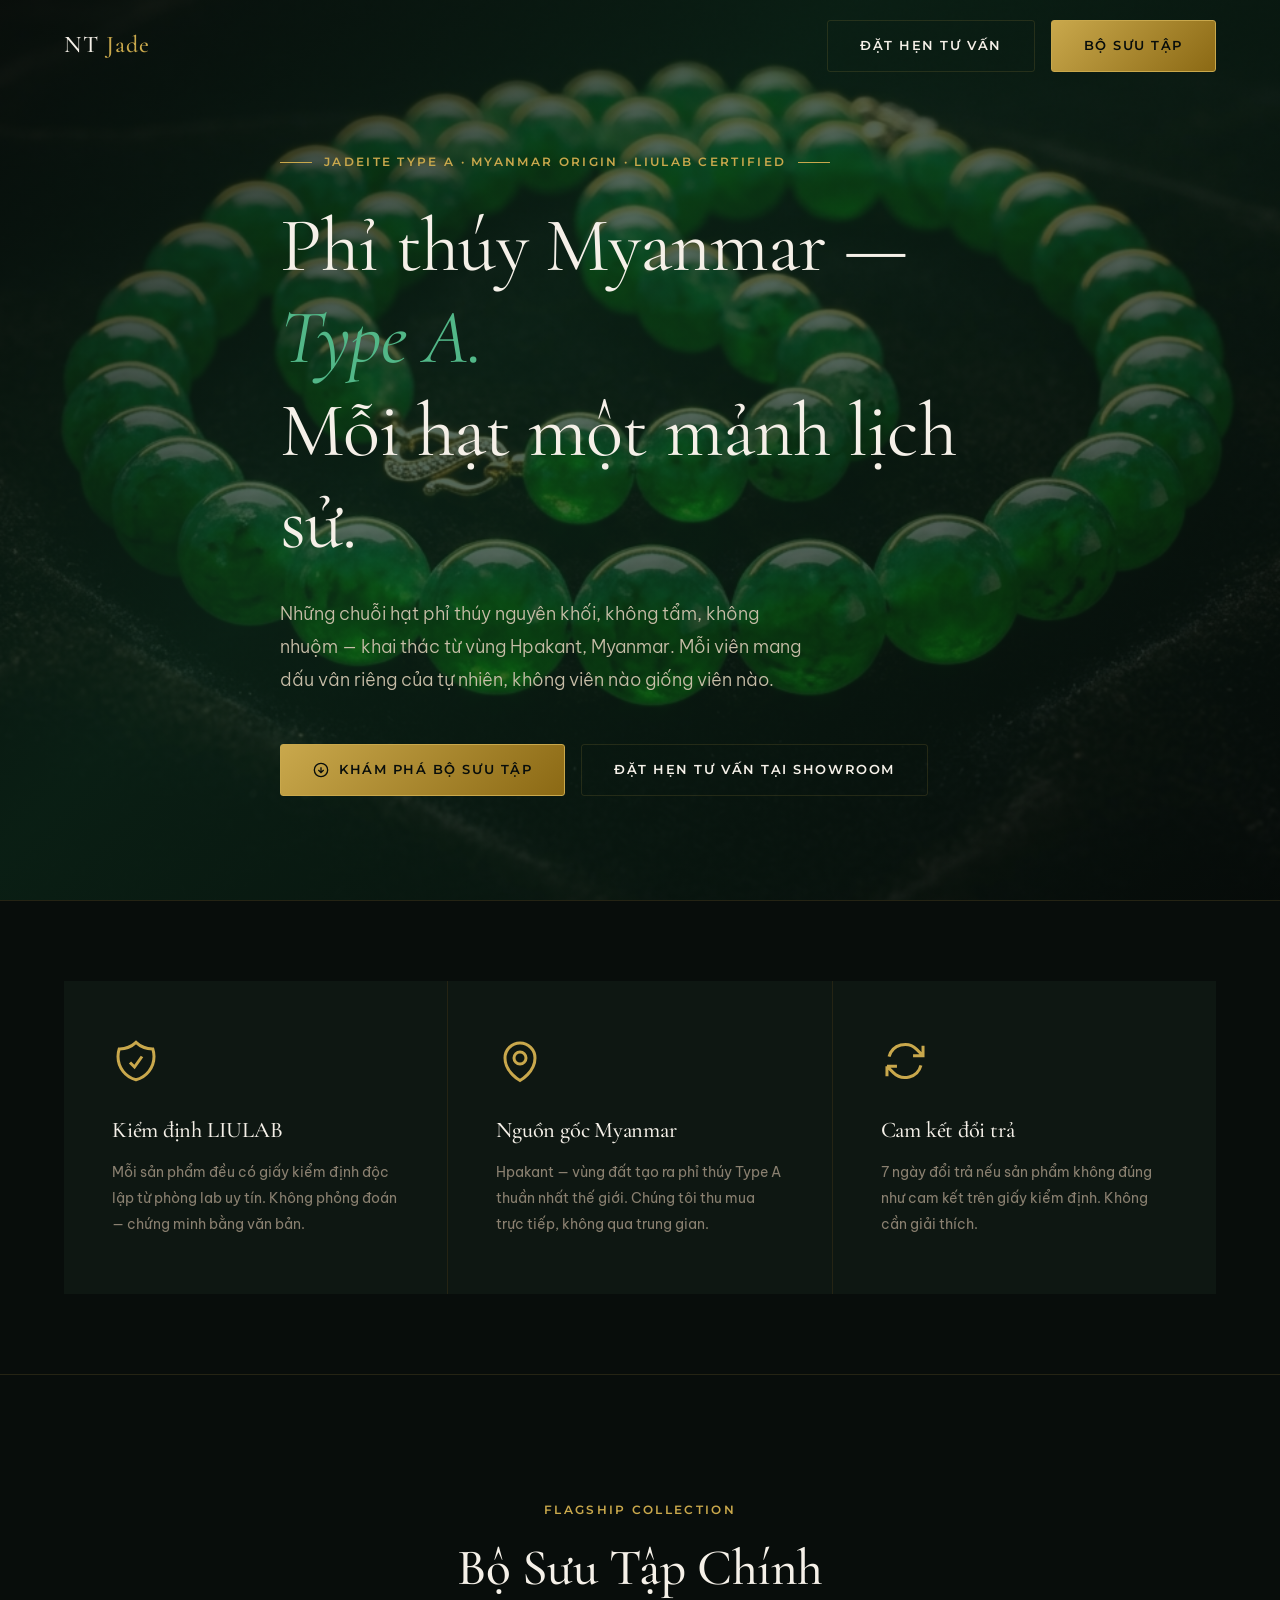
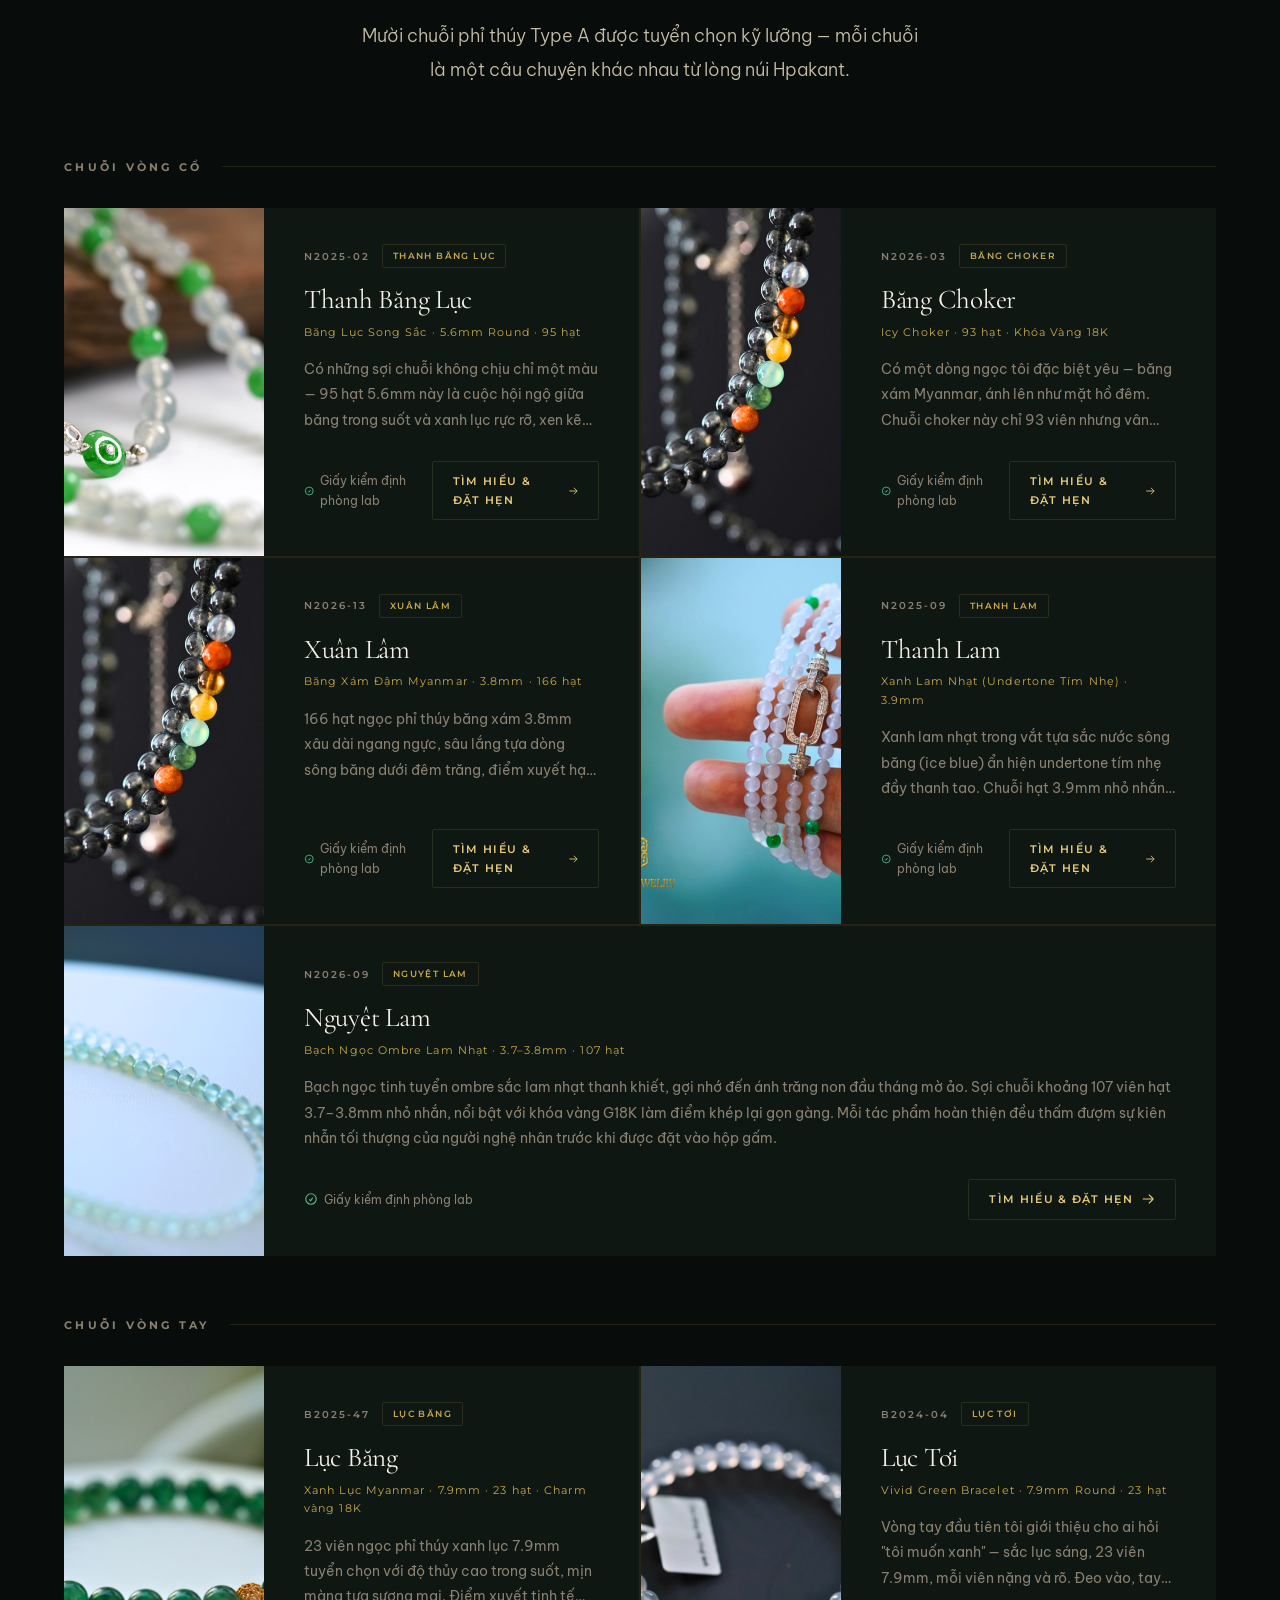
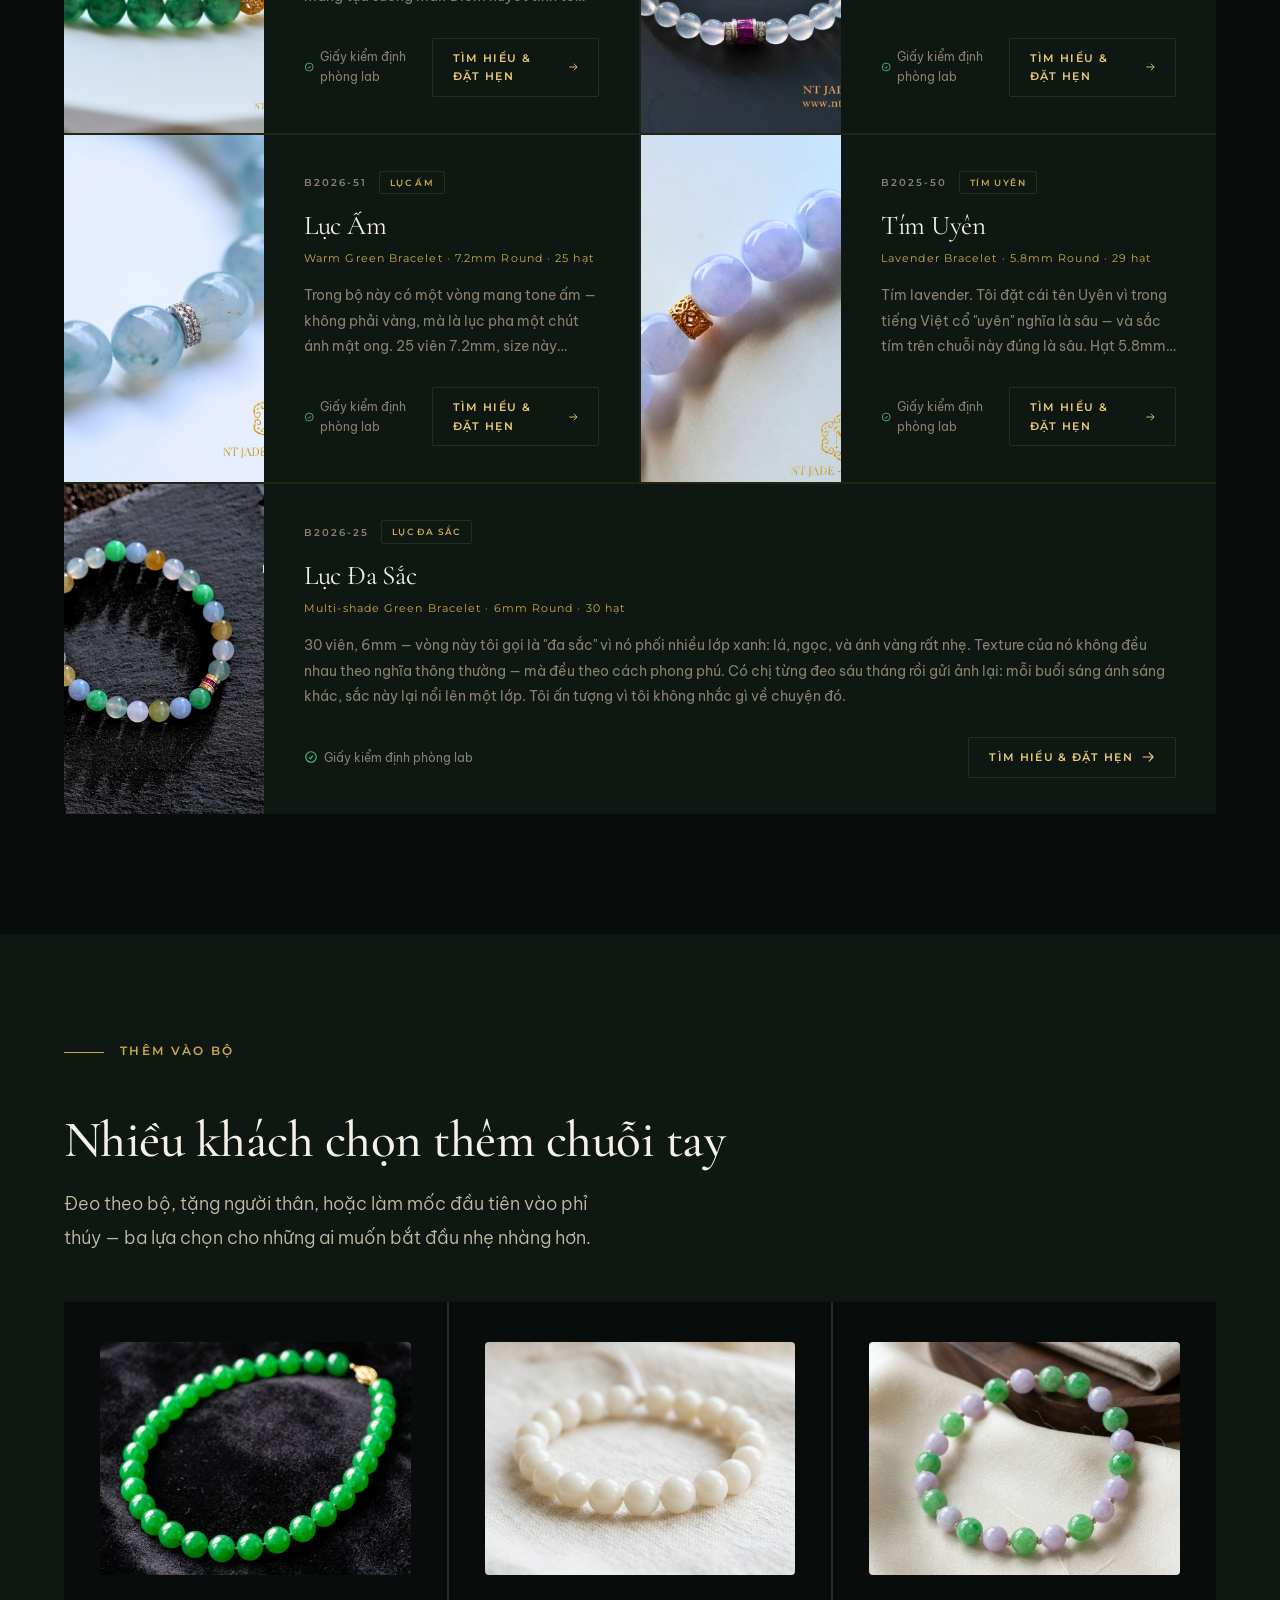
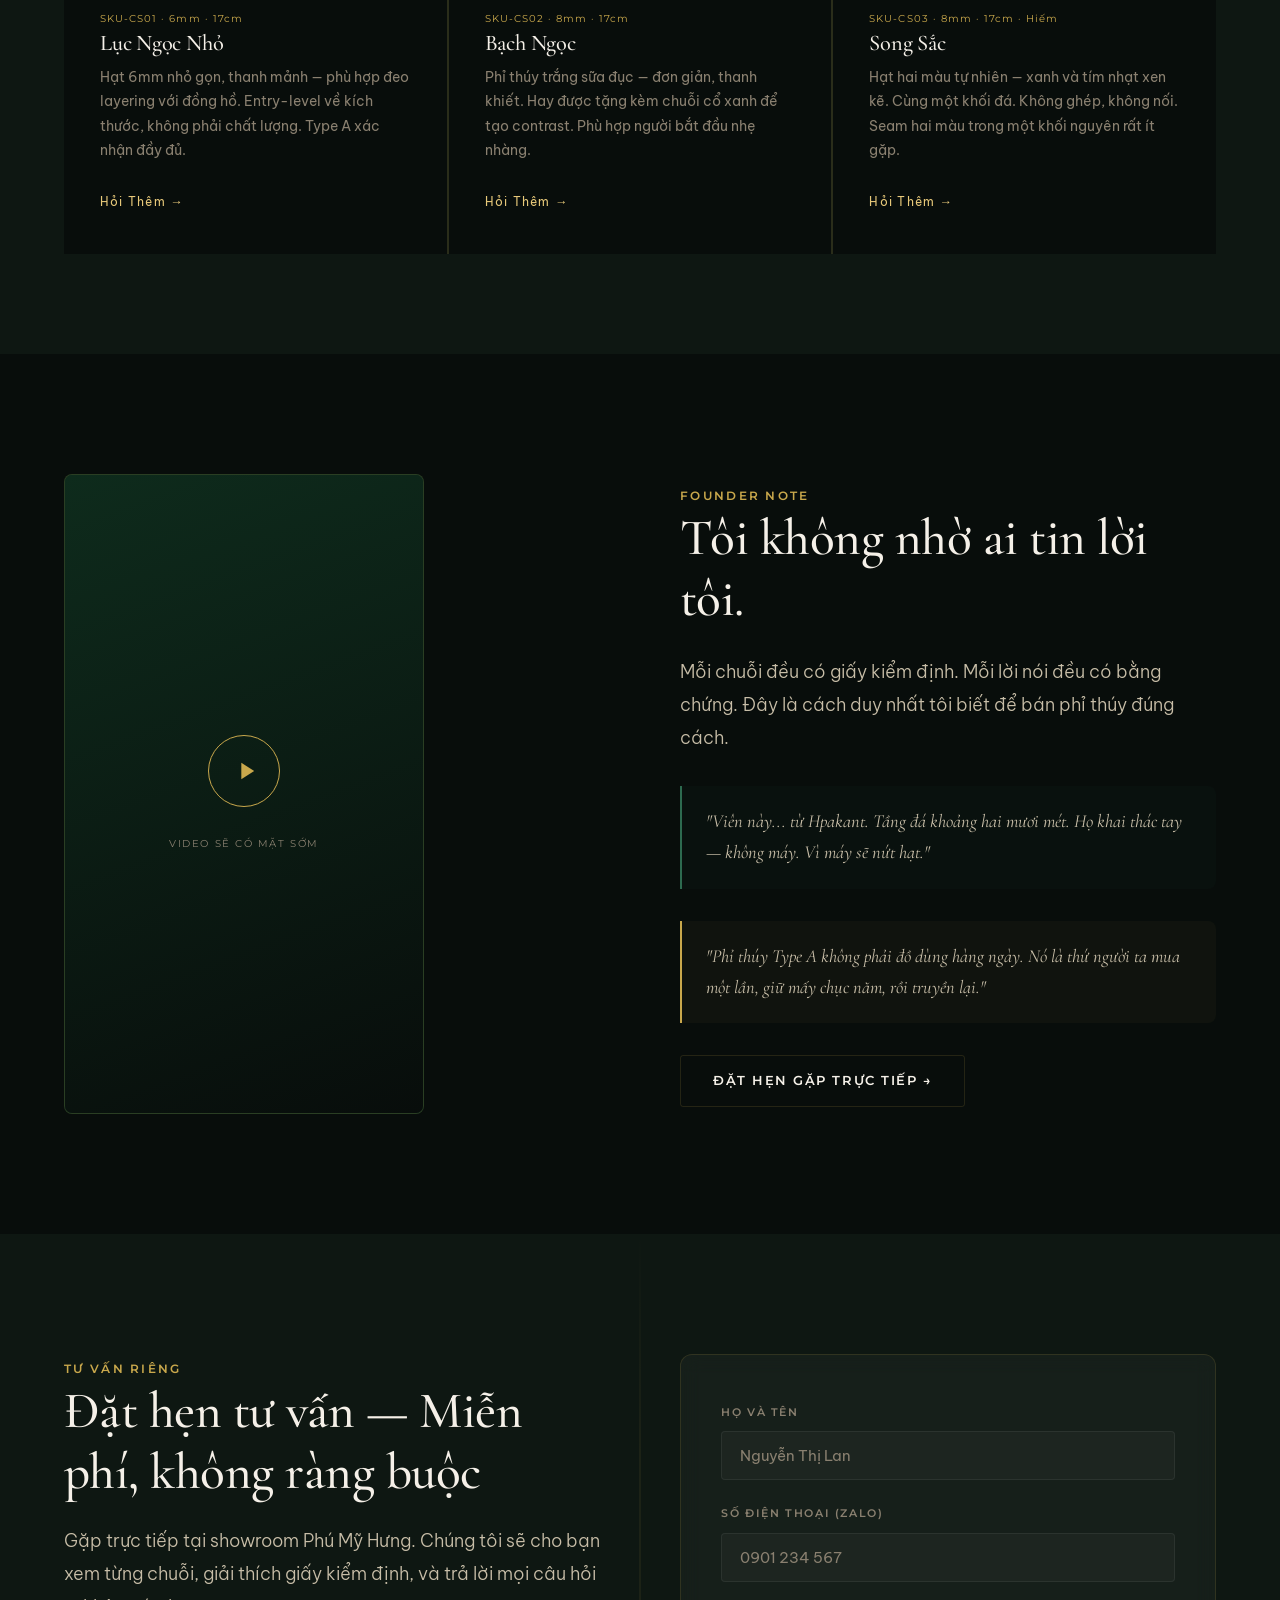
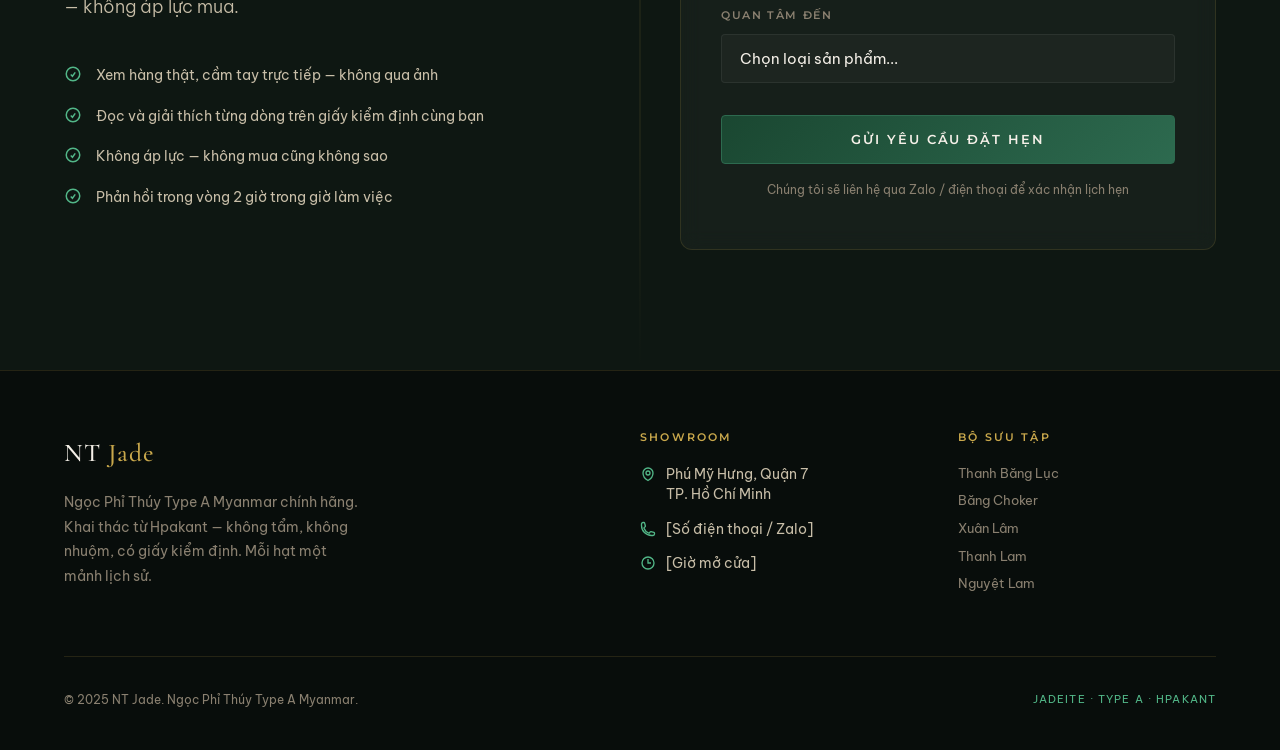
==== index.html @ 362e4c79 "Update Lục Băng B2025-47 bracelet: correct image, particle counts (23 beads), size (7.9mm) and polis" ====
<!DOCTYPE html>
<html lang="vi">
<head>
  <meta charset="UTF-8" />
  <meta name="viewport" content="width=device-width, initial-scale=1.0" />
  <title>NT Jade — Ngọc Phỉ Thúy Type A Myanmar | Chuỗi Hạt Cao Cấp</title>
  <meta name="description" content="Chuỗi ngọc phỉ thúy Type A Myanmar chính hãng — khai thác từ Hpakant, không tẩm, không nhuộm, có giấy kiểm định độc lập. Showroom tại Phú Mỹ Hưng, Q7, TP.HCM." />
  <meta property="og:title" content="NT Jade — Ngọc Phỉ Thúy Type A Myanmar" />
  <meta property="og:description" content="Chuỗi hạt phỉ thúy nguyên khối, không tẩm, không nhuộm. Mỗi hạt một mảnh lịch sử." />
  <meta property="og:type" content="website" />
  <link rel="stylesheet" href="styles/main.css" />
  <link rel="icon" type="image/svg+xml" href="data:image/svg+xml,<svg xmlns='http://www.w3.org/2000/svg' viewBox='0 0 100 100'><text y='.9em' font-size='90'>💎</text></svg>" />
</head>
<body>

<!-- ═══════════════════════════════════════════════════════
     NAVBAR
═══════════════════════════════════════════════════════ -->
<nav id="navbar">
  <div class="container nav-inner">
    <a href="/" class="nav-logo">NT <span>Jade</span></a>
    <div class="nav-cta">
      <a href="#form-cta" class="btn btn-outline">Đặt Hẹn Tư Vấn</a>
      <a href="#collection" class="btn btn-primary">Bộ Sưu Tập</a>
    </div>
  </div>
</nav>

<!-- ═══════════════════════════════════════════════════════
     KHỐI 1 — HERO
═══════════════════════════════════════════════════════ -->
<section id="hero">
  <canvas id="particles"></canvas>
  <div class="hero-bg" id="hero-bg"></div>

  <div class="container">
    <div class="hero-content">
      <div class="hero-eyebrow">
        <span class="eyebrow">Jadeite Type A · Myanmar Origin · LIULAB Certified</span>
      </div>

      <h1 class="hero-headline">
        Phỉ thúy Myanmar — <em>Type A.</em><br />
        Mỗi hạt một mảnh lịch sử.
      </h1>

      <p class="lead hero-sub">
        Những chuỗi hạt phỉ thúy nguyên khối, không tẩm, không nhuộm — khai thác từ vùng Hpakant, Myanmar. Mỗi viên mang dấu vân riêng của tự nhiên, không viên nào giống viên nào.
      </p>

      <div class="hero-cta-group">
        <a href="#collection" class="btn btn-primary" id="hero-cta-primary">
          <svg width="16" height="16" viewBox="0 0 24 24" fill="none" stroke="currentColor" stroke-width="2"><circle cx="12" cy="12" r="10"/><path d="M12 8v8M8 12l4 4 4-4"/></svg>
          Khám Phá Bộ Sưu Tập
        </a>
        <a href="#form-cta" class="btn btn-outline" id="hero-cta-secondary">
          Đặt Hẹn Tư Vấn Tại Showroom
        </a>
      </div>
    </div>
  </div>
</section>

<!-- ═══════════════════════════════════════════════════════
     KHỐI 2 — TRUST
═══════════════════════════════════════════════════════ -->
<section id="trust">
  <div class="container">
    <div class="trust-grid">

      <div class="trust-item reveal">
        <svg class="trust-icon" viewBox="0 0 24 24" fill="none" stroke="currentColor" stroke-width="1.5">
          <path d="M9 12.75L11.25 15 15 9.75m-3-7.036A11.959 11.959 0 013.598 6 11.99 11.99 0 003 9.749c0 5.592 3.824 10.29 9 11.623 5.176-1.332 9-6.03 9-11.622 0-1.31-.21-2.571-.598-3.751h-.152c-3.196 0-6.1-1.248-8.25-3.285z"/>
        </svg>
        <h3 class="trust-title">Kiểm định LIULAB</h3>
        <p class="trust-body">Mỗi sản phẩm đều có giấy kiểm định độc lập từ phòng lab uy tín. Không phỏng đoán — chứng minh bằng văn bản.</p>
      </div>

      <div class="trust-item reveal reveal-delay-2">
        <svg class="trust-icon" viewBox="0 0 24 24" fill="none" stroke="currentColor" stroke-width="1.5">
          <path d="M15 10.5a3 3 0 11-6 0 3 3 0 016 0z"/>
          <path d="M19.5 10.5c0 7.142-7.5 11.25-7.5 11.25S4.5 17.642 4.5 10.5a7.5 7.5 0 1115 0z"/>
        </svg>
        <h3 class="trust-title">Nguồn gốc Myanmar</h3>
        <p class="trust-body">Hpakant — vùng đất tạo ra phỉ thúy Type A thuần nhất thế giới. Chúng tôi thu mua trực tiếp, không qua trung gian.</p>
      </div>

      <div class="trust-item reveal reveal-delay-4">
        <svg class="trust-icon" viewBox="0 0 24 24" fill="none" stroke="currentColor" stroke-width="1.5">
          <path d="M16.023 9.348h4.992v-.001M2.985 19.644v-4.992m0 0h4.992m-4.993 0l3.181 3.183a8.25 8.25 0 0013.803-3.7M4.031 9.865a8.25 8.25 0 0113.803-3.7l3.181 3.182m0-4.991v4.99"/>
        </svg>
        <h3 class="trust-title">Cam kết đổi trả</h3>
        <p class="trust-body">7 ngày đổi trả nếu sản phẩm không đúng như cam kết trên giấy kiểm định. Không cần giải thích.</p>
      </div>

    </div>
  </div>
</section>

<!-- ═══════════════════════════════════════════════════════
     KHỐI 3 — COLLECTION GRID (10 SKU)
═══════════════════════════════════════════════════════ -->
<section id="collection">
  <div class="container">

    <div class="section-header reveal">
      <span class="eyebrow">Flagship Collection</span>
      <h2>Bộ Sưu Tập Chính</h2>
      <p class="lead">Mười chuỗi phỉ thúy Type A được tuyển chọn kỹ lưỡng — mỗi chuỗi là một câu chuyện khác nhau từ lòng núi Hpakant.</p>
    </div>

    <!-- 5 Chuỗi Vòng Cổ -->
    <div class="collection-label reveal">Chuỗi Vòng Cổ</div>
    <div class="sku-grid">

      <!-- SKU-N01 -->
      <article class="sku-card reveal" id="sku-n01">
        <div class="sku-card-image">
          <img src="images/sku-thanh-bang-luc-c.jpg" alt="Chuỗi cổ phỉ thúy Thanh Băng Lục" loading="lazy" />
        </div>
        <div class="sku-card-body">
          <div>
            <div class="sku-meta">
              <span class="sku-id">N2025-02</span>
              <span class="sku-badge">Thanh Băng Lục</span>
            </div>
            <h3 class="sku-name">Thanh Băng Lục</h3>
            <p class="sku-subtitle">Băng Lục Song Sắc · 5.6mm Round · 95 hạt</p>
            <p class="sku-desc">Có những sợi chuỗi không chịu chỉ một màu — 95 hạt 5.6mm này là cuộc hội ngộ giữa băng trong suốt và xanh lục rực rỡ, xen kẽ theo nhịp tay người thợ Myanmar. Khoá vàng 18K giữ hai thế giới lại trong một vòng tròn. Tôi không đặt tên cho nó là đế vương — đây là thứ nhẹ hơn, tinh hơn, và thật hơn.</p>
          </div>
          <div class="sku-footer">
            <span class="sku-cert">
              <svg viewBox="0 0 24 24" fill="none" stroke="currentColor" stroke-width="2"><path d="M9 12.75L11.25 15 15 9.75M21 12a9 9 0 11-18 0 9 9 0 0118 0z"/></svg>
              Giấy kiểm định phòng lab
            </span>
            <a href="products/n01-de-vuong-luc.html" class="btn-sku" id="cta-n01">
              Tìm Hiểu & Đặt Hẹn
              <svg viewBox="0 0 24 24" fill="none" stroke="currentColor" stroke-width="2"><path d="M13.5 4.5L21 12m0 0l-7.5 7.5M21 12H3"/></svg>
            </a>
          </div>
        </div>
      </article>

      <!-- SKU-N02 -->
      <article class="sku-card reveal reveal-delay-1" id="sku-n02">
        <div class="sku-card-image">
          <img src="images/sku-bang-choker-c.jpg" alt="Chuỗi cổ phỉ thúy Băng Choker" loading="lazy" />
        </div>
        <div class="sku-card-body">
          <div>
            <div class="sku-meta">
              <span class="sku-id">N2026-03</span>
              <span class="sku-badge">Băng Choker</span>
            </div>
            <h3 class="sku-name">Băng Choker</h3>
            <p class="sku-subtitle">Icy Choker · 93 hạt · Khóa Vàng 18K</p>
            <p class="sku-desc">Có một dòng ngọc tôi đặc biệt yêu — băng xám Myanmar, ánh lên như mặt hồ đêm. Chuỗi choker này chỉ 93 viên nhưng vân xám chạy đều từ đầu đến cuối, khóa G18K đặt cuối làm điểm dừng gọn gàng. Người thường đeo cổ cao lên công sở, tôi thường xem đây là mảnh đầu tiên cho ai bắt đầu làm quen với phỉ thuý chính hiệu.</p>
          </div>
          <div class="sku-footer">
            <span class="sku-cert">
              <svg viewBox="0 0 24 24" fill="none" stroke="currentColor" stroke-width="2"><path d="M9 12.75L11.25 15 15 9.75M21 12a9 9 0 11-18 0 9 9 0 0118 0z"/></svg>
              Giấy kiểm định phòng lab
            </span>
            <a href="products/n02-bang-thanh.html" class="btn-sku" id="cta-n02">
              Tìm Hiểu & Đặt Hẹn
              <svg viewBox="0 0 24 24" fill="none" stroke="currentColor" stroke-width="2"><path d="M13.5 4.5L21 12m0 0l-7.5 7.5M21 12H3"/></svg>
            </a>
          </div>
        </div>
      </article>

      <!-- SKU-N03 -->
      <article class="sku-card reveal" id="sku-n03">
        <div class="sku-card-image">
          <img src="images/sku-xuan-lam-c.jpg" alt="Chuỗi cổ phỉ thúy Xuân Lâm" loading="lazy" />
        </div>
        <div class="sku-card-body">
          <div>
            <div class="sku-meta">
              <span class="sku-id">N2026-13</span>
              <span class="sku-badge">Xuân Lâm</span>
            </div>
            <h3 class="sku-name">Xuân Lâm</h3>
            <p class="sku-subtitle">Băng Xám Đậm Myanmar · 3.8mm · 166 hạt</p>
            <p class="sku-desc">166 hạt ngọc phỉ thúy băng xám 3.8mm xâu dài ngang ngực, sâu lắng tựa dòng sông băng dưới đêm trăng, điểm xuyết hạt màu accent sinh động. Có người phụ nữ chọn mang chuỗi ngọc này mỗi khi chồng đi xa, như một điểm tựa tĩnh lặng neo giữ sự an yên nơi tâm trí. Tôi không quên câu chuyện ấy.</p>
          </div>
          <div class="sku-footer">
            <span class="sku-cert">
              <svg viewBox="0 0 24 24" fill="none" stroke="currentColor" stroke-width="2"><path d="M9 12.75L11.25 15 15 9.75M21 12a9 9 0 11-18 0 9 9 0 0118 0z"/></svg>
              Giấy kiểm định phòng lab
            </span>
            <a href="products/n03-xuan-lam.html" class="btn-sku" id="cta-n03">
              Tìm Hiểu & Đặt Hẹn
              <svg viewBox="0 0 24 24" fill="none" stroke="currentColor" stroke-width="2"><path d="M13.5 4.5L21 12m0 0l-7.5 7.5M21 12H3"/></svg>
            </a>
          </div>
        </div>
      </article>

      <!-- SKU-N04 -->
      <article class="sku-card reveal reveal-delay-1" id="sku-n04">
        <div class="sku-card-image">
          <img src="images/sku-thanh-lam-c.jpg" alt="Chuỗi cổ phỉ thúy Thanh Lam" loading="lazy" />
        </div>
        <div class="sku-card-body">
          <div>
            <div class="sku-meta">
              <span class="sku-id">N2025-09</span>
              <span class="sku-badge">Thanh Lam</span>
            </div>
            <h3 class="sku-name">Thanh Lam</h3>
            <p class="sku-subtitle">Xanh Lam Nhạt (Undertone Tím Nhẹ) · 3.9mm</p>
            <p class="sku-desc">Xanh lam nhạt trong vắt tựa sắc nước sông băng (ice blue) ẩn hiện undertone tím nhẹ đầy thanh tao. Chuỗi hạt 3.9mm nhỏ nhắn, tròn đều hoàn hảo, mỗi hạt như ngậm nước lấp lánh khi đón sáng. Kết nối tinh tế bởi các hạt màu lục sinh động và khóa oval nạm đá sang trọng, chuỗi ngọc đứng độc lập vẫn đủ kiêu hãnh cất tiếng nói riêng.</p>
          </div>
          <div class="sku-footer">
            <span class="sku-cert">
              <svg viewBox="0 0 24 24" fill="none" stroke="currentColor" stroke-width="2"><path d="M9 12.75L11.25 15 15 9.75M21 12a9 9 0 11-18 0 9 9 0 0118 0z"/></svg>
              Giấy kiểm định phòng lab
            </span>
            <a href="products/n04-nguyet-tim.html" class="btn-sku" id="cta-n04">
              Tìm Hiểu & Đặt Hẹn
              <svg viewBox="0 0 24 24" fill="none" stroke="currentColor" stroke-width="2"><path d="M13.5 4.5L21 12m0 0l-7.5 7.5M21 12H3"/></svg>
            </a>
          </div>
        </div>
      </article>

      <!-- SKU-N05 -->
      <article class="sku-card reveal" id="sku-n05" style="grid-column: 1 / -1;">
        <div class="sku-card-image">
          <img src="images/sku-nguyet-lam-c.jpg" alt="Chuỗi cổ phỉ thúy Nguyệt Lam" loading="lazy" />
        </div>
        <div class="sku-card-body">
          <div>
            <div class="sku-meta">
              <span class="sku-id">N2026-09</span>
              <span class="sku-badge">Nguyệt Lam</span>
            </div>
            <h3 class="sku-name">Nguyệt Lam</h3>
            <p class="sku-subtitle">Bạch Ngọc Ombre Lam Nhạt · 3.7–3.8mm · 107 hạt</p>
            <p class="sku-desc">Bạch ngọc tinh tuyển ombre sắc lam nhạt thanh khiết, gợi nhớ đến ánh trăng non đầu tháng mờ ảo. Sợi chuỗi khoảng 107 viên hạt 3.7–3.8mm nhỏ nhắn, nổi bật với khóa vàng G18K làm điểm khép lại gọn gàng. Mỗi tác phẩm hoàn thiện đều thấm đượm sự kiên nhẫn tối thượng của người nghệ nhân trước khi được đặt vào hộp gấm.</p>
          </div>
          <div class="sku-footer">
            <span class="sku-cert">
              <svg viewBox="0 0 24 24" fill="none" stroke="currentColor" stroke-width="2"><path d="M9 12.75L11.25 15 15 9.75M21 12a9 9 0 11-18 0 9 9 0 0118 0z"/></svg>
              Giấy kiểm định phòng lab
            </span>
            <a href="products/n05-co-thu.html" class="btn-sku" id="cta-n05">
              Tìm Hiểu & Đặt Hẹn
              <svg viewBox="0 0 24 24" fill="none" stroke="currentColor" stroke-width="2"><path d="M13.5 4.5L21 12m0 0l-7.5 7.5M21 12H3"/></svg>
            </a>
          </div>
        </div>
      </article>

    </div><!-- /sku-grid vòng cổ -->

    <!-- 5 Chuỗi Vòng Tay -->
    <div class="collection-label reveal">Chuỗi Vòng Tay</div>
    <div class="sku-grid">

      <!-- SKU-B01 -->
      <article class="sku-card reveal" id="sku-b01">
        <div class="sku-card-image">
          <img src="images/sku-luc-bang-t.jpg" alt="Vòng tay phỉ thúy Lục Băng" loading="lazy" />
        </div>
        <div class="sku-card-body">
          <div>
            <div class="sku-meta">
              <span class="sku-id">B2025-47</span>
              <span class="sku-badge">Lục Băng</span>
            </div>
            <h3 class="sku-name">Lục Băng</h3>
            <p class="sku-subtitle">Xanh Lục Myanmar · 7.9mm · 23 hạt · Charm vàng 18K</p>
            <p class="sku-desc">23 viên ngọc phỉ thúy xanh lục 7.9mm tuyển chọn với độ thủy cao trong suốt, mịn màng tựa sương mai. Điểm xuyết tinh tế bằng một charm cầu vàng 18K chạm rỗng quý phái. 23 hạt là tỉ lệ hoàn hảo cho cổ tay thanh tú, tôn vinh nét thuần khiết của ngọc tự nhiên.</p>
          </div>
          <div class="sku-footer">
            <span class="sku-cert">
              <svg viewBox="0 0 24 24" fill="none" stroke="currentColor" stroke-width="2"><path d="M9 12.75L11.25 15 15 9.75M21 12a9 9 0 11-18 0 9 9 0 0118 0z"/></svg>
              Giấy kiểm định phòng lab
            </span>
            <a href="products/b01-de-vuong-tay.html" class="btn-sku" id="cta-b01">
              Tìm Hiểu & Đặt Hẹn
              <svg viewBox="0 0 24 24" fill="none" stroke="currentColor" stroke-width="2"><path d="M13.5 4.5L21 12m0 0l-7.5 7.5M21 12H3"/></svg>
            </a>
          </div>
        </div>
      </article>

      <!-- SKU-B02 -->
      <article class="sku-card reveal reveal-delay-1" id="sku-b02">
        <div class="sku-card-image">
          <img src="images/sku-icy-translucent-t.jpg" alt="Vòng tay phỉ thúy Băng Thanh" loading="lazy" />
        </div>
        <div class="sku-card-body">
          <div>
            <div class="sku-meta">
              <span class="sku-id">B2024-04</span>
              <span class="sku-badge">Lục Tơi</span>
            </div>
            <h3 class="sku-name">Lục Tơi</h3>
            <p class="sku-subtitle">Vivid Green Bracelet · 7.9mm Round · 23 hạt</p>
            <p class="sku-desc">Vòng tay đầu tiên tôi giới thiệu cho ai hỏi "tôi muốn xanh" — sắc lục sáng, 23 viên 7.9mm, mỗi viên nặng và rõ. Đeo vào, tay tự nhiên được sáng lên. Tôi đeo mẫu của NT Jade lúc nào cũng yên — nhưng vòng này là đeo cho mình, không cần phân trần với ai.</p>
          </div>
          <div class="sku-footer">
            <span class="sku-cert">
              <svg viewBox="0 0 24 24" fill="none" stroke="currentColor" stroke-width="2"><path d="M9 12.75L11.25 15 15 9.75M21 12a9 9 0 11-18 0 9 9 0 0118 0z"/></svg>
              Giấy kiểm định phòng lab
            </span>
            <a href="products/b02-bang-thanh-tay.html" class="btn-sku" id="cta-b02">
              Tìm Hiểu & Đặt Hẹn
              <svg viewBox="0 0 24 24" fill="none" stroke="currentColor" stroke-width="2"><path d="M13.5 4.5L21 12m0 0l-7.5 7.5M21 12H3"/></svg>
            </a>
          </div>
        </div>
      </article>

      <!-- SKU-B03 -->
      <article class="sku-card reveal" id="sku-b03">
        <div class="sku-card-image">
          <img src="images/sku-apple-green-t.jpg" alt="Vòng tay phỉ thúy Xuân Lâm" loading="lazy" />
        </div>
        <div class="sku-card-body">
          <div>
            <div class="sku-meta">
              <span class="sku-id">B2026-51</span>
              <span class="sku-badge">Lục Ấm</span>
            </div>
            <h3 class="sku-name">Lục Ấm</h3>
            <p class="sku-subtitle">Warm Green Bracelet · 7.2mm Round · 25 hạt</p>
            <p class="sku-desc">Trong bộ này có một vòng mang tone ấm — không phải vàng, mà là lục pha một chút ánh mật ong. 25 viên 7.2mm, size này thường hợp với cổ tay có chút đầy đặn. Một chị từng đến tôi bảo: "Tôi thấy vòng này không giống ngọc, giống như đang nói dịu dại với tôi." Tôi ghi nhớ câu đó.</p>
          </div>
          <div class="sku-footer">
            <span class="sku-cert">
              <svg viewBox="0 0 24 24" fill="none" stroke="currentColor" stroke-width="2"><path d="M9 12.75L11.25 15 15 9.75M21 12a9 9 0 11-18 0 9 9 0 0118 0z"/></svg>
              Giấy kiểm định phòng lab
            </span>
            <a href="products/b03-xuan-lam-tay.html" class="btn-sku" id="cta-b03">
              Tìm Hiểu & Đặt Hẹn
              <svg viewBox="0 0 24 24" fill="none" stroke="currentColor" stroke-width="2"><path d="M13.5 4.5L21 12m0 0l-7.5 7.5M21 12H3"/></svg>
            </a>
          </div>
        </div>
      </article>

      <!-- SKU-B04 -->
      <article class="sku-card reveal reveal-delay-1" id="sku-b04">
        <div class="sku-card-image">
          <img src="images/sku-lavender-t.jpg" alt="Vòng tay phỉ thúy Nguyệt Tím" loading="lazy" />
        </div>
        <div class="sku-card-body">
          <div>
            <div class="sku-meta">
              <span class="sku-id">B2025-50</span>
              <span class="sku-badge">Tím Uyên</span>
            </div>
            <h3 class="sku-name">Tím Uyên</h3>
            <p class="sku-subtitle">Lavender Bracelet · 5.8mm Round · 29 hạt</p>
            <p class="sku-desc">Tím lavender. Tôi đặt cái tên Uyên vì trong tiếng Việt cổ "uyên" nghĩa là sâu — và sắc tím trên chuỗi này đúng là sâu. Hạt 5.8mm, "nếp băng" tạo ra những đường vân ngang rất hiếm, không phải chuỗi tím nào cũng có. 29 viên. Tôi từng có một chị mua đi về tặng con gái — cô con gái giờ vẫn đeo mỗi tuần.</p>
          </div>
          <div class="sku-footer">
            <span class="sku-cert">
              <svg viewBox="0 0 24 24" fill="none" stroke="currentColor" stroke-width="2"><path d="M9 12.75L11.25 15 15 9.75M21 12a9 9 0 11-18 0 9 9 0 0118 0z"/></svg>
              Giấy kiểm định phòng lab
            </span>
            <a href="products/b04-nguyet-tim-tay.html" class="btn-sku" id="cta-b04">
              Tìm Hiểu & Đặt Hẹn
              <svg viewBox="0 0 24 24" fill="none" stroke="currentColor" stroke-width="2"><path d="M13.5 4.5L21 12m0 0l-7.5 7.5M21 12H3"/></svg>
            </a>
          </div>
        </div>
      </article>

      <!-- SKU-B05 -->
      <article class="sku-card reveal" id="sku-b05" style="grid-column: 1 / -1;">
        <div class="sku-card-image">
          <img src="images/sku-deep-forest-t.jpg" alt="Vòng tay phỉ thúy Cổ Thụ" loading="lazy" />
        </div>
        <div class="sku-card-body">
          <div>
            <div class="sku-meta">
              <span class="sku-id">B2026-25</span>
              <span class="sku-badge">Lục Đa Sắc</span>
            </div>
            <h3 class="sku-name">Lục Đa Sắc</h3>
            <p class="sku-subtitle">Multi-shade Green Bracelet · 6mm Round · 30 hạt</p>
            <p class="sku-desc">30 viên, 6mm — vòng này tôi gọi là "đa sắc" vì nó phối nhiều lớp xanh: lá, ngọc, và ánh vàng rất nhẹ. Texture của nó không đều nhau theo nghĩa thông thường — mà đều theo cách phong phú. Có chị từng đeo sáu tháng rồi gửi ảnh lại: mỗi buổi sáng ánh sáng khác, sắc này lại nổi lên một lớp. Tôi ấn tượng vì tôi không nhắc gì về chuyện đó.</p>
          </div>
          <div class="sku-footer">
            <span class="sku-cert">
              <svg viewBox="0 0 24 24" fill="none" stroke="currentColor" stroke-width="2"><path d="M9 12.75L11.25 15 15 9.75M21 12a9 9 0 11-18 0 9 9 0 0118 0z"/></svg>
              Giấy kiểm định phòng lab
            </span>
            <a href="products/b05-co-thu-tay.html" class="btn-sku" id="cta-b05">
              Tìm Hiểu & Đặt Hẹn
              <svg viewBox="0 0 24 24" fill="none" stroke="currentColor" stroke-width="2"><path d="M13.5 4.5L21 12m0 0l-7.5 7.5M21 12H3"/></svg>
            </a>
          </div>
        </div>
      </article>

    </div><!-- /sku-grid vòng tay -->
  </div>
</section>

<!-- ═══════════════════════════════════════════════════════
     KHỐI 4 — CROSS-SELL TAY
═══════════════════════════════════════════════════════ -->
<section id="crosssell">
  <div class="container">
    <div class="crosssell-label reveal">
      <span class="eyebrow">Thêm Vào Bộ</span>
    </div>
    <div class="reveal">
      <h2>Nhiều khách chọn thêm chuỗi tay</h2>
      <p class="lead" style="margin-top:16px;max-width:560px;">Đeo theo bộ, tặng người thân, hoặc làm mốc đầu tiên vào phỉ thúy — ba lựa chọn cho những ai muốn bắt đầu nhẹ nhàng hơn.</p>
    </div>

    <div class="crosssell-grid" style="margin-top:48px;">

      <div class="crosssell-card reveal">
        <div class="cs-image">
          <img src="images/sku-imperial-green.jpg" alt="Vòng tay phỉ thúy Lục Ngọc Nhỏ" loading="lazy" style="width:100%;height:100%;object-fit:cover;" />
        </div>
        <span class="cs-sub">SKU-CS01 · 6mm · 17cm</span>
        <h3 class="cs-name">Lục Ngọc Nhỏ</h3>
        <p class="cs-desc">Hạt 6mm nhỏ gọn, thanh mảnh — phù hợp đeo layering với đồng hồ. Entry-level về kích thước, không phải chất lượng. Type A xác nhận đầy đủ.</p>
        <a href="#form-cta" class="btn-ghost">Hỏi Thêm →</a>
      </div>

      <div class="crosssell-card reveal reveal-delay-2">
        <div class="cs-image">
          <img src="images/sku-white.jpg" alt="Vòng tay phỉ thúy Bạch Ngọc" loading="lazy" style="width:100%;height:100%;object-fit:cover;" />
        </div>
        <span class="cs-sub">SKU-CS02 · 8mm · 17cm</span>
        <h3 class="cs-name">Bạch Ngọc</h3>
        <p class="cs-desc">Phỉ thúy trắng sữa đục — đơn giản, thanh khiết. Hay được tặng kèm chuỗi cổ xanh để tạo contrast. Phù hợp người bắt đầu nhẹ nhàng.</p>
        <a href="#form-cta" class="btn-ghost">Hỏi Thêm →</a>
      </div>

      <div class="crosssell-card reveal reveal-delay-4">
        <div class="cs-image">
          <img src="images/sku-bi-color.jpg" alt="Vòng tay phỉ thúy Song Sắc" loading="lazy" style="width:100%;height:100%;object-fit:cover;" />
        </div>
        <span class="cs-sub">SKU-CS03 · 8mm · 17cm · Hiếm</span>
        <h3 class="cs-name">Song Sắc</h3>
        <p class="cs-desc">Hạt hai màu tự nhiên — xanh và tím nhạt xen kẽ. Cùng một khối đá. Không ghép, không nối. Seam hai màu trong một khối nguyên rất ít gặp.</p>
        <a href="#form-cta" class="btn-ghost">Hỏi Thêm →</a>
      </div>

    </div>
  </div>
</section>

<!-- ═══════════════════════════════════════════════════════
     KHỐI 5 — VIDEO FOUNDER
═══════════════════════════════════════════════════════ -->
<section id="founder-video">
  <div class="container">
    <div class="video-inner">

      <div class="video-frame reveal">
        <div class="video-placeholder">
          <div class="video-play-btn" id="play-btn" role="button" aria-label="Xem video founder">
            <svg viewBox="0 0 24 24" fill="currentColor"><path d="M8 5v14l11-7z"/></svg>
          </div>
          <p style="font-family:'Montserrat',sans-serif;font-size:0.65rem;letter-spacing:0.15em;color:var(--text-muted);text-transform:uppercase;margin-top:12px;">Video sẽ có mặt sớm</p>
        </div>
      </div>

      <div class="video-content reveal reveal-delay-2">
        <span class="eyebrow">Founder Note</span>
        <h2>Tôi không nhờ ai tin lời tôi.</h2>
        <p class="lead">Mỗi chuỗi đều có giấy kiểm định. Mỗi lời nói đều có bằng chứng. Đây là cách duy nhất tôi biết để bán phỉ thúy đúng cách.</p>

        <div class="script-preview">
          <p>"Viên này... từ Hpakant. Tầng đá khoảng hai mươi mét. Họ khai thác tay — không máy. Vì máy sẽ nứt hạt."</p>
        </div>

        <div class="script-preview" style="border-color:var(--gold);background:rgba(201,168,76,0.04);margin-top:16px;">
          <p>"Phỉ thúy Type A không phải đồ dùng hàng ngày. Nó là thứ người ta mua một lần, giữ mấy chục năm, rồi truyền lại."</p>
        </div>

        <div style="margin-top:32px;">
          <a href="#form-cta" class="btn btn-outline">Đặt Hẹn Gặp Trực Tiếp →</a>
        </div>
      </div>

    </div>
  </div>
</section>

<!-- ═══════════════════════════════════════════════════════
     KHỐI 6 — FORM CTA
═══════════════════════════════════════════════════════ -->
<section id="form-cta">
  <div class="container">
    <div class="form-inner">

      <div class="form-left reveal">
        <span class="eyebrow">Tư Vấn Riêng</span>
        <h2>Đặt hẹn tư vấn — Miễn phí, không ràng buộc</h2>
        <p class="lead">Gặp trực tiếp tại showroom Phú Mỹ Hưng. Chúng tôi sẽ cho bạn xem từng chuỗi, giải thích giấy kiểm định, và trả lời mọi câu hỏi — không áp lực mua.</p>

        <div class="form-promises" style="margin-top:40px;">
          <div class="form-promise-item">
            <svg viewBox="0 0 24 24" fill="none" stroke="currentColor" stroke-width="2"><path d="M9 12.75L11.25 15 15 9.75M21 12a9 9 0 11-18 0 9 9 0 0118 0z"/></svg>
            <span>Xem hàng thật, cầm tay trực tiếp — không qua ảnh</span>
          </div>
          <div class="form-promise-item">
            <svg viewBox="0 0 24 24" fill="none" stroke="currentColor" stroke-width="2"><path d="M9 12.75L11.25 15 15 9.75M21 12a9 9 0 11-18 0 9 9 0 0118 0z"/></svg>
            <span>Đọc và giải thích từng dòng trên giấy kiểm định cùng bạn</span>
          </div>
          <div class="form-promise-item">
            <svg viewBox="0 0 24 24" fill="none" stroke="currentColor" stroke-width="2"><path d="M9 12.75L11.25 15 15 9.75M21 12a9 9 0 11-18 0 9 9 0 0118 0z"/></svg>
            <span>Không áp lực — không mua cũng không sao</span>
          </div>
          <div class="form-promise-item">
            <svg viewBox="0 0 24 24" fill="none" stroke="currentColor" stroke-width="2"><path d="M9 12.75L11.25 15 15 9.75M21 12a9 9 0 11-18 0 9 9 0 0118 0z"/></svg>
            <span>Phản hồi trong vòng 2 giờ trong giờ làm việc</span>
          </div>
        </div>
      </div>

      <div class="form-box reveal reveal-delay-2">
        <form id="contact-form" novalidate>
          <!-- Hidden UTM fields -->
          <input type="hidden" name="utm_source" id="utm_source" />
          <input type="hidden" name="utm_medium" id="utm_medium" />
          <input type="hidden" name="utm_campaign" id="utm_campaign" />
          <input type="hidden" name="utm_content" id="utm_content" />
          <input type="hidden" name="utm_term" id="utm_term" />

          <div class="form-group">
            <label class="form-label" for="field-name">Họ và tên</label>
            <input class="form-input" type="text" id="field-name" name="name" placeholder="Nguyễn Thị Lan" required />
          </div>

          <div class="form-group">
            <label class="form-label" for="field-phone">Số điện thoại (Zalo)</label>
            <input class="form-input" type="tel" id="field-phone" name="phone" placeholder="0901 234 567" required />
          </div>

          <div class="form-group">
            <label class="form-label" for="field-interest">Quan tâm đến</label>
            <select class="form-select" id="field-interest" name="interest">
              <option value="">Chọn loại sản phẩm...</option>
              <option value="chuoi-co">Chuỗi Vòng Cổ</option>
              <option value="vong-tay">Chuỗi Vòng Tay</option>
              <option value="ca-hai">Cả Hai (Bộ)</option>
              <option value="chua-biet">Tôi Chưa Biết — Cần Tư Vấn</option>
            </select>
          </div>

          <button type="submit" class="form-submit" id="form-submit-btn">
            Gửi Yêu Cầu Đặt Hẹn
          </button>
          <p class="form-note">Chúng tôi sẽ liên hệ qua Zalo / điện thoại để xác nhận lịch hẹn</p>
        </form>
      </div>

    </div>
  </div>
</section>

<!-- ═══════════════════════════════════════════════════════
     FOOTER
═══════════════════════════════════════════════════════ -->
<footer>
  <div class="container">
    <div class="footer-inner">

      <div class="footer-brand">
        <span class="nav-logo">NT <span>Jade</span></span>
        <p>Ngọc Phỉ Thúy Type A Myanmar chính hãng. Khai thác từ Hpakant — không tẩm, không nhuộm, có giấy kiểm định. Mỗi hạt một mảnh lịch sử.</p>
      </div>

      <div class="footer-col">
        <h4>Showroom</h4>
        <div class="footer-info-item">
          <svg viewBox="0 0 24 24" fill="none" stroke="currentColor" stroke-width="2"><path d="M15 10.5a3 3 0 11-6 0 3 3 0 016 0z"/><path d="M19.5 10.5c0 7.142-7.5 11.25-7.5 11.25S4.5 17.642 4.5 10.5a7.5 7.5 0 1115 0z"/></svg>
          <span>Phú Mỹ Hưng, Quận 7<br/>TP. Hồ Chí Minh</span>
        </div>
        <div class="footer-info-item">
          <svg viewBox="0 0 24 24" fill="none" stroke="currentColor" stroke-width="2"><path d="M2.25 6.75c0 8.284 6.716 15 15 15h2.25a2.25 2.25 0 002.25-2.25v-1.372c0-.516-.351-.966-.852-1.091l-4.423-1.106c-.44-.11-.902.055-1.173.417l-.97 1.293c-.282.376-.769.542-1.21.38a12.035 12.035 0 01-7.143-7.143c-.162-.441.004-.928.38-1.21l1.293-.97c.363-.271.527-.734.417-1.173L6.963 3.102a1.125 1.125 0 00-1.091-.852H4.5A2.25 2.25 0 002.25 4.5v2.25z"/></svg>
          <span>[Số điện thoại / Zalo]</span>
        </div>
        <div class="footer-info-item">
          <svg viewBox="0 0 24 24" fill="none" stroke="currentColor" stroke-width="2"><path d="M12 6v6h4.5m4.5 0a9 9 0 11-18 0 9 9 0 0118 0z"/></svg>
          <span>[Giờ mở cửa]</span>
        </div>
      </div>

      <div class="footer-col">
        <h4>Bộ Sưu Tập</h4>
        <div class="footer-info-item" style="flex-direction:column;gap:8px;align-items:flex-start;">
          <a href="products/n01-de-vuong-luc.html" style="font-size:0.82rem;color:var(--text-muted);transition:color 0.3s;" onmouseover="this.style.color='var(--gold-light)'" onmouseout="this.style.color='var(--text-muted)'">Thanh Băng Lục</a>
          <a href="products/n02-bang-thanh.html" style="font-size:0.82rem;color:var(--text-muted);transition:color 0.3s;" onmouseover="this.style.color='var(--gold-light)'" onmouseout="this.style.color='var(--text-muted)'">Băng Choker</a>
          <a href="products/n03-xuan-lam.html" style="font-size:0.82rem;color:var(--text-muted);transition:color 0.3s;" onmouseover="this.style.color='var(--gold-light)'" onmouseout="this.style.color='var(--text-muted)'">Xuân Lâm</a>
          <a href="products/n04-nguyet-tim.html" style="font-size:0.82rem;color:var(--text-muted);transition:color 0.3s;" onmouseover="this.style.color='var(--gold-light)'" onmouseout="this.style.color='var(--text-muted)'">Thanh Lam</a>
          <a href="products/n05-co-thu.html" style="font-size:0.82rem;color:var(--text-muted);transition:color 0.3s;" onmouseover="this.style.color='var(--gold-light)'" onmouseout="this.style.color='var(--text-muted)'">Nguyệt Lam</a>
        </div>
      </div>

    </div>

    <div class="footer-bottom">
      <span>© 2025 NT Jade. Ngọc Phỉ Thúy Type A Myanmar.</span>
      <span style="color:var(--jade-glow);font-size:0.7rem;letter-spacing:0.1em;">JADEITE · TYPE A · HPAKANT</span>
    </div>
  </div>
</footer>

<script src="scripts/main.js"></script>
</body>
</html>
---- styles/main.css ----
/* ============================================================
   NT JADE — Design System (UI UX Pro Max · Luxury Jade)
   Typography: Cormorant Garamond (heading) + Be Vietnam Pro (body)
   Pattern: Hero + Social Proof + CTA (Landing Pattern #2)
   Color: Luxury/Premium Dark + Jade Green + 24K Gold
   ============================================================ */

@import url('https://fonts.googleapis.com/css2?family=Cormorant+Garamond:ital,wght@0,300;0,400;0,500;0,600;0,700;1,300;1,400;1,500&family=Be+Vietnam+Pro:wght@300;400;500;600;700&family=Montserrat:wght@400;500;600;700&display=swap');

/* ── CSS TOKENS ─────────────────────────────────────────── */
:root {
  /* Jade Color Palette */
  --jade-deep:       #0E2B1C;
  --jade-primary:    #1A4731;
  --jade-mid:        #2D6A4F;
  --jade-glow:       #52B788;
  --jade-light:      #95D5B2;

  /* Gold Accent */
  --gold:            #C9A84C;
  --gold-light:      #E8C97A;
  --gold-dark:       #8B6914;
  --gold-shimmer:    #F0D878;

  /* Dark Background */
  --bg:              #080D0B;
  --bg-surface:      #0E1712;
  --bg-card:         rgba(255, 255, 255, 0.035);
  --bg-card-hover:   rgba(255, 255, 255, 0.06);

  /* Typography */
  --text:            #F5F0E8;
  --text-secondary:  #C8BEA8;
  --text-muted:      #8A8070;
  --text-gold:       var(--gold-light);

  /* Borders */
  --border:          rgba(201, 168, 76, 0.15);
  --border-hover:    rgba(201, 168, 76, 0.45);
  --border-glass:    rgba(255, 255, 255, 0.06);

  /* Effects */
  --glow-jade:       0 0 40px rgba(82, 183, 136, 0.15);
  --glow-gold:       0 0 30px rgba(201, 168, 76, 0.2);
  --shadow-card:     0 8px 32px rgba(0, 0, 0, 0.4);
  --shadow-hover:    0 20px 60px rgba(0, 0, 0, 0.6);

  /* Spacing */
  --container:       1200px;
  --section-gap:     120px;
  --card-radius:     12px;

  /* Transitions */
  --transition:      all 0.3s cubic-bezier(0.25, 0.46, 0.45, 0.94);
  --transition-slow: all 0.6s cubic-bezier(0.25, 0.46, 0.45, 0.94);
}

/* ── RESET ──────────────────────────────────────────────── */
*, *::before, *::after { box-sizing: border-box; margin: 0; padding: 0; }

html {
  scroll-behavior: smooth;
  -webkit-font-smoothing: antialiased;
  -moz-osx-font-smoothing: grayscale;
}

body {
  background: var(--bg);
  color: var(--text);
  font-family: 'Be Vietnam Pro', sans-serif;
  font-size: 16px;
  line-height: 1.7;
  overflow-x: hidden;
}

img { max-width: 100%; display: block; }
a { text-decoration: none; color: inherit; }
button { cursor: pointer; border: none; background: none; font-family: inherit; }

/* ── TYPOGRAPHY ─────────────────────────────────────────── */
h1, h2, h3, h4 {
  font-family: 'Cormorant Garamond', Georgia, serif;
  font-weight: 500;
  line-height: 1.2;
  letter-spacing: -0.01em;
}

h1 { font-size: clamp(2.8rem, 6vw, 5.5rem); font-weight: 400; }
h2 { font-size: clamp(2rem, 4vw, 3.2rem); }
h3 { font-size: clamp(1.4rem, 2.5vw, 1.9rem); }
h4 { font-size: clamp(1.1rem, 2vw, 1.4rem); }

.eyebrow {
  font-family: 'Montserrat', sans-serif;
  font-size: 0.72rem;
  font-weight: 600;
  letter-spacing: 0.2em;
  text-transform: uppercase;
  color: var(--gold);
}

.lead {
  font-size: clamp(1rem, 1.8vw, 1.15rem);
  color: var(--text-secondary);
  line-height: 1.8;
  font-weight: 300;
}

/* ── LAYOUT ─────────────────────────────────────────────── */
.container {
  max-width: var(--container);
  margin: 0 auto;
  padding: 0 24px;
}

section { padding: var(--section-gap) 0; position: relative; }

/* ── ANIMATIONS ─────────────────────────────────────────── */
@keyframes shimmer {
  0%   { background-position: -200% 0; }
  100% { background-position: 200% 0; }
}

@keyframes float {
  0%, 100% { transform: translateY(0px); }
  50%       { transform: translateY(-12px); }
}

@keyframes fadeInUp {
  from { opacity: 0; transform: translateY(40px); }
  to   { opacity: 1; transform: translateY(0); }
}

@keyframes fadeIn {
  from { opacity: 0; }
  to   { opacity: 1; }
}

@keyframes goldPulse {
  0%, 100% { box-shadow: 0 0 0 0 rgba(201, 168, 76, 0); }
  50%       { box-shadow: 0 0 20px 4px rgba(201, 168, 76, 0.15); }
}

@keyframes particleFloat {
  0%   { transform: translateY(0) translateX(0) scale(1); opacity: 0.6; }
  100% { transform: translateY(-100vh) translateX(30px) scale(0.3); opacity: 0; }
}

/* Scroll reveal */
.reveal {
  opacity: 0;
  transform: translateY(40px);
  transition: opacity 0.8s ease, transform 0.8s ease;
}
.reveal.visible {
  opacity: 1;
  transform: translateY(0);
}
.reveal-delay-1 { transition-delay: 0.1s; }
.reveal-delay-2 { transition-delay: 0.2s; }
.reveal-delay-3 { transition-delay: 0.3s; }
.reveal-delay-4 { transition-delay: 0.4s; }

/* ── BUTTONS ─────────────────────────────────────────────── */
.btn {
  display: inline-flex;
  align-items: center;
  gap: 10px;
  padding: 14px 32px;
  border-radius: 3px;
  font-family: 'Montserrat', sans-serif;
  font-size: 0.8rem;
  font-weight: 600;
  letter-spacing: 0.12em;
  text-transform: uppercase;
  transition: var(--transition);
  cursor: pointer;
  position: relative;
  overflow: hidden;
}

.btn-primary {
  background: linear-gradient(135deg, var(--gold), var(--gold-dark));
  color: var(--bg);
  border: 1px solid var(--gold);
}
.btn-primary::before {
  content: '';
  position: absolute;
  inset: 0;
  background: linear-gradient(135deg, var(--gold-shimmer), var(--gold));
  opacity: 0;
  transition: opacity 0.3s;
}
.btn-primary:hover::before { opacity: 1; }
.btn-primary:hover { transform: translateY(-2px); box-shadow: 0 8px 30px rgba(201, 168, 76, 0.35); }

.btn-outline {
  background: transparent;
  color: var(--text);
  border: 1px solid var(--border);
}
.btn-outline:hover {
  border-color: var(--gold);
  color: var(--gold-light);
  background: rgba(201, 168, 76, 0.05);
  transform: translateY(-2px);
}

.btn-ghost {
  background: transparent;
  color: var(--gold-light);
  border: none;
  padding: 8px 0;
  font-size: 0.78rem;
  letter-spacing: 0.1em;
}
.btn-ghost:hover { color: var(--gold-shimmer); gap: 16px; }

/* ── NAVBAR ─────────────────────────────────────────────── */
#navbar {
  position: fixed;
  top: 0;
  left: 0;
  right: 0;
  z-index: 100;
  padding: 20px 0;
  transition: var(--transition);
}
#navbar.scrolled {
  background: rgba(8, 13, 11, 0.92);
  backdrop-filter: blur(20px);
  -webkit-backdrop-filter: blur(20px);
  padding: 14px 0;
  border-bottom: 1px solid var(--border);
}

.nav-inner {
  display: flex;
  align-items: center;
  justify-content: space-between;
}

.nav-logo {
  font-family: 'Cormorant Garamond', serif;
  font-size: 1.5rem;
  font-weight: 500;
  letter-spacing: 0.04em;
  color: var(--text);
}
.nav-logo span { color: var(--gold); }

.nav-cta {
  display: flex;
  align-items: center;
  gap: 16px;
}

/* ── HERO ────────────────────────────────────────────────── */
#hero {
  min-height: 100vh;
  display: flex;
  align-items: center;
  position: relative;
  overflow: hidden;
  padding: 0;
}

.hero-bg {
  position: absolute;
  inset: 0;
  background-image: url('../images/hero-jade.jpg');
  background-size: cover;
  background-position: center;
  transform: scale(1.08);
  transition: transform 8s ease;
}
.hero-bg::after {
  content: '';
  position: absolute;
  inset: 0;
  background: linear-gradient(
    135deg,
    rgba(8, 13, 11, 0.85) 0%,
    rgba(14, 43, 28, 0.7) 40%,
    rgba(8, 13, 11, 0.75) 100%
  );
}

/* Particle canvas */
#particles { position: absolute; inset: 0; pointer-events: none; }

.hero-content {
  position: relative;
  z-index: 2;
  max-width: 720px;
  padding: 120px 0 80px;
}

.hero-eyebrow {
  display: inline-flex;
  align-items: center;
  gap: 12px;
  margin-bottom: 28px;
  animation: fadeIn 1s ease 0.2s both;
}
.hero-eyebrow::before,
.hero-eyebrow::after {
  content: '';
  display: block;
  width: 32px;
  height: 1px;
  background: var(--gold);
}

.hero-headline {
  color: var(--text);
  margin-bottom: 28px;
  animation: fadeInUp 1s ease 0.4s both;
}
.hero-headline em {
  font-style: italic;
  color: var(--jade-glow);
}

.hero-sub {
  max-width: 540px;
  margin-bottom: 48px;
  animation: fadeInUp 1s ease 0.6s both;
}

.hero-cta-group {
  display: flex;
  flex-wrap: wrap;
  gap: 16px;
  animation: fadeInUp 1s ease 0.8s both;
}

/* Gold divider line */
.divider-gold {
  width: 60px;
  height: 1px;
  background: linear-gradient(90deg, transparent, var(--gold), transparent);
  margin: 0 auto;
}

/* ── TRUST SECTION ───────────────────────────────────────── */
#trust {
  padding: 80px 0;
  border-top: 1px solid var(--border);
  border-bottom: 1px solid var(--border);
}

.trust-grid {
  display: grid;
  grid-template-columns: repeat(3, 1fr);
  gap: 1px;
  background: var(--border);
}

.trust-item {
  background: var(--bg-surface);
  padding: 56px 48px;
  position: relative;
  overflow: hidden;
}
.trust-item::before {
  content: '';
  position: absolute;
  top: 0;
  left: 0;
  right: 0;
  height: 2px;
  background: linear-gradient(90deg, transparent, var(--gold), transparent);
  transform: scaleX(0);
  transition: transform 0.6s ease;
}
.trust-item:hover::before { transform: scaleX(1); }

.trust-icon {
  width: 48px;
  height: 48px;
  margin-bottom: 24px;
  color: var(--gold);
}

.trust-title {
  font-family: 'Cormorant Garamond', serif;
  font-size: 1.4rem;
  font-weight: 500;
  margin-bottom: 16px;
  color: var(--text);
}

.trust-body {
  font-size: 0.9rem;
  color: var(--text-muted);
  line-height: 1.8;
}

/* ── COLLECTION GRID ─────────────────────────────────────── */
#collection {
  background: var(--bg);
}

.section-header {
  text-align: center;
  margin-bottom: 72px;
}
.section-header h2 { margin: 16px 0 20px; }
.section-header .lead { max-width: 560px; margin: 0 auto; }

.collection-label {
  font-family: 'Montserrat', sans-serif;
  font-size: 0.68rem;
  font-weight: 700;
  letter-spacing: 0.3em;
  text-transform: uppercase;
  color: var(--text-muted);
  margin: 60px 0 32px;
  display: flex;
  align-items: center;
  gap: 20px;
}
.collection-label::after {
  content: '';
  flex: 1;
  height: 1px;
  background: var(--border);
}

/* SKU Grid — xếp dọc theo design spec */
.sku-grid {
  display: grid;
  grid-template-columns: repeat(2, 1fr);
  gap: 2px;
  background: var(--border);
}

/* Single column on some breakpoints */
@media (max-width: 768px) {
  .sku-grid { grid-template-columns: 1fr; }
}

.sku-card {
  background: var(--bg-surface);
  display: flex;
  align-items: stretch;
  position: relative;
  overflow: hidden;
  transition: var(--transition);
  min-height: 240px;
}
.sku-card:hover {
  background: var(--bg-card-hover);
  z-index: 2;
}
.sku-card::after {
  content: '';
  position: absolute;
  inset: 0;
  border: 1px solid transparent;
  transition: border-color 0.3s;
  pointer-events: none;
}
.sku-card:hover::after { border-color: var(--border-hover); }

.sku-card-image {
  width: 200px;
  min-width: 200px;
  overflow: hidden;
  position: relative;
  background: var(--jade-deep);
  flex-shrink: 0;
}
.sku-card-image img {
  width: 100%;
  height: 100%;
  object-fit: cover;
  transition: transform 0.6s ease;
  filter: saturate(1.1);
}
.sku-card:hover .sku-card-image img { transform: scale(1.06); }

/* Placeholder gradient for images not yet loaded */
.sku-placeholder {
  width: 100%;
  height: 100%;
  background: linear-gradient(
    135deg,
    var(--jade-deep) 0%,
    var(--jade-primary) 50%,
    var(--jade-deep) 100%
  );
  background-size: 200% 200%;
  animation: shimmer 3s linear infinite;
  display: flex;
  align-items: center;
  justify-content: center;
}
.sku-placeholder svg {
  width: 40px;
  height: 40px;
  color: var(--jade-glow);
  opacity: 0.4;
}

.sku-card-body {
  flex: 1;
  padding: 36px 40px;
  display: flex;
  flex-direction: column;
  justify-content: space-between;
}

.sku-meta {
  display: flex;
  align-items: center;
  gap: 12px;
  margin-bottom: 16px;
}

.sku-id {
  font-family: 'Montserrat', sans-serif;
  font-size: 0.62rem;
  font-weight: 600;
  letter-spacing: 0.2em;
  color: var(--text-muted);
}

.sku-badge {
  font-family: 'Montserrat', sans-serif;
  font-size: 0.58rem;
  font-weight: 600;
  letter-spacing: 0.15em;
  text-transform: uppercase;
  padding: 3px 10px;
  border: 1px solid var(--border);
  color: var(--gold);
  border-radius: 2px;
}

.sku-name {
  font-family: 'Cormorant Garamond', serif;
  font-size: 1.7rem;
  font-weight: 400;
  color: var(--text);
  margin-bottom: 6px;
  line-height: 1.2;
}

.sku-subtitle {
  font-family: 'Montserrat', sans-serif;
  font-size: 0.68rem;
  color: var(--gold);
  letter-spacing: 0.1em;
  margin-bottom: 16px;
}

.sku-desc {
  font-size: 0.88rem;
  color: var(--text-muted);
  line-height: 1.8;
  margin-bottom: 28px;
  display: -webkit-box;
  -webkit-line-clamp: 3;
  -webkit-box-orient: vertical;
  overflow: hidden;
}

.sku-footer {
  display: flex;
  align-items: center;
  justify-content: space-between;
}

.sku-cert {
  font-size: 0.72rem;
  color: var(--text-muted);
  display: flex;
  align-items: center;
  gap: 6px;
}
.sku-cert svg { width: 14px; height: 14px; color: var(--jade-glow); }

.btn-sku {
  font-family: 'Montserrat', sans-serif;
  font-size: 0.68rem;
  font-weight: 600;
  letter-spacing: 0.12em;
  text-transform: uppercase;
  color: var(--gold-light);
  display: flex;
  align-items: center;
  gap: 8px;
  padding: 10px 20px;
  border: 1px solid var(--border);
  transition: var(--transition);
  border-radius: 2px;
}
.btn-sku:hover {
  border-color: var(--gold);
  background: rgba(201, 168, 76, 0.08);
  gap: 14px;
  color: var(--gold-shimmer);
}
.btn-sku svg { width: 14px; height: 14px; transition: transform 0.3s; }
.btn-sku:hover svg { transform: translateX(4px); }

/* ── CROSS-SELL ───────────────────────────────────────────── */
#crosssell {
  background: var(--bg-surface);
  padding: 100px 0;
}

.crosssell-label {
  display: inline-flex;
  align-items: center;
  gap: 16px;
  margin-bottom: 48px;
}
.crosssell-label::before {
  content: '';
  display: block;
  width: 40px;
  height: 1px;
  background: var(--gold);
}

.crosssell-grid {
  display: grid;
  grid-template-columns: repeat(3, 1fr);
  gap: 2px;
  background: var(--border);
  margin-top: 24px;
}

.crosssell-card {
  background: var(--bg);
  padding: 40px 36px;
  position: relative;
  transition: var(--transition);
  overflow: hidden;
}
.crosssell-card:hover { background: rgba(26, 71, 49, 0.08); }
.crosssell-card::before {
  content: '';
  position: absolute;
  bottom: 0;
  left: 0;
  right: 0;
  height: 2px;
  background: linear-gradient(90deg, var(--jade-primary), var(--gold));
  transform: scaleX(0);
  transform-origin: left;
  transition: transform 0.4s ease;
}
.crosssell-card:hover::before { transform: scaleX(1); }

.cs-image {
  width: 100%;
  aspect-ratio: 4/3;
  background: var(--jade-deep);
  border-radius: 4px;
  overflow: hidden;
  margin-bottom: 28px;
}
.cs-image img {
  width: 100%;
  height: 100%;
  object-fit: cover;
  transition: transform 0.5s;
}
.crosssell-card:hover .cs-image img { transform: scale(1.05); }

.cs-name {
  font-family: 'Cormorant Garamond', serif;
  font-size: 1.4rem;
  margin-bottom: 8px;
}
.cs-sub {
  font-family: 'Montserrat', sans-serif;
  font-size: 0.65rem;
  color: var(--gold);
  letter-spacing: 0.1em;
  margin-bottom: 14px;
}
.cs-desc {
  font-size: 0.85rem;
  color: var(--text-muted);
  line-height: 1.8;
  margin-bottom: 24px;
}

/* ── VIDEO SECTION ───────────────────────────────────────── */
#founder-video {
  padding: 120px 0;
  background: var(--bg);
}

.video-inner {
  display: grid;
  grid-template-columns: 1fr 1fr;
  gap: 80px;
  align-items: center;
}

.video-frame {
  position: relative;
  aspect-ratio: 9/16;
  max-width: 360px;
  background: var(--jade-deep);
  border-radius: 8px;
  overflow: hidden;
  border: 1px solid var(--border);
}
.video-frame video {
  width: 100%;
  height: 100%;
  object-fit: cover;
}
.video-placeholder {
  width: 100%;
  height: 100%;
  display: flex;
  align-items: center;
  justify-content: center;
  flex-direction: column;
  gap: 16px;
  background: linear-gradient(160deg, var(--jade-deep), var(--bg));
}
.video-play-btn {
  width: 72px;
  height: 72px;
  border-radius: 50%;
  border: 1px solid var(--gold);
  display: flex;
  align-items: center;
  justify-content: center;
  color: var(--gold);
  transition: var(--transition);
  cursor: pointer;
  animation: goldPulse 2.5s infinite;
}
.video-play-btn:hover {
  background: rgba(201, 168, 76, 0.1);
  transform: scale(1.08);
}
.video-play-btn svg { width: 28px; height: 28px; margin-left: 4px; }

.video-content { }
.video-content .eyebrow { margin-bottom: 20px; }
.video-content h2 { margin-bottom: 24px; }
.video-content .lead { margin-bottom: 32px; }

.script-preview {
  border-left: 2px solid var(--jade-mid);
  padding: 20px 24px;
  margin: 32px 0;
  background: rgba(26, 71, 49, 0.08);
  border-radius: 0 8px 8px 0;
}
.script-preview p {
  font-family: 'Cormorant Garamond', serif;
  font-size: 1.15rem;
  font-style: italic;
  color: var(--text-secondary);
  line-height: 1.7;
}

/* ── FORM SECTION ────────────────────────────────────────── */
#form-cta {
  padding: 120px 0;
  background: var(--bg-surface);
  position: relative;
  overflow: hidden;
}
#form-cta::before {
  content: '';
  position: absolute;
  top: 0;
  left: 50%;
  transform: translateX(-50%);
  width: 1px;
  height: 100%;
  background: linear-gradient(180deg, transparent, var(--gold) 30%, var(--gold) 70%, transparent);
  opacity: 0.15;
}

.form-inner {
  display: grid;
  grid-template-columns: 1fr 1fr;
  gap: 80px;
  align-items: start;
}

.form-left { }
.form-left .eyebrow { margin-bottom: 20px; }
.form-left h2 { margin-bottom: 20px; }
.form-left .lead { margin-bottom: 40px; }

.form-promises {
  display: flex;
  flex-direction: column;
  gap: 16px;
}
.form-promise-item {
  display: flex;
  align-items: flex-start;
  gap: 14px;
  font-size: 0.9rem;
  color: var(--text-secondary);
}
.form-promise-item svg {
  width: 18px;
  height: 18px;
  color: var(--jade-glow);
  flex-shrink: 0;
  margin-top: 2px;
}

.form-box {
  background: var(--bg-card);
  border: 1px solid var(--border);
  border-radius: var(--card-radius);
  padding: 48px 40px;
  backdrop-filter: blur(10px);
}

.form-group {
  margin-bottom: 24px;
}
.form-label {
  display: block;
  font-family: 'Montserrat', sans-serif;
  font-size: 0.68rem;
  font-weight: 600;
  letter-spacing: 0.15em;
  text-transform: uppercase;
  color: var(--text-muted);
  margin-bottom: 10px;
}
.form-input, .form-select {
  width: 100%;
  background: rgba(255, 255, 255, 0.03);
  border: 1px solid var(--border-glass);
  border-radius: 4px;
  padding: 14px 18px;
  color: var(--text);
  font-family: 'Be Vietnam Pro', sans-serif;
  font-size: 0.95rem;
  transition: var(--transition);
  -webkit-appearance: none;
}
.form-input:focus, .form-select:focus {
  outline: none;
  border-color: var(--gold);
  background: rgba(201, 168, 76, 0.04);
  box-shadow: 0 0 0 3px rgba(201, 168, 76, 0.08);
}
.form-input::placeholder { color: var(--text-muted); }
.form-select option { background: var(--bg-surface); }

.form-submit {
  width: 100%;
  padding: 16px;
  background: linear-gradient(135deg, var(--jade-primary), var(--jade-mid));
  color: var(--text);
  border: 1px solid var(--jade-mid);
  border-radius: 4px;
  font-family: 'Montserrat', sans-serif;
  font-size: 0.8rem;
  font-weight: 600;
  letter-spacing: 0.15em;
  text-transform: uppercase;
  transition: var(--transition);
  margin-top: 8px;
  cursor: pointer;
}
.form-submit:hover {
  background: linear-gradient(135deg, var(--jade-mid), var(--jade-glow));
  transform: translateY(-2px);
  box-shadow: 0 8px 30px rgba(82, 183, 136, 0.2);
}

.form-note {
  text-align: center;
  font-size: 0.75rem;
  color: var(--text-muted);
  margin-top: 16px;
}

/* ── FOOTER ──────────────────────────────────────────────── */
footer {
  background: var(--bg);
  border-top: 1px solid var(--border);
  padding: 60px 0 40px;
}

.footer-inner {
  display: grid;
  grid-template-columns: 2fr 1fr 1fr;
  gap: 60px;
  margin-bottom: 48px;
}

.footer-brand .nav-logo { font-size: 1.6rem; margin-bottom: 16px; display: block; }
.footer-brand p {
  font-size: 0.85rem;
  color: var(--text-muted);
  line-height: 1.8;
  max-width: 300px;
}

.footer-col h4 {
  font-family: 'Montserrat', sans-serif;
  font-size: 0.68rem;
  font-weight: 600;
  letter-spacing: 0.2em;
  text-transform: uppercase;
  color: var(--gold);
  margin-bottom: 20px;
}

.footer-info-item {
  display: flex;
  align-items: flex-start;
  gap: 10px;
  font-size: 0.85rem;
  color: var(--text-secondary);
  margin-bottom: 14px;
  line-height: 1.5;
}
.footer-info-item svg { width: 16px; height: 16px; color: var(--jade-glow); flex-shrink: 0; margin-top: 2px; }

.footer-bottom {
  padding-top: 32px;
  border-top: 1px solid var(--border);
  display: flex;
  justify-content: space-between;
  align-items: center;
  font-size: 0.78rem;
  color: var(--text-muted);
}

/* ── PRODUCT PAGE (trang con SKU) ────────────────────────── */
.product-nav {
  position: fixed;
  top: 0; left: 0; right: 0;
  z-index: 100;
  background: rgba(8, 13, 11, 0.96);
  backdrop-filter: blur(20px);
  border-bottom: 1px solid var(--border);
  padding: 18px 0;
}
.product-nav-inner {
  display: flex;
  align-items: center;
  justify-content: space-between;
}
.back-link {
  display: flex;
  align-items: center;
  gap: 8px;
  font-family: 'Montserrat', sans-serif;
  font-size: 0.72rem;
  font-weight: 600;
  letter-spacing: 0.12em;
  text-transform: uppercase;
  color: var(--text-muted);
  transition: color 0.3s;
}
.back-link:hover { color: var(--gold-light); }
.back-link svg { width: 16px; height: 16px; }

.product-hero {
  padding: 120px 0 80px;
  background: var(--bg-surface);
}
.product-hero-inner {
  display: grid;
  grid-template-columns: 1.1fr 1fr;
  gap: 80px;
  align-items: start;
}
.product-image-main {
  aspect-ratio: 4/5;
  background: linear-gradient(160deg, var(--jade-deep), var(--jade-primary));
  border-radius: 8px;
  overflow: hidden;
  position: sticky;
  top: 100px;
  border: 1px solid var(--border);
}
.product-image-main img {
  width: 100%;
  height: 100%;
  object-fit: cover;
  filter: saturate(1.15);
}

.product-info { padding-top: 20px; }
.product-breadcrumb {
  font-family: 'Montserrat', sans-serif;
  font-size: 0.65rem;
  letter-spacing: 0.15em;
  text-transform: uppercase;
  color: var(--text-muted);
  margin-bottom: 24px;
  display: flex;
  align-items: center;
  gap: 8px;
}
.product-breadcrumb span { color: var(--gold); }

.product-sku-id {
  font-family: 'Montserrat', sans-serif;
  font-size: 0.65rem;
  font-weight: 600;
  letter-spacing: 0.2em;
  color: var(--text-muted);
  margin-bottom: 12px;
}
.product-name {
  font-size: clamp(2rem, 4vw, 3rem);
  margin-bottom: 8px;
  line-height: 1.15;
}
.product-subtitle {
  font-family: 'Montserrat', sans-serif;
  font-size: 0.72rem;
  color: var(--gold);
  letter-spacing: 0.12em;
  margin-bottom: 32px;
}

.product-divider {
  width: 100%;
  height: 1px;
  background: var(--border);
  margin: 32px 0;
}

.product-specs {
  display: grid;
  grid-template-columns: 1fr 1fr;
  gap: 20px;
  margin-bottom: 32px;
}
.spec-item { }
.spec-label {
  font-family: 'Montserrat', sans-serif;
  font-size: 0.62rem;
  font-weight: 600;
  letter-spacing: 0.18em;
  text-transform: uppercase;
  color: var(--text-muted);
  margin-bottom: 6px;
}
.spec-value {
  font-size: 0.9rem;
  color: var(--text-secondary);
}

.product-desc {
  font-size: 0.95rem;
  color: var(--text-secondary);
  line-height: 1.9;
  margin-bottom: 40px;
}

.product-cert-box {
  background: rgba(82, 183, 136, 0.05);
  border: 1px solid rgba(82, 183, 136, 0.2);
  border-radius: 8px;
  padding: 20px 24px;
  display: flex;
  align-items: center;
  gap: 16px;
  margin-bottom: 32px;
}
.product-cert-box svg { width: 24px; height: 24px; color: var(--jade-glow); flex-shrink: 0; }
.product-cert-text { font-size: 0.85rem; color: var(--text-secondary); }

.product-cta-group {
  display: flex;
  flex-direction: column;
  gap: 14px;
}
.btn-product-primary {
  display: flex;
  align-items: center;
  justify-content: center;
  gap: 10px;
  padding: 18px 32px;
  background: linear-gradient(135deg, var(--gold), var(--gold-dark));
  color: var(--bg);
  border-radius: 4px;
  font-family: 'Montserrat', sans-serif;
  font-size: 0.8rem;
  font-weight: 700;
  letter-spacing: 0.15em;
  text-transform: uppercase;
  transition: var(--transition);
  cursor: pointer;
  border: none;
}
.btn-product-primary:hover {
  transform: translateY(-2px);
  box-shadow: 0 12px 40px rgba(201, 168, 76, 0.3);
}
.btn-product-secondary {
  display: flex;
  align-items: center;
  justify-content: center;
  gap: 10px;
  padding: 16px 32px;
  background: transparent;
  color: var(--text-secondary);
  border: 1px solid var(--border);
  border-radius: 4px;
  font-family: 'Montserrat', sans-serif;
  font-size: 0.78rem;
  font-weight: 600;
  letter-spacing: 0.12em;
  text-transform: uppercase;
  transition: var(--transition);
  cursor: pointer;
}
.btn-product-secondary:hover {
  border-color: var(--gold);
  color: var(--gold-light);
  background: rgba(201, 168, 76, 0.04);
}

.product-story {
  padding: 80px 0;
  background: var(--bg);
}
.product-story-inner {
  max-width: 720px;
  margin: 0 auto;
  text-align: center;
}
.product-story-inner h3 { margin: 20px 0 24px; }
.product-story-inner p {
  font-size: 1rem;
  color: var(--text-secondary);
  line-height: 1.9;
}

/* ── RESPONSIVE ──────────────────────────────────────────── */
@media (max-width: 1024px) {
  :root { --section-gap: 90px; }

  .video-inner,
  .form-inner { grid-template-columns: 1fr; gap: 60px; }

  .video-frame { max-width: 280px; margin: 0 auto; }

  .footer-inner { grid-template-columns: 1fr 1fr; }
  .footer-brand { grid-column: 1 / -1; }
}

@media (max-width: 768px) {
  :root { --section-gap: 70px; }

  .trust-grid { grid-template-columns: 1fr; }
  .trust-item { padding: 40px 28px; }

  .sku-card { flex-direction: column; min-height: unset; }
  .sku-card-image { width: 100%; min-width: unset; height: 220px; }
  .sku-card-body { padding: 24px 20px; }
  .sku-footer { flex-direction: column; align-items: flex-start; gap: 16px; }

  .crosssell-grid { grid-template-columns: 1fr; }

  .product-hero-inner { grid-template-columns: 1fr; }
  .product-image-main { position: static; max-height: 400px; }

  .product-specs { grid-template-columns: 1fr; }

  .footer-inner { grid-template-columns: 1fr; gap: 40px; }
  .footer-bottom { flex-direction: column; gap: 12px; text-align: center; }

  .nav-cta .btn-outline { display: none; }
}

@media (max-width: 480px) {
  .hero-cta-group { flex-direction: column; }
  .btn { width: 100%; justify-content: center; }
  .sku-desc { -webkit-line-clamp: 2; }
}

/* ── PREFERS REDUCED MOTION ──────────────────────────────── */
@media (prefers-reduced-motion: reduce) {
  *, *::before, *::after {
    animation-duration: 0.01ms !important;
    transition-duration: 0.01ms !important;
  }
  .reveal { opacity: 1; transform: none; }
}

/* ── SCROLLBAR ───────────────────────────────────────────── */
::-webkit-scrollbar { width: 6px; }
::-webkit-scrollbar-track { background: var(--bg); }
::-webkit-scrollbar-thumb { background: var(--jade-primary); border-radius: 3px; }
::-webkit-scrollbar-thumb:hover { background: var(--jade-mid); }
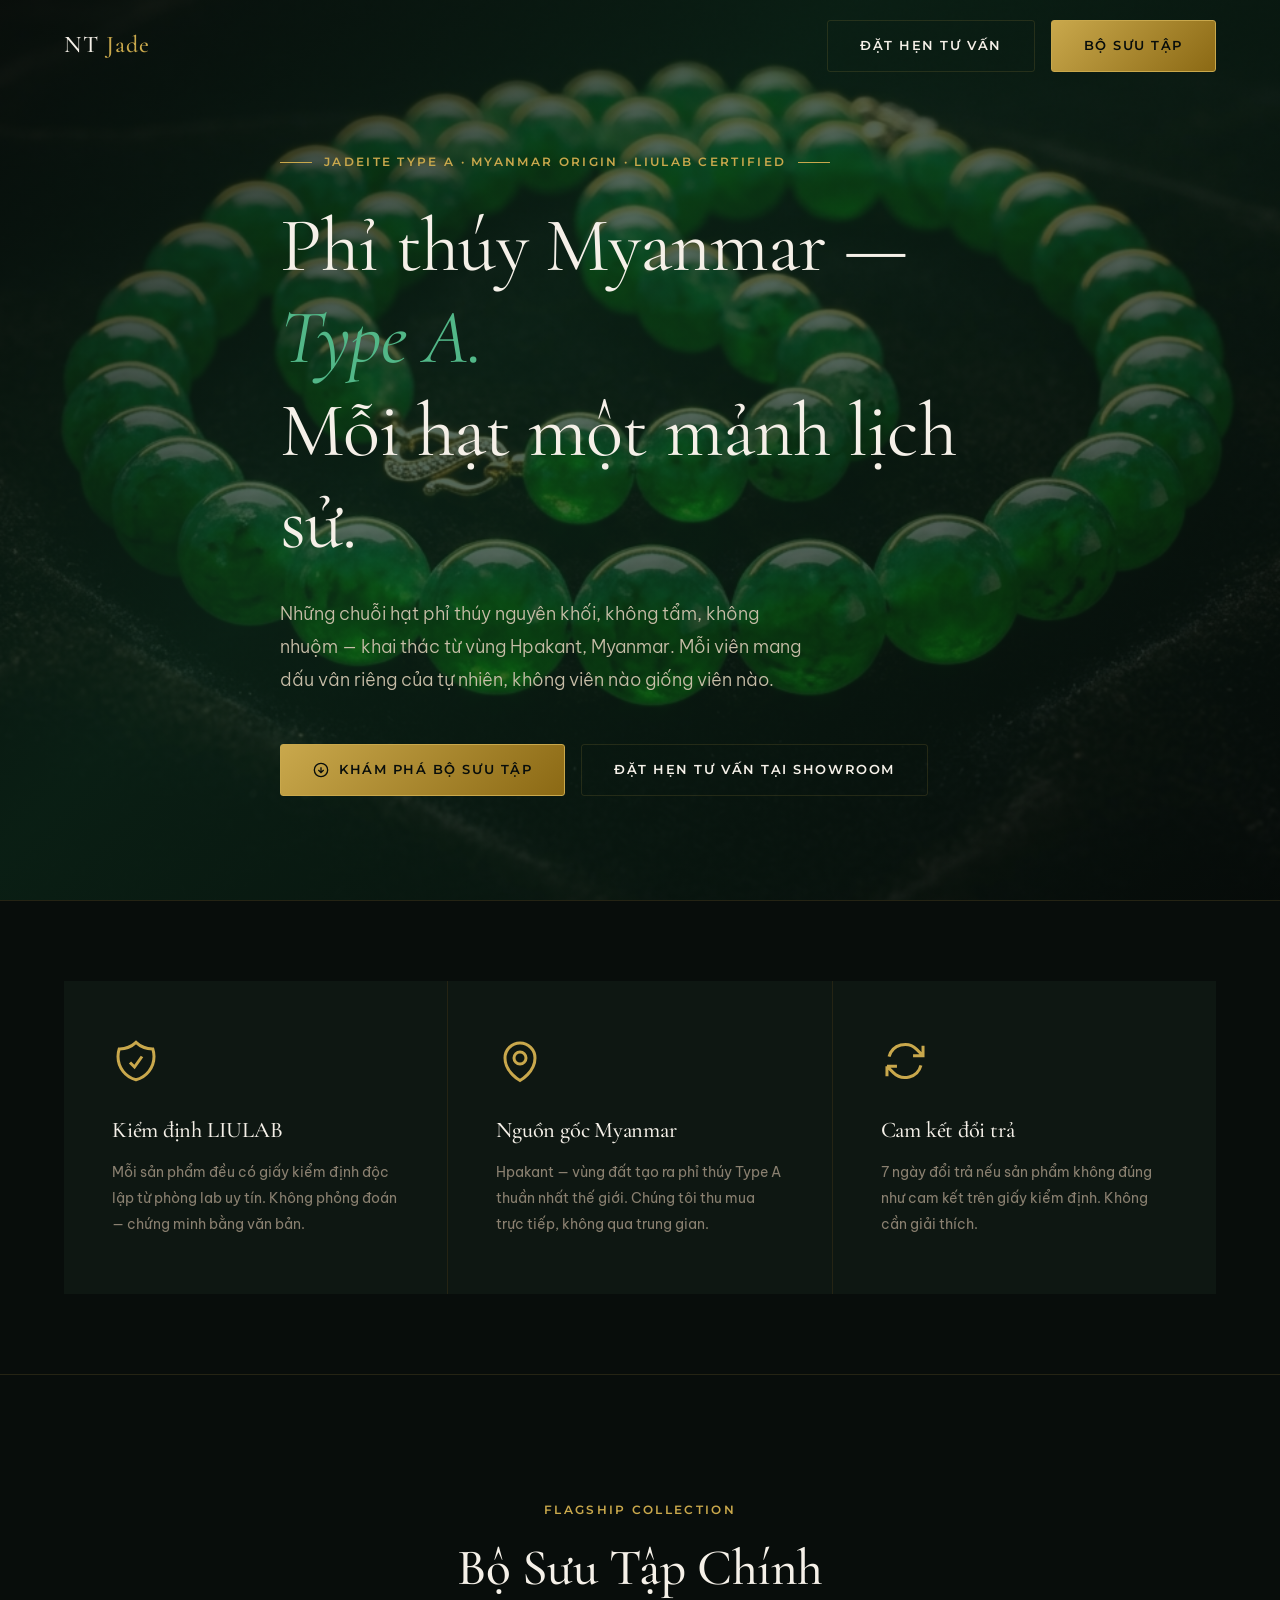
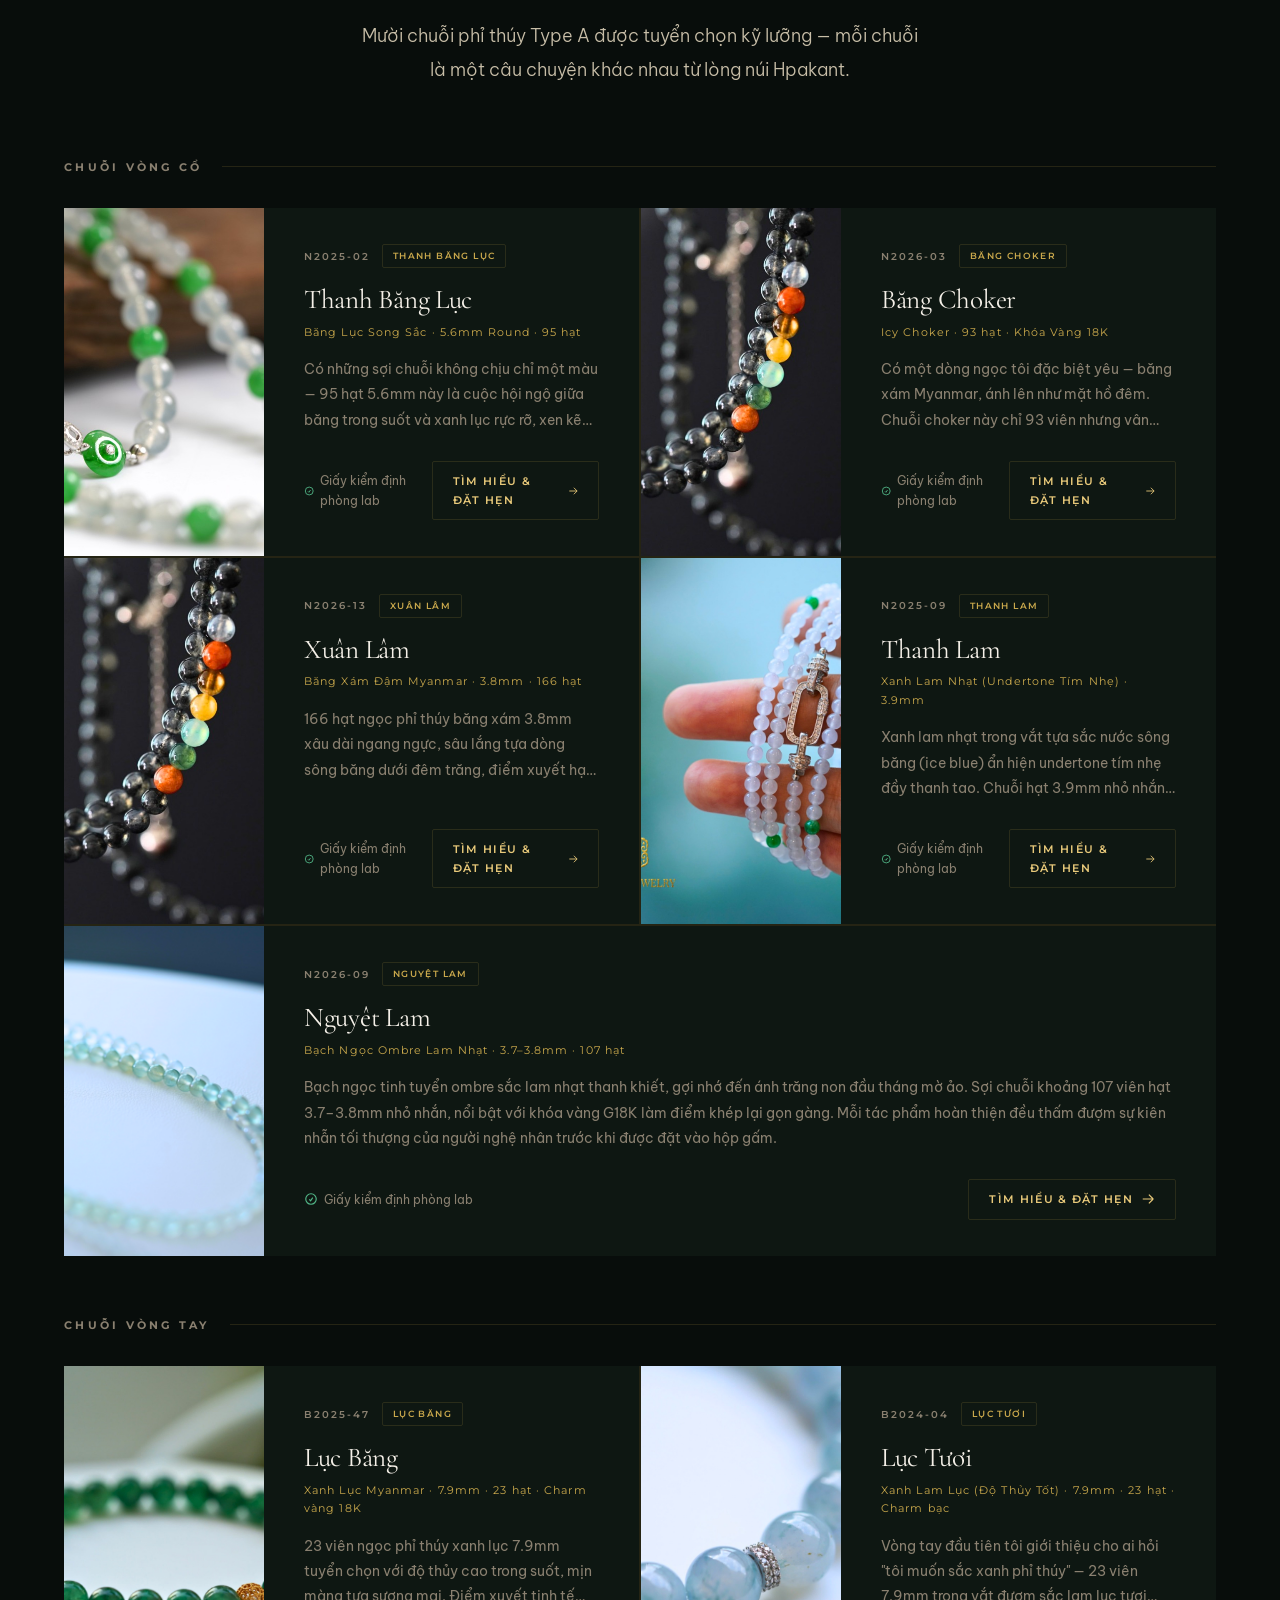
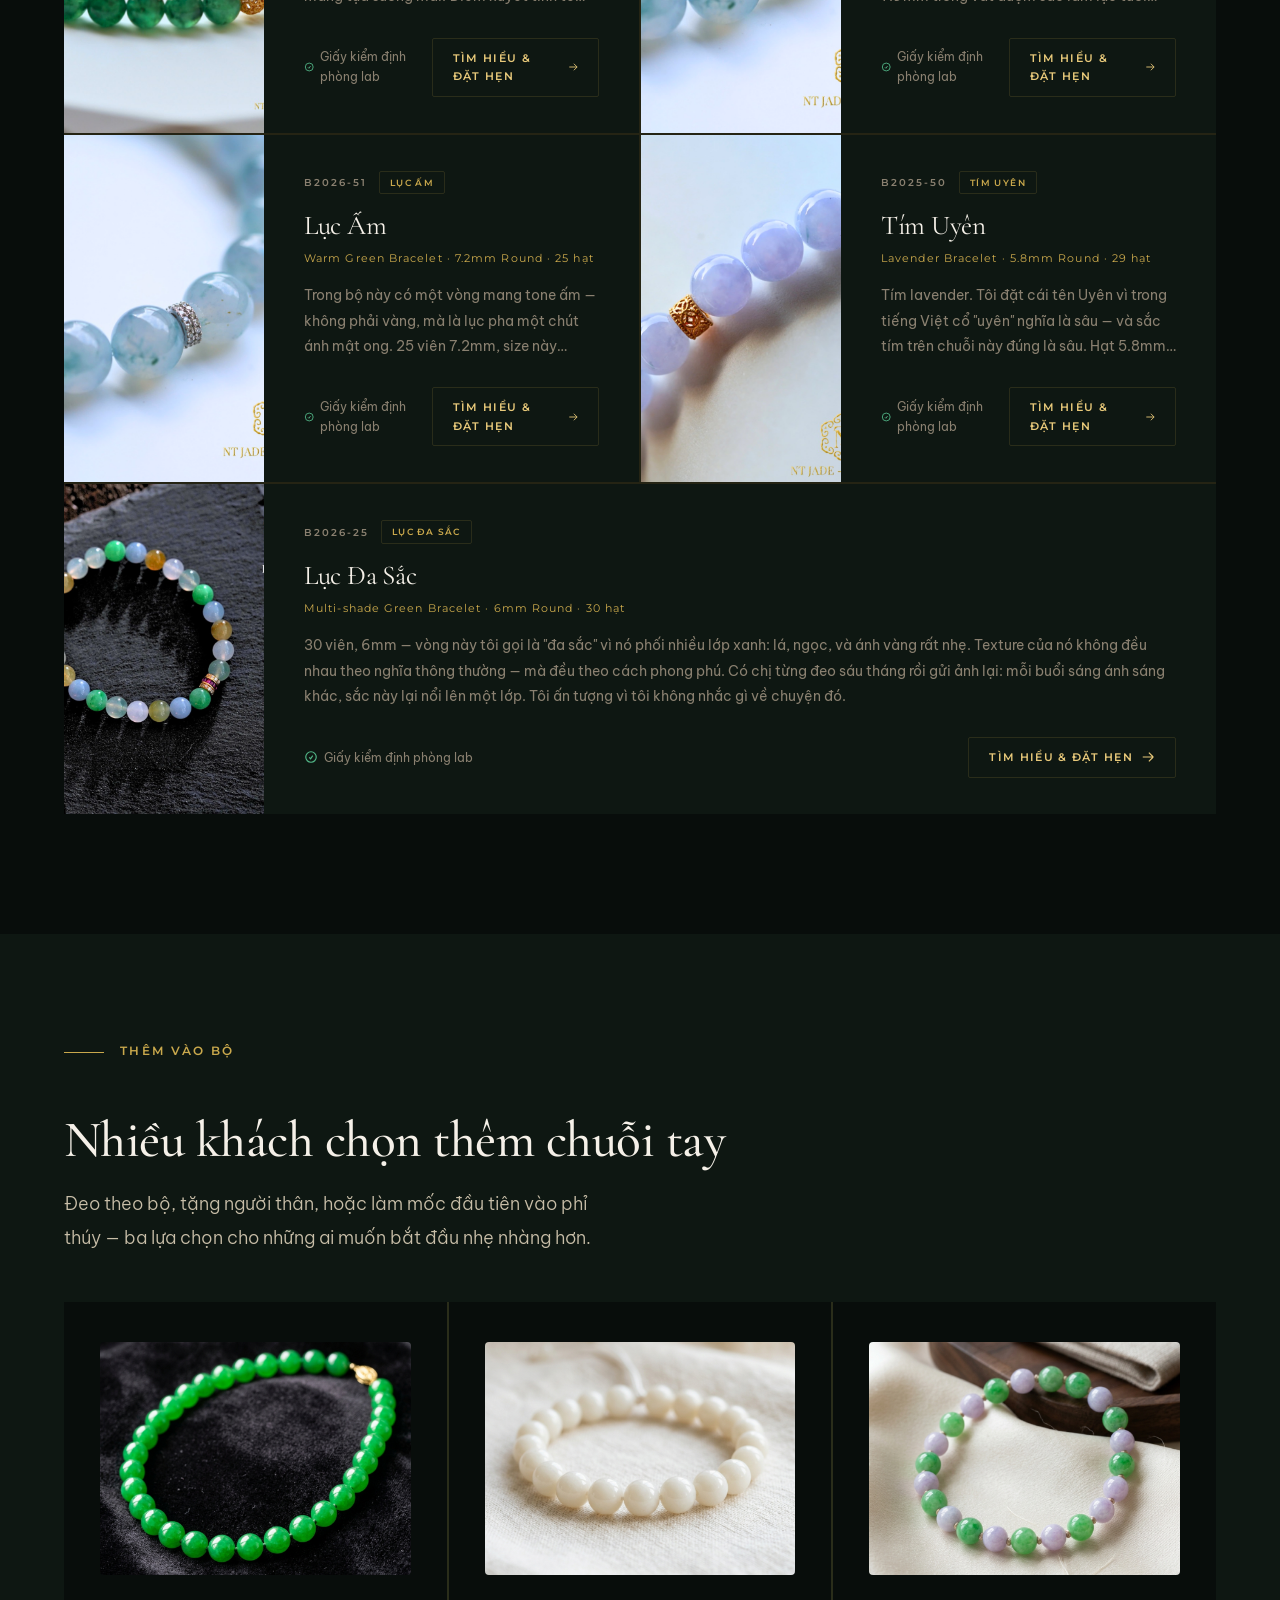
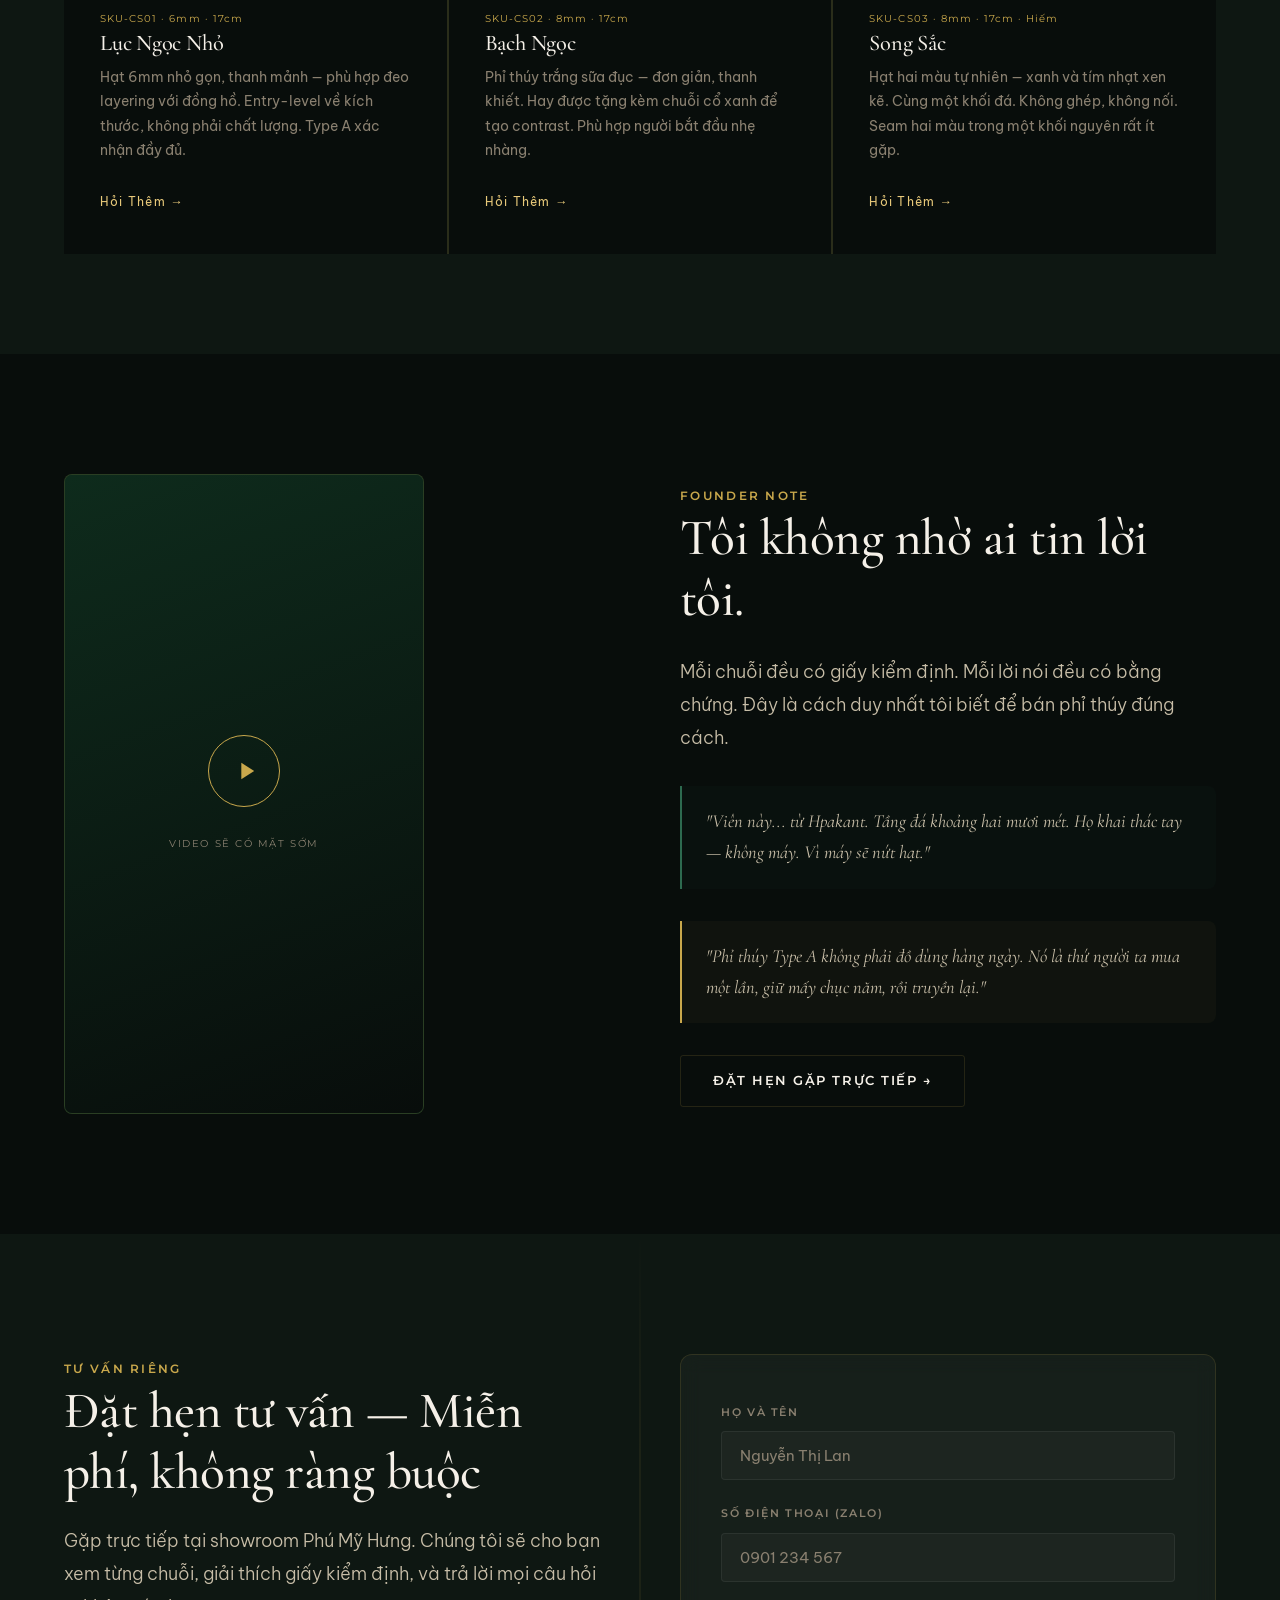
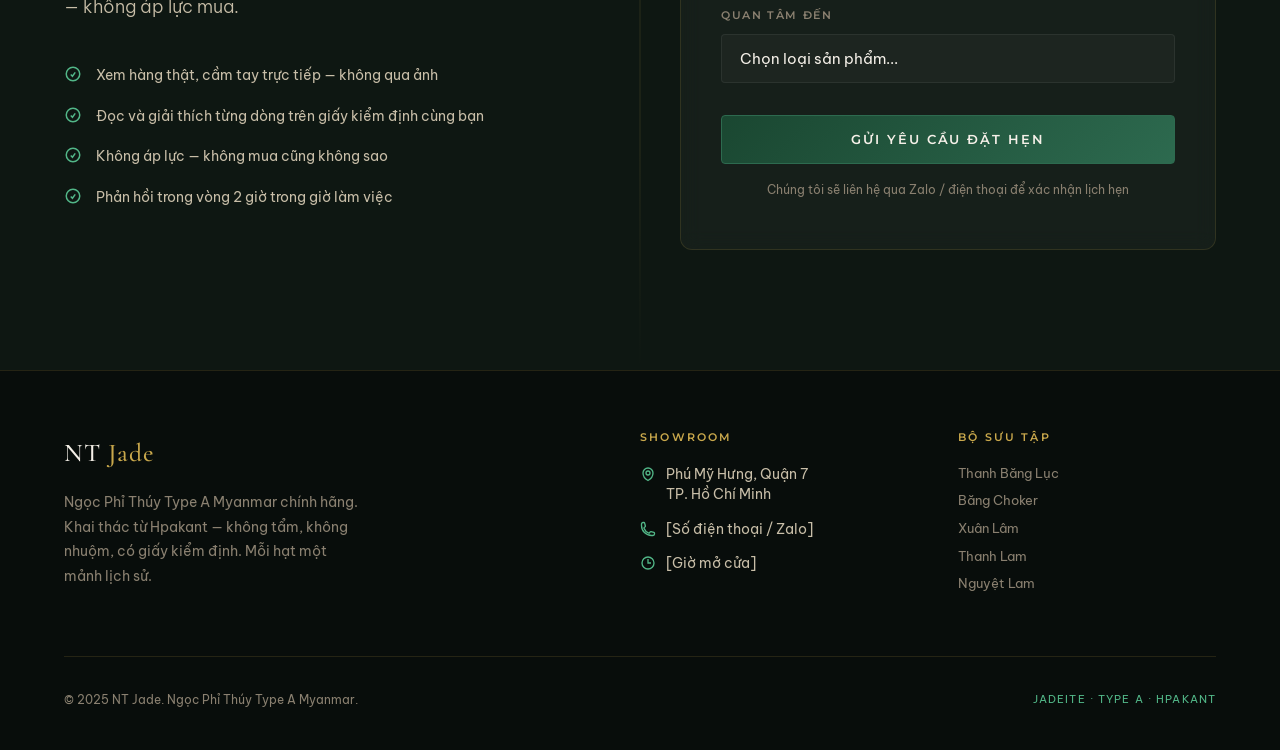
==== commit 5f1ef194: "Update Luc Tuoi B2024-04 bracelet: correct image, name from Luc Toi to Luc Tuoi, and polished story" ====
--- a/index.html
+++ b/index.html
@@ -290,17 +290,17 @@
       <!-- SKU-B02 -->
       <article class="sku-card reveal reveal-delay-1" id="sku-b02">
         <div class="sku-card-image">
-          <img src="images/sku-icy-translucent-t.jpg" alt="Vòng tay phỉ thúy Băng Thanh" loading="lazy" />
+          <img src="images/sku-luc-tuoi-t.jpg" alt="Vòng tay phỉ thúy Lục Tươi" loading="lazy" />
         </div>
         <div class="sku-card-body">
           <div>
             <div class="sku-meta">
               <span class="sku-id">B2024-04</span>
-              <span class="sku-badge">Lục Tơi</span>
-            </div>
-            <h3 class="sku-name">Lục Tơi</h3>
-            <p class="sku-subtitle">Vivid Green Bracelet · 7.9mm Round · 23 hạt</p>
-            <p class="sku-desc">Vòng tay đầu tiên tôi giới thiệu cho ai hỏi "tôi muốn xanh" — sắc lục sáng, 23 viên 7.9mm, mỗi viên nặng và rõ. Đeo vào, tay tự nhiên được sáng lên. Tôi đeo mẫu của NT Jade lúc nào cũng yên — nhưng vòng này là đeo cho mình, không cần phân trần với ai.</p>
+              <span class="sku-badge">Lục Tươi</span>
+            </div>
+            <h3 class="sku-name">Lục Tươi</h3>
+            <p class="sku-subtitle">Xanh Lam Lục (Độ Thủy Tốt) · 7.9mm · 23 hạt · Charm bạc</p>
+            <p class="sku-desc">Vòng tay đầu tiên tôi giới thiệu cho ai hỏi "tôi muốn sắc xanh phỉ thúy" — 23 viên 7.9mm trong vắt đượm sắc lam lục tươi tắn, mỗi viên đều đặn và có độ thủy tốt. Điểm nhấn charm bánh xe bạc nạm đá lấp lánh làm sáng bừng cổ tay một cách tự nhiên mà đầy kiêu hãnh.</p>
           </div>
           <div class="sku-footer">
             <span class="sku-cert">
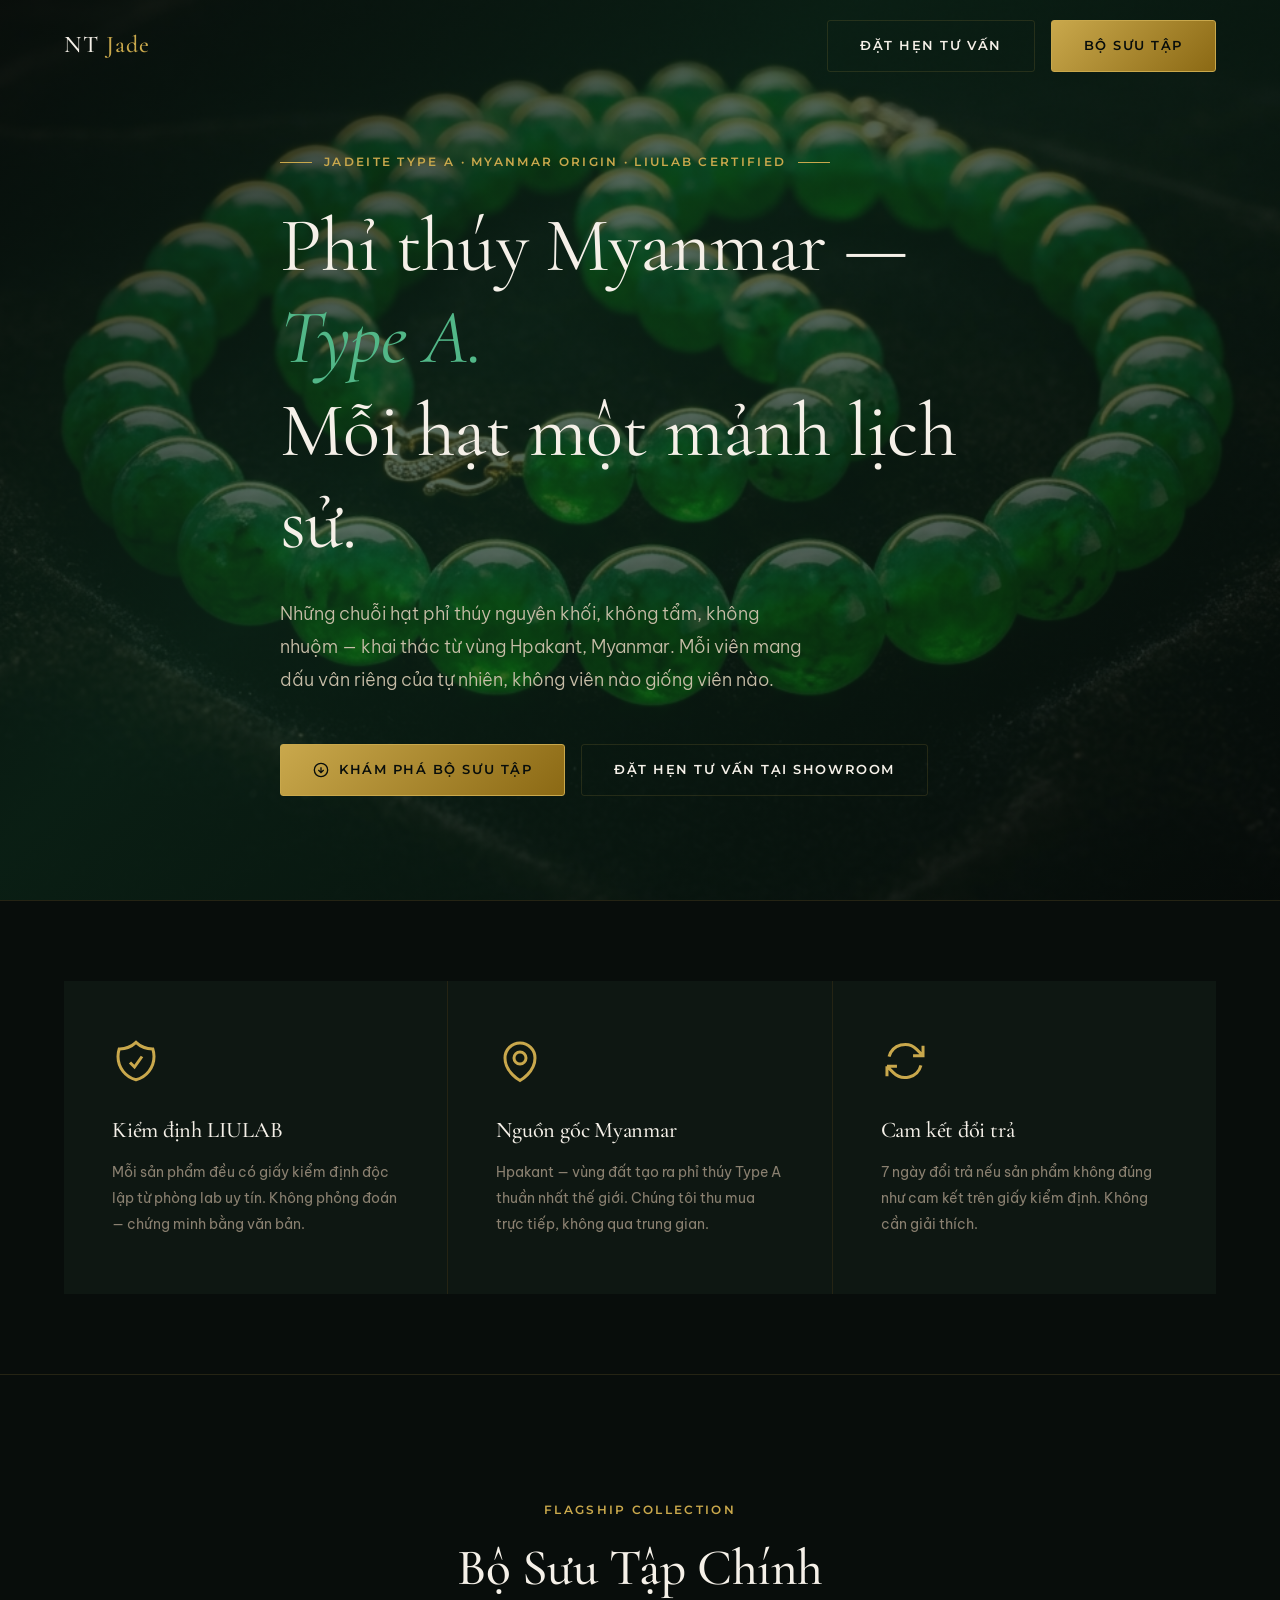
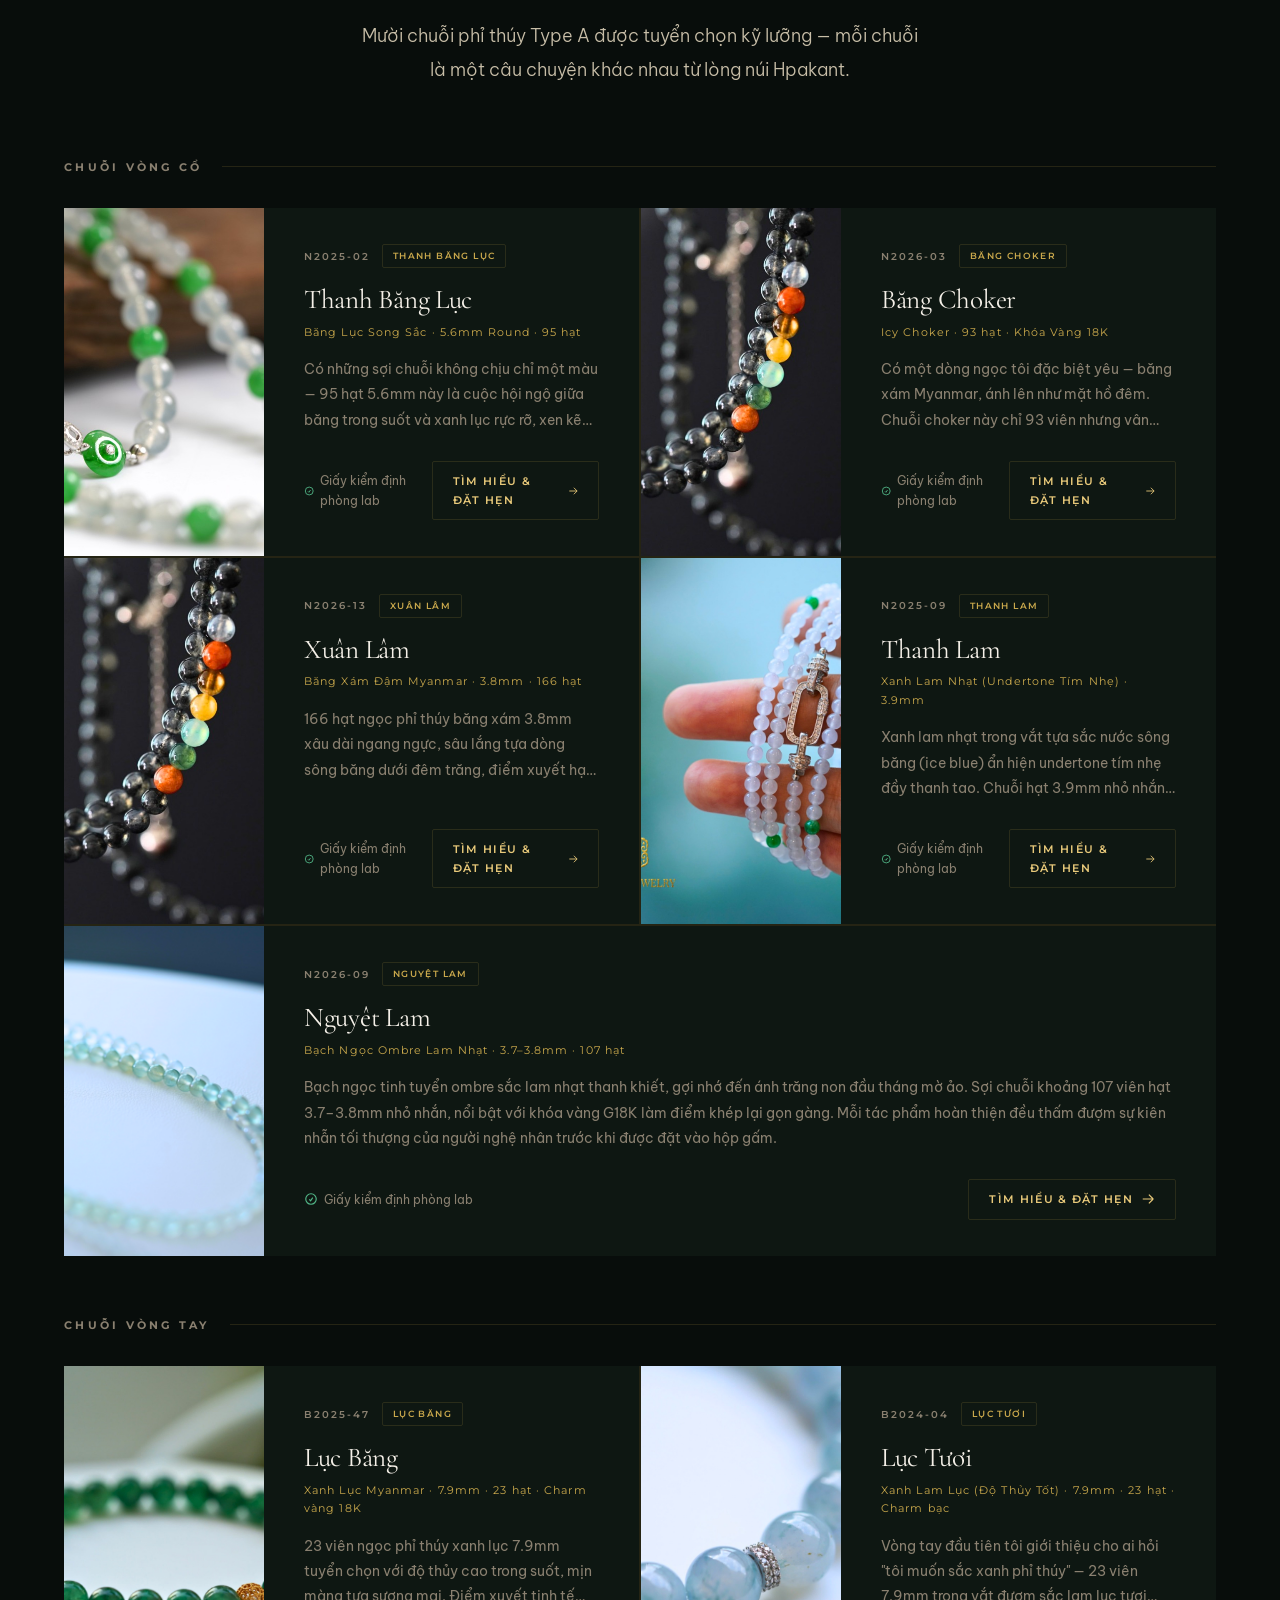
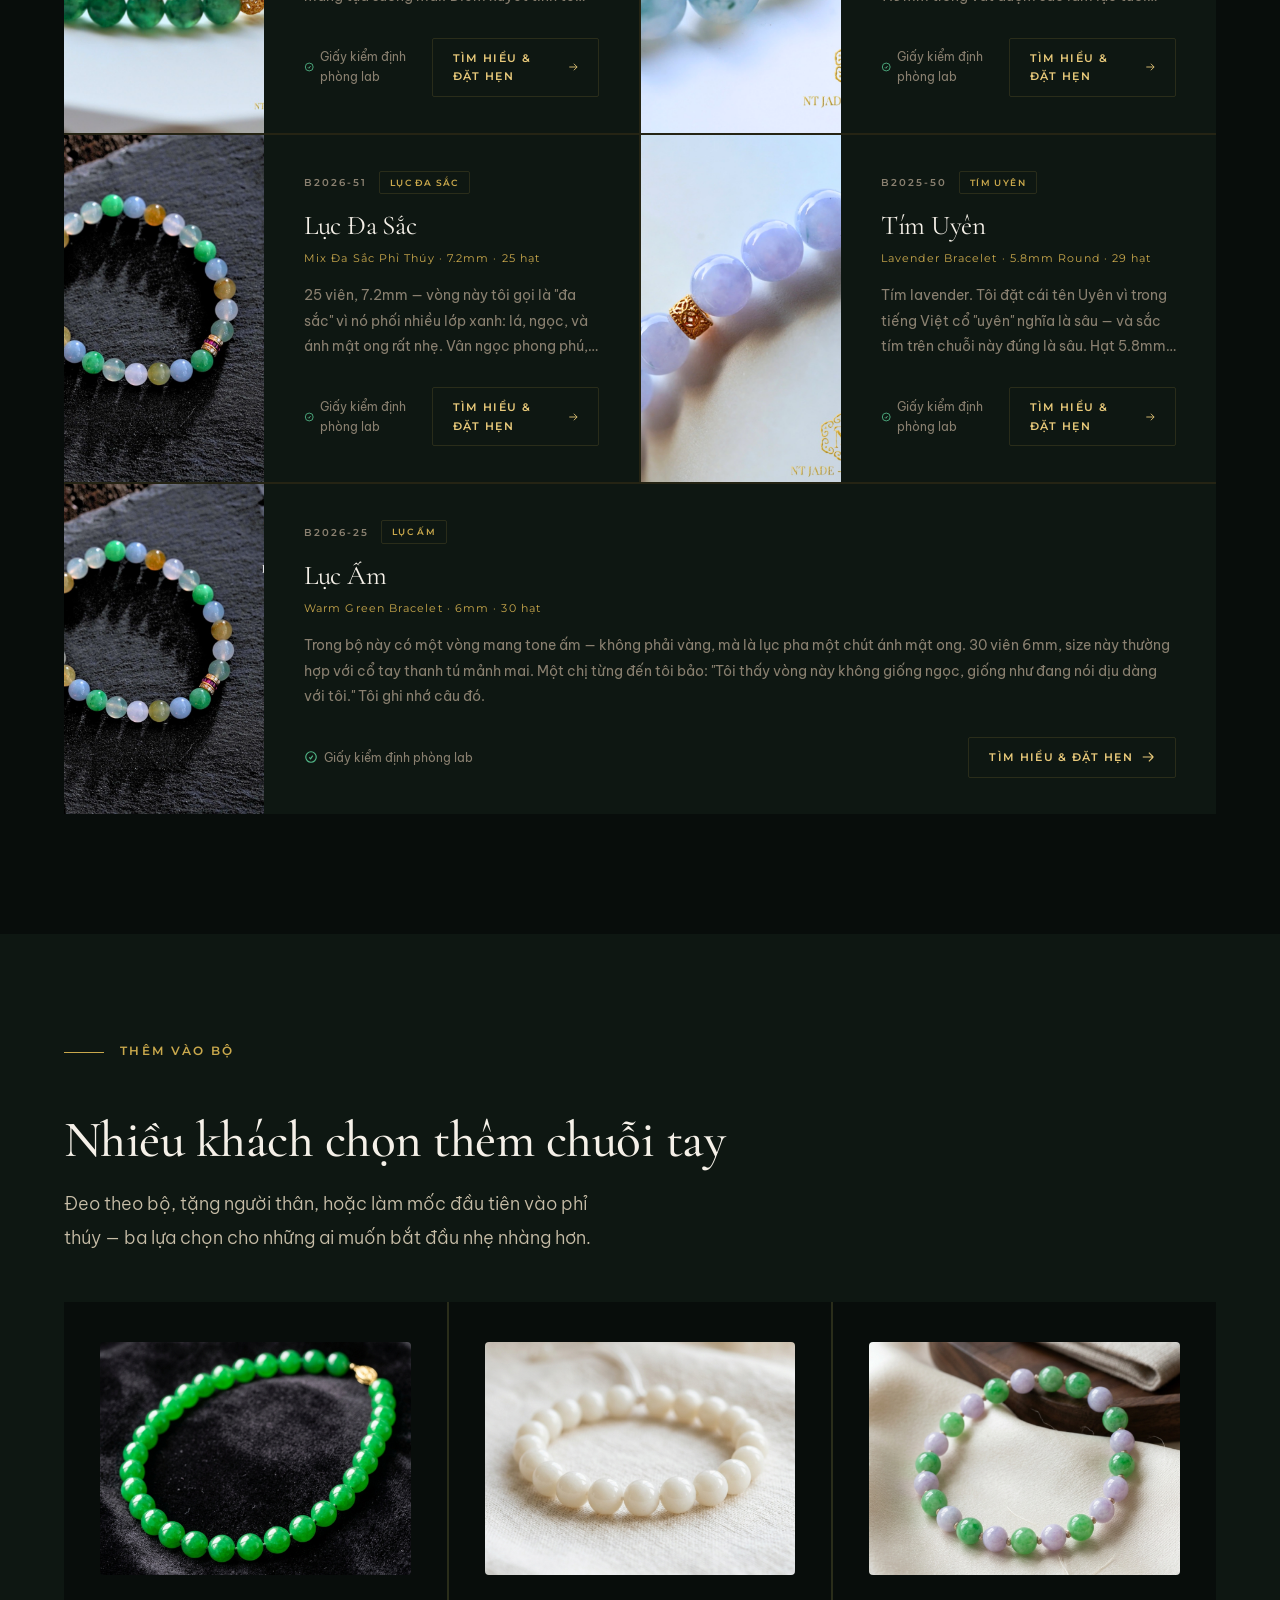
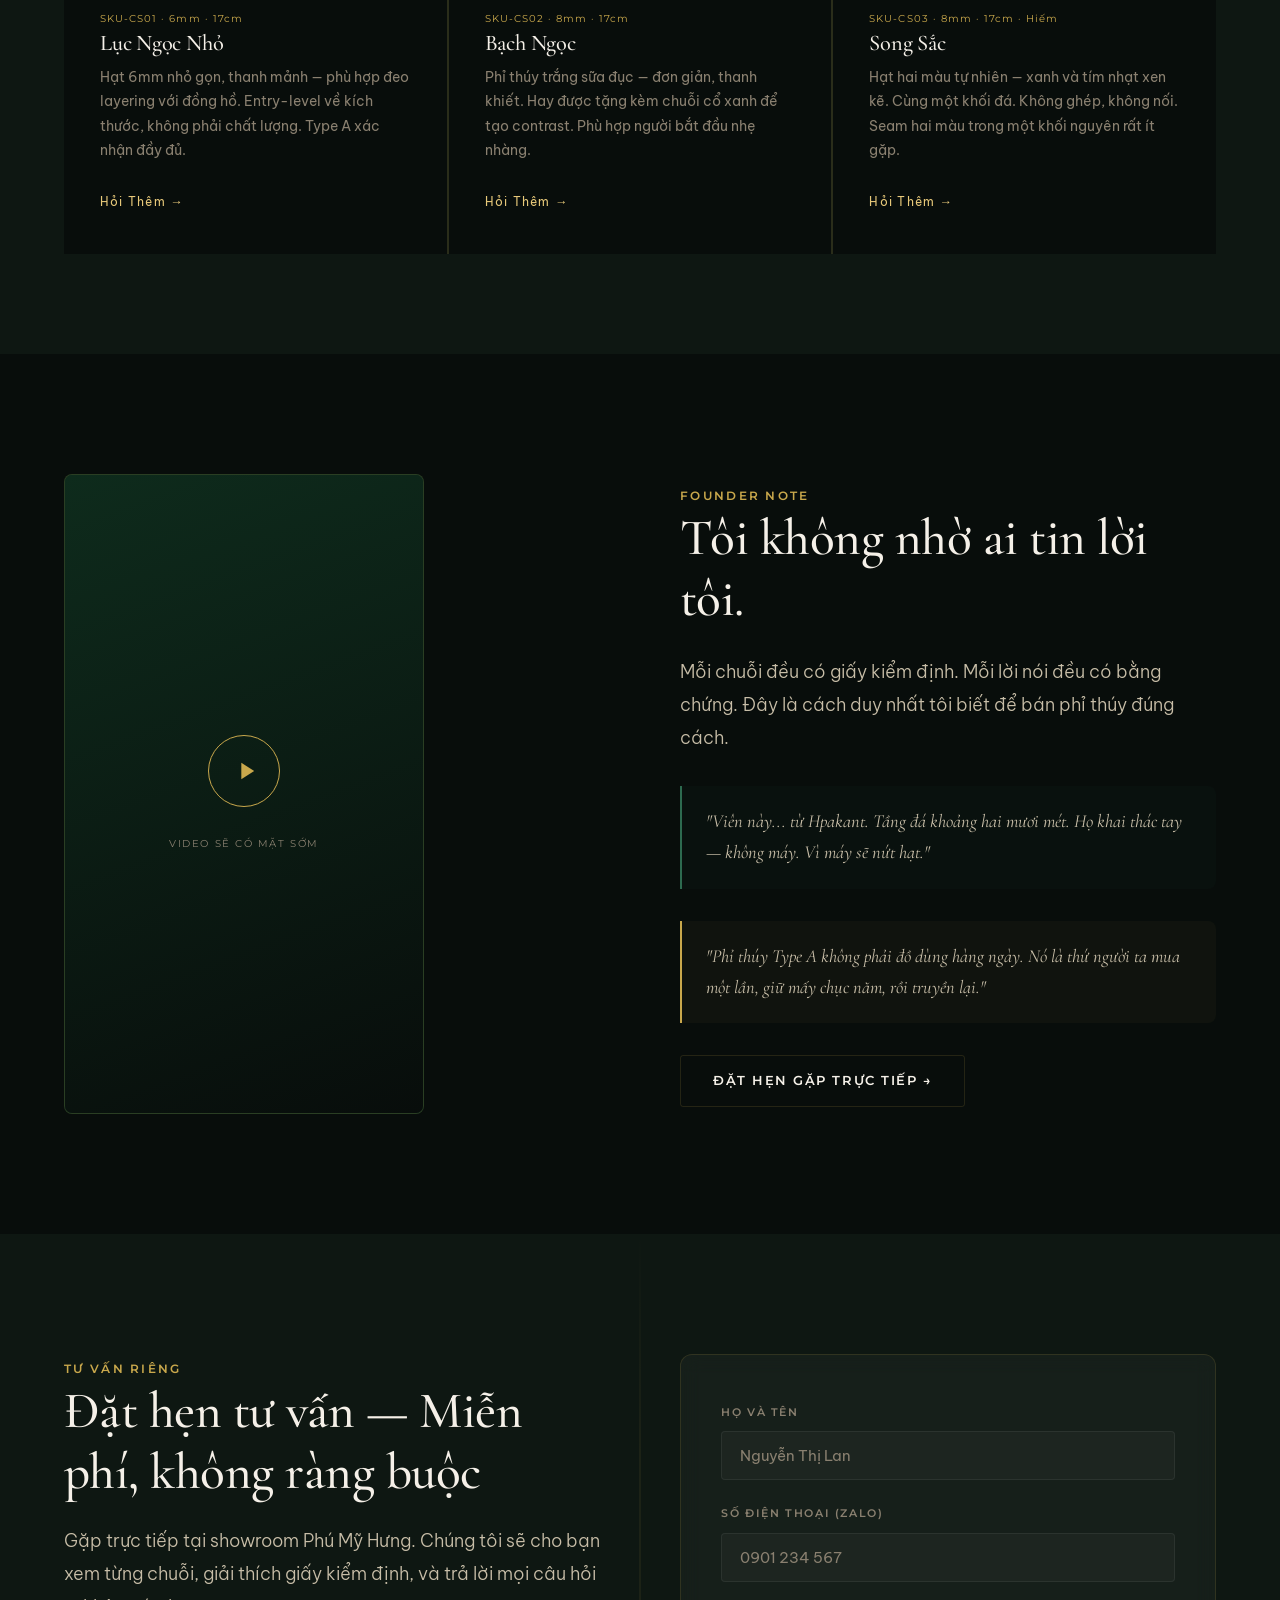
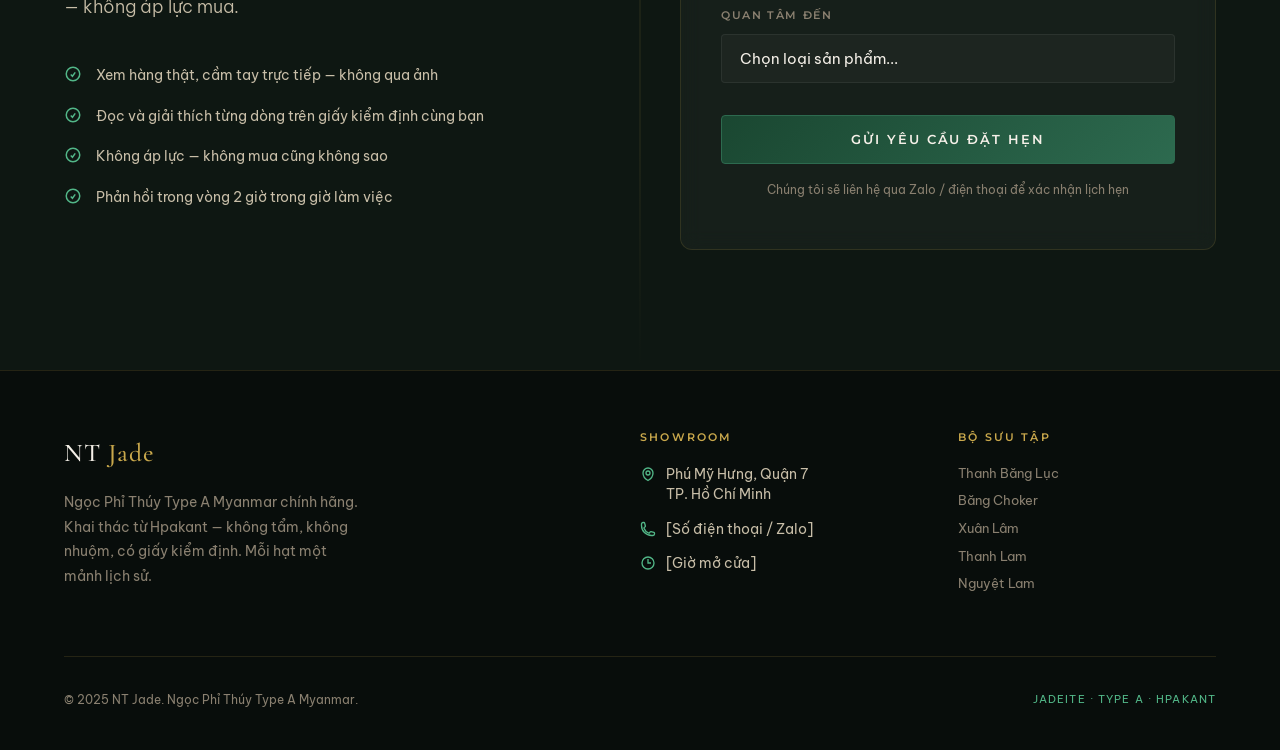
==== commit 45071995: "Update Lục Đa Sắc B2026-51 and Lục Ấm B2026-25: swapped roles, corrected images, specs, and stories" ====
--- a/index.html
+++ b/index.html
@@ -318,17 +318,17 @@
       <!-- SKU-B03 -->
       <article class="sku-card reveal" id="sku-b03">
         <div class="sku-card-image">
-          <img src="images/sku-apple-green-t.jpg" alt="Vòng tay phỉ thúy Xuân Lâm" loading="lazy" />
+          <img src="images/sku-luc-da-sac-t.jpg" alt="Vòng tay phỉ thúy Lục Đa Sắc" loading="lazy" />
         </div>
         <div class="sku-card-body">
           <div>
             <div class="sku-meta">
               <span class="sku-id">B2026-51</span>
-              <span class="sku-badge">Lục Ấm</span>
-            </div>
-            <h3 class="sku-name">Lục Ấm</h3>
-            <p class="sku-subtitle">Warm Green Bracelet · 7.2mm Round · 25 hạt</p>
-            <p class="sku-desc">Trong bộ này có một vòng mang tone ấm — không phải vàng, mà là lục pha một chút ánh mật ong. 25 viên 7.2mm, size này thường hợp với cổ tay có chút đầy đặn. Một chị từng đến tôi bảo: "Tôi thấy vòng này không giống ngọc, giống như đang nói dịu dại với tôi." Tôi ghi nhớ câu đó.</p>
+              <span class="sku-badge">Lục Đa Sắc</span>
+            </div>
+            <h3 class="sku-name">Lục Đa Sắc</h3>
+            <p class="sku-subtitle">Mix Đa Sắc Phỉ Thúy · 7.2mm · 25 hạt</p>
+            <p class="sku-desc">25 viên, 7.2mm — vòng này tôi gọi là "đa sắc" vì nó phối nhiều lớp xanh: lá, ngọc, và ánh mật ong rất nhẹ. Vân ngọc phong phú, chuyển màu sống động dưới mỗi góc sáng khác nhau. Từng có vị khách đeo chuỗi này nửa năm rồi gửi ảnh lại khoe sắc ngọc mỗi sáng một khác đầy kỳ diệu.</p>
           </div>
           <div class="sku-footer">
             <span class="sku-cert">
@@ -374,17 +374,17 @@
       <!-- SKU-B05 -->
       <article class="sku-card reveal" id="sku-b05" style="grid-column: 1 / -1;">
         <div class="sku-card-image">
-          <img src="images/sku-deep-forest-t.jpg" alt="Vòng tay phỉ thúy Cổ Thụ" loading="lazy" />
+          <img src="images/sku-deep-forest-t.jpg" alt="Vòng tay phỉ thúy Lục Ấm" loading="lazy" />
         </div>
         <div class="sku-card-body">
           <div>
             <div class="sku-meta">
               <span class="sku-id">B2026-25</span>
-              <span class="sku-badge">Lục Đa Sắc</span>
-            </div>
-            <h3 class="sku-name">Lục Đa Sắc</h3>
-            <p class="sku-subtitle">Multi-shade Green Bracelet · 6mm Round · 30 hạt</p>
-            <p class="sku-desc">30 viên, 6mm — vòng này tôi gọi là "đa sắc" vì nó phối nhiều lớp xanh: lá, ngọc, và ánh vàng rất nhẹ. Texture của nó không đều nhau theo nghĩa thông thường — mà đều theo cách phong phú. Có chị từng đeo sáu tháng rồi gửi ảnh lại: mỗi buổi sáng ánh sáng khác, sắc này lại nổi lên một lớp. Tôi ấn tượng vì tôi không nhắc gì về chuyện đó.</p>
+              <span class="sku-badge">Lục Ấm</span>
+            </div>
+            <h3 class="sku-name">Lục Ấm</h3>
+            <p class="sku-subtitle">Warm Green Bracelet · 6mm · 30 hạt</p>
+            <p class="sku-desc">Trong bộ này có một vòng mang tone ấm — không phải vàng, mà là lục pha một chút ánh mật ong. 30 viên 6mm, size này thường hợp với cổ tay thanh tú mảnh mai. Một chị từng đến tôi bảo: "Tôi thấy vòng này không giống ngọc, giống như đang nói dịu dàng với tôi." Tôi ghi nhớ câu đó.</p>
           </div>
           <div class="sku-footer">
             <span class="sku-cert">
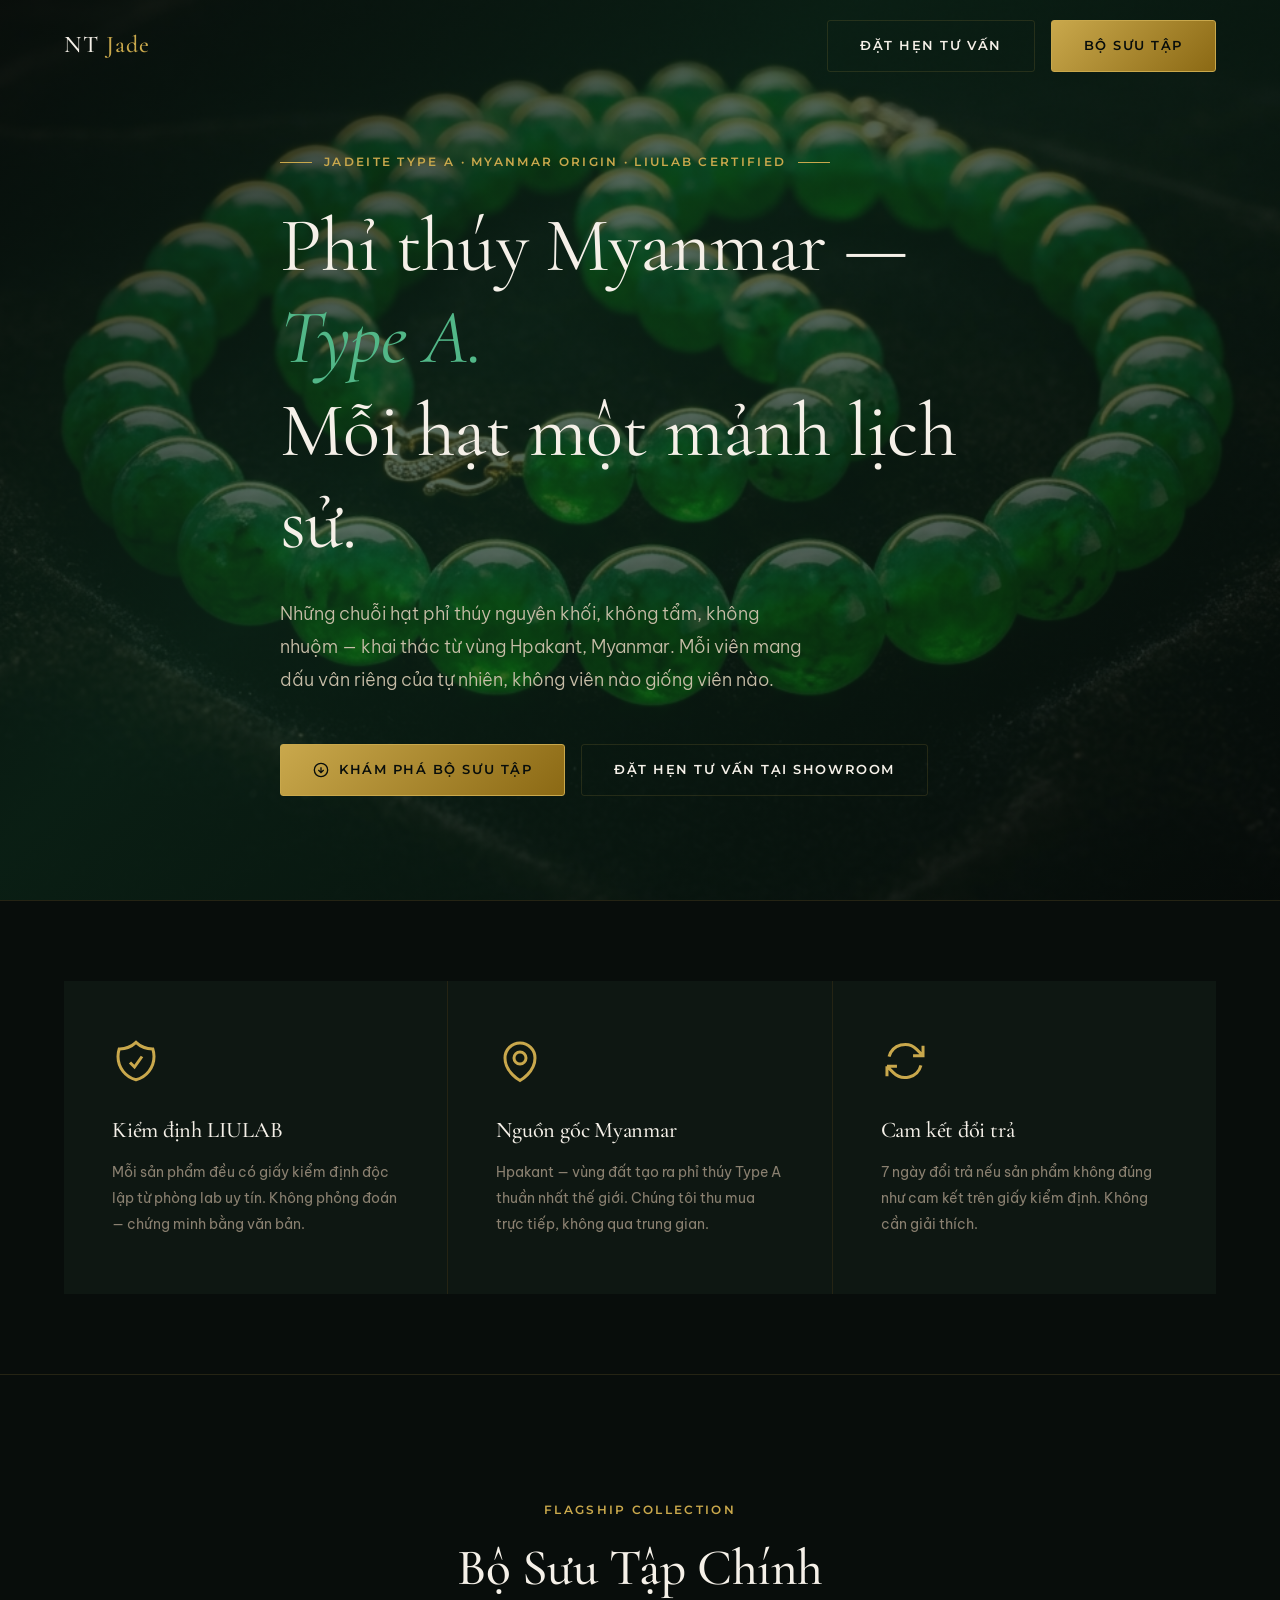
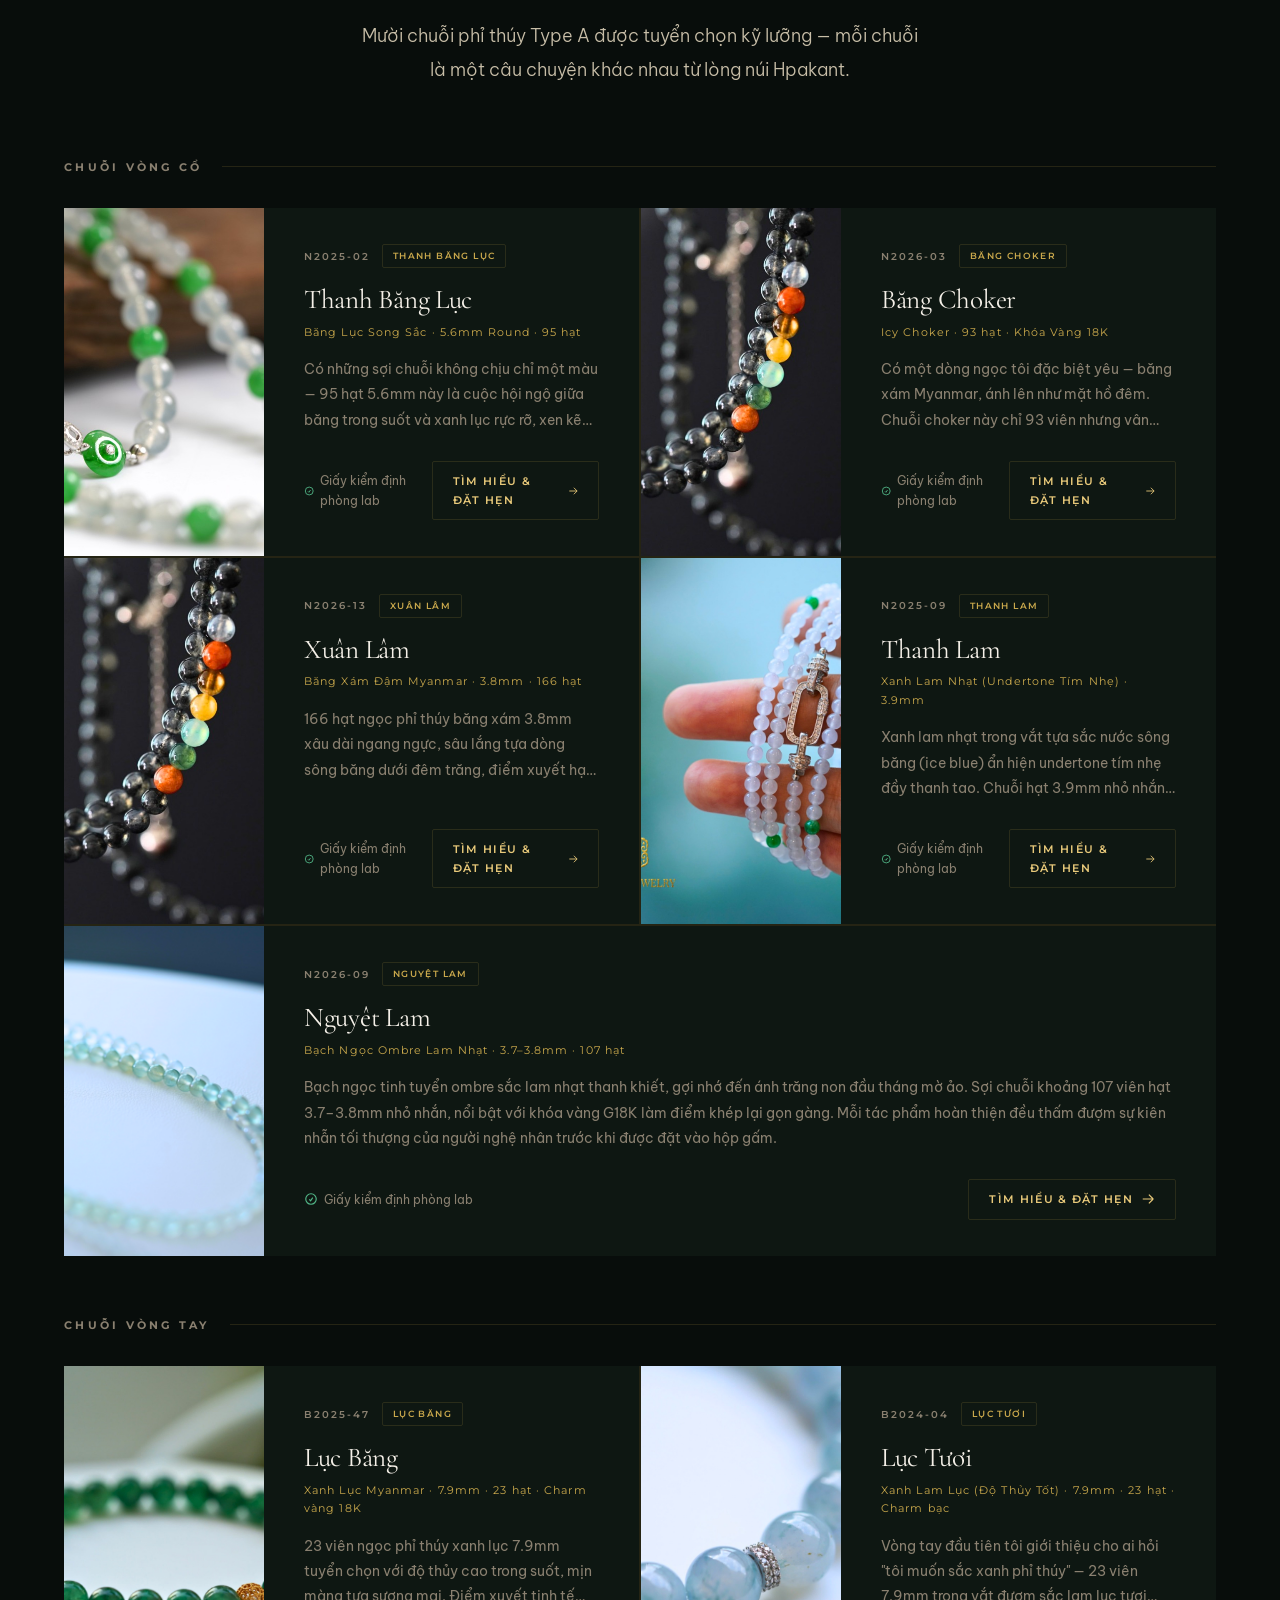
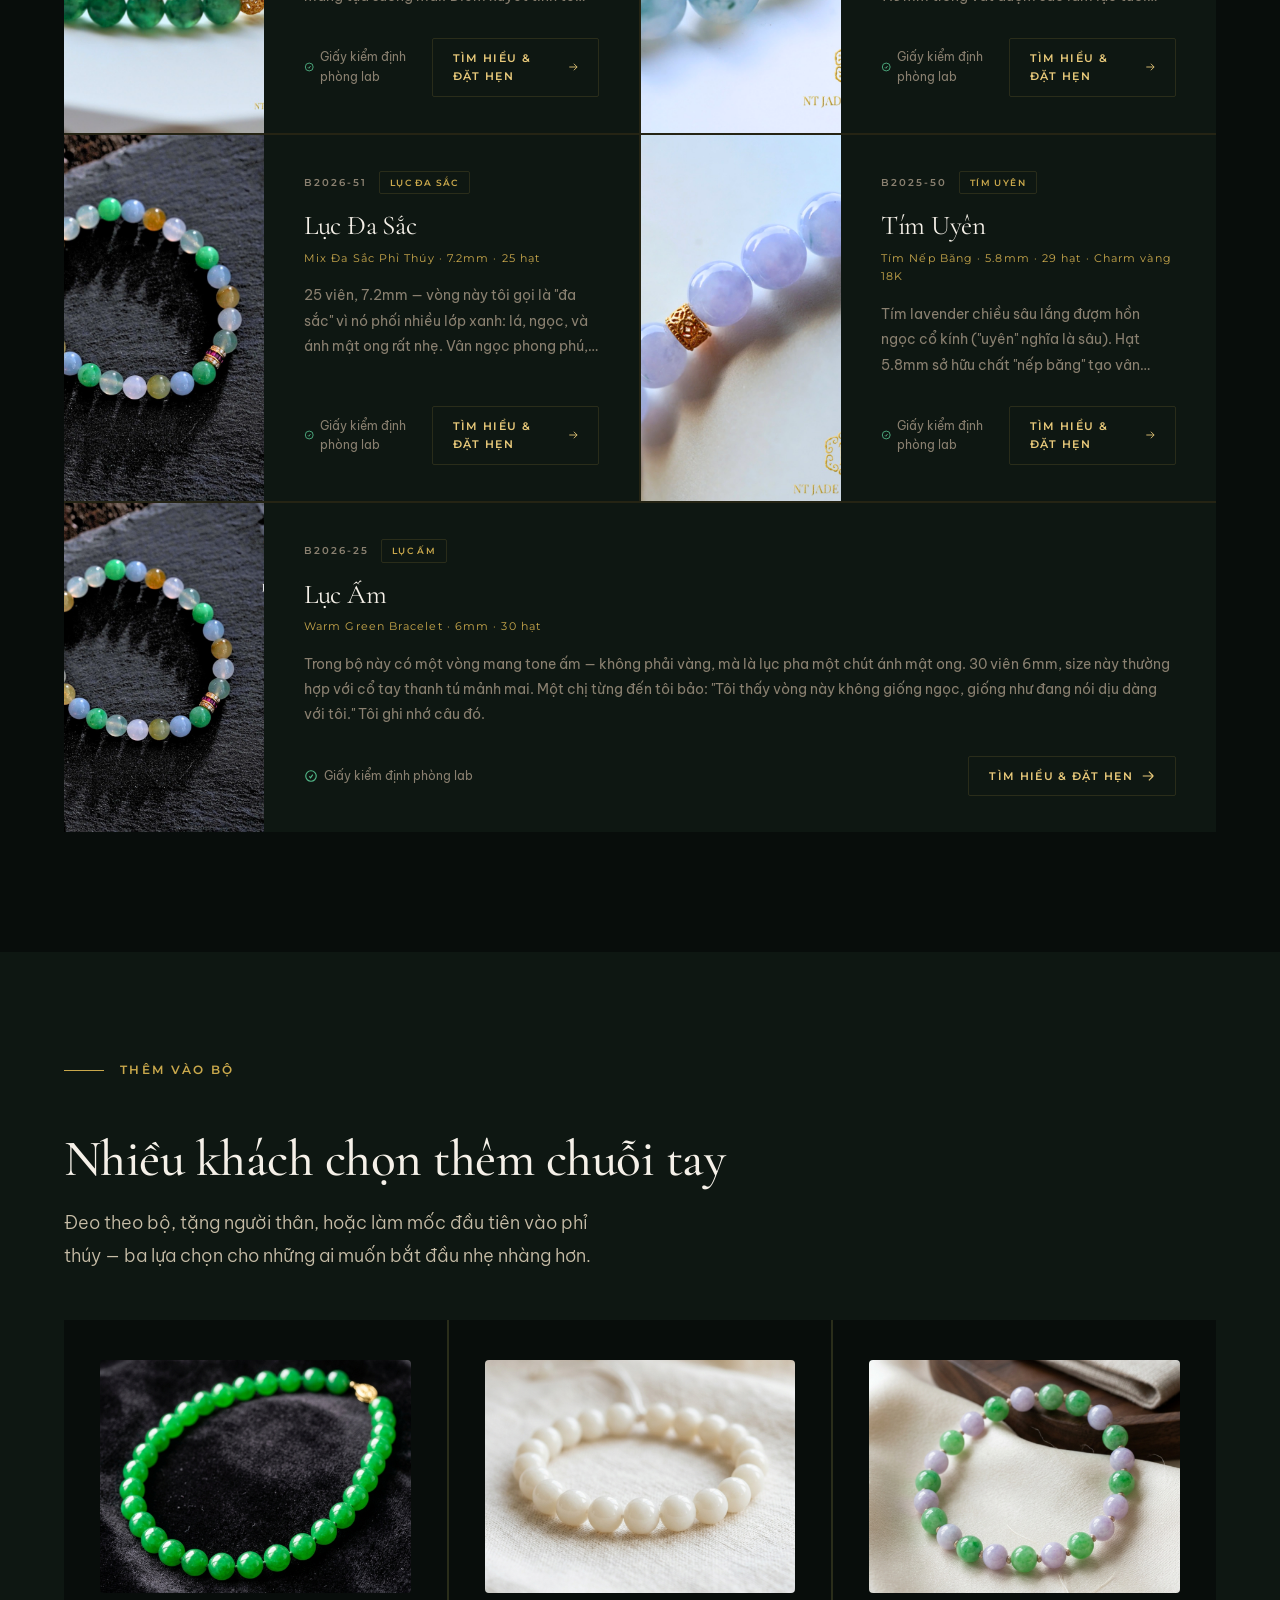
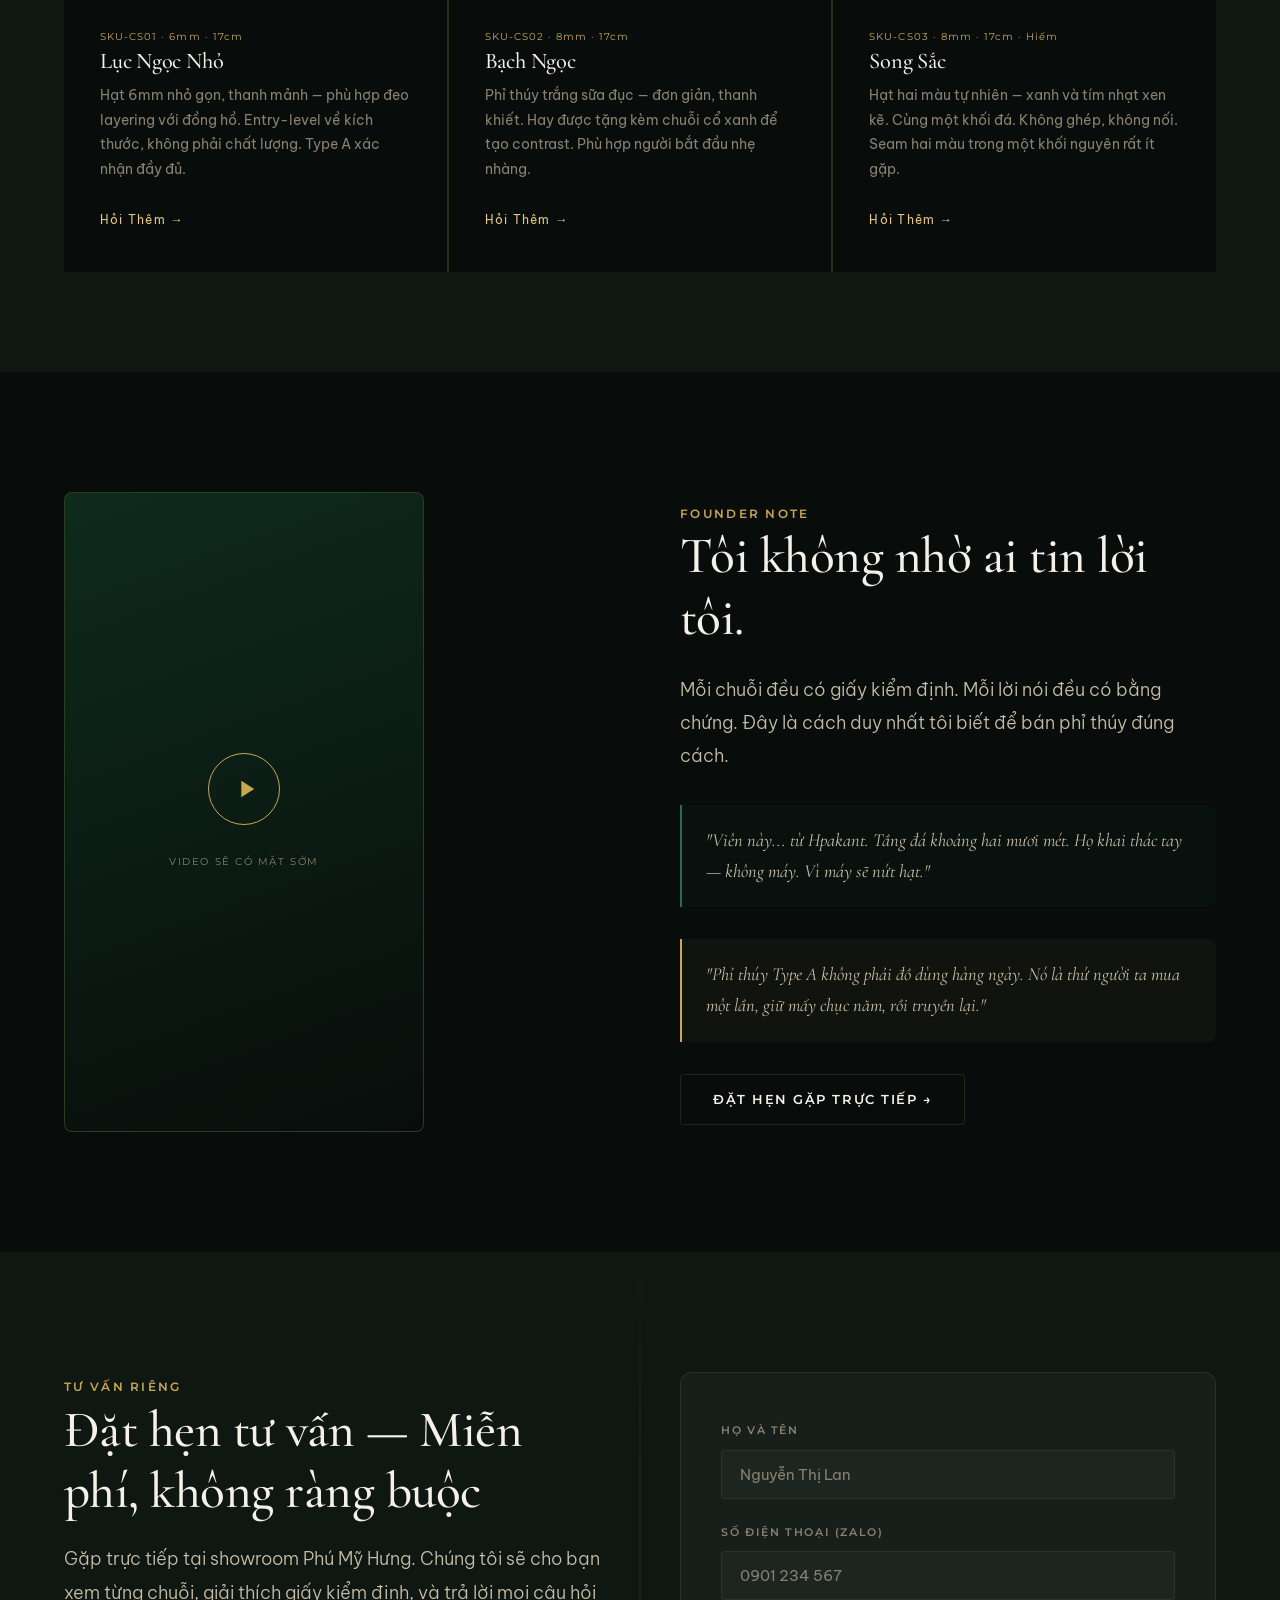
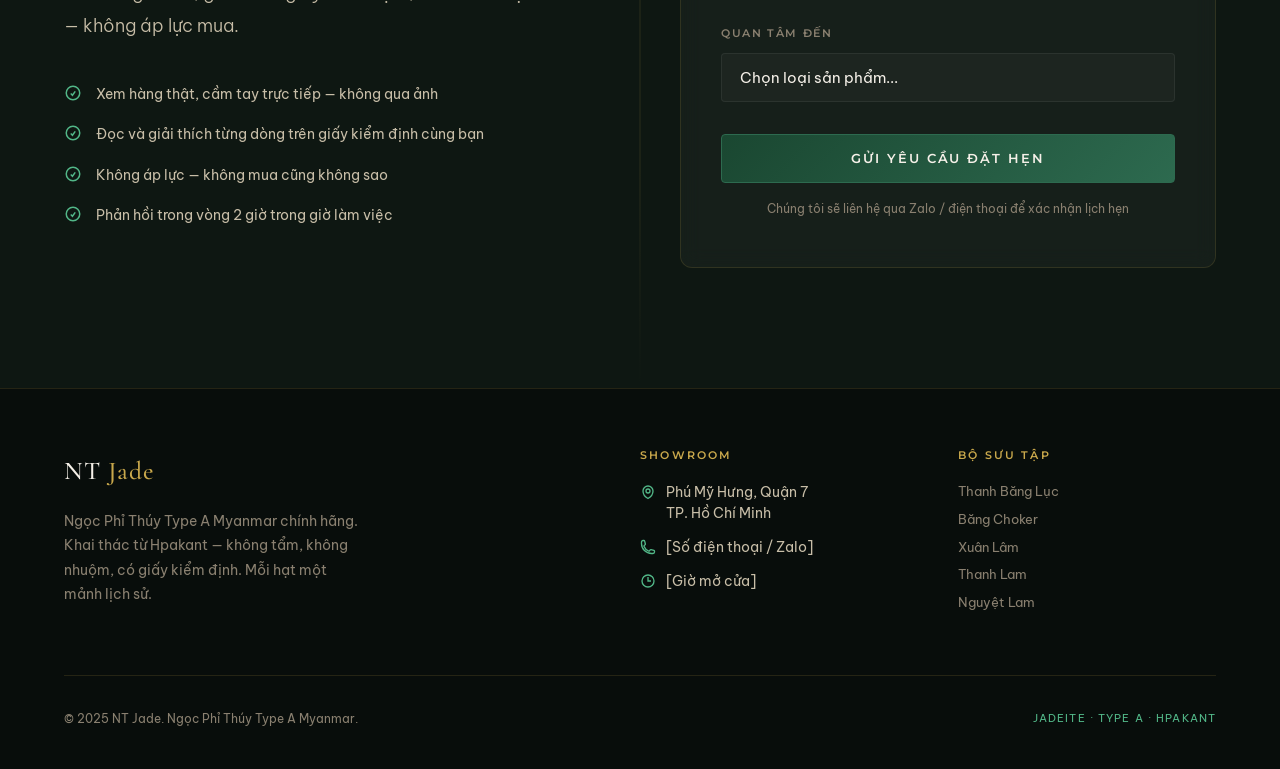
==== commit aa82220d: "Update Tim Uyen B2025-50 bracelet: correct image, specs, and polished story" ====
--- a/index.html
+++ b/index.html
@@ -346,7 +346,7 @@
       <!-- SKU-B04 -->
       <article class="sku-card reveal reveal-delay-1" id="sku-b04">
         <div class="sku-card-image">
-          <img src="images/sku-lavender-t.jpg" alt="Vòng tay phỉ thúy Nguyệt Tím" loading="lazy" />
+          <img src="images/sku-tim-uyen-t.jpg" alt="Vòng tay phỉ thúy Tím Uyên" loading="lazy" />
         </div>
         <div class="sku-card-body">
           <div>
@@ -355,8 +355,8 @@
               <span class="sku-badge">Tím Uyên</span>
             </div>
             <h3 class="sku-name">Tím Uyên</h3>
-            <p class="sku-subtitle">Lavender Bracelet · 5.8mm Round · 29 hạt</p>
-            <p class="sku-desc">Tím lavender. Tôi đặt cái tên Uyên vì trong tiếng Việt cổ "uyên" nghĩa là sâu — và sắc tím trên chuỗi này đúng là sâu. Hạt 5.8mm, "nếp băng" tạo ra những đường vân ngang rất hiếm, không phải chuỗi tím nào cũng có. 29 viên. Tôi từng có một chị mua đi về tặng con gái — cô con gái giờ vẫn đeo mỗi tuần.</p>
+            <p class="sku-subtitle">Tím Nếp Băng · 5.8mm · 29 hạt · Charm vàng 18K</p>
+            <p class="sku-desc">Tím lavender chiều sâu lắng đượm hồn ngọc cổ kính ("uyên" nghĩa là sâu). Hạt 5.8mm sở hữu chất "nếp băng" tạo vân ngang độc bản siêu hiếm, điểm xuyết một charm vàng trổ G18K tinh xảo. 29 viên ngọc tròn trịa mềm mại trên cổ tay như một món quà truyền đời ý nghĩa.</p>
           </div>
           <div class="sku-footer">
             <span class="sku-cert">
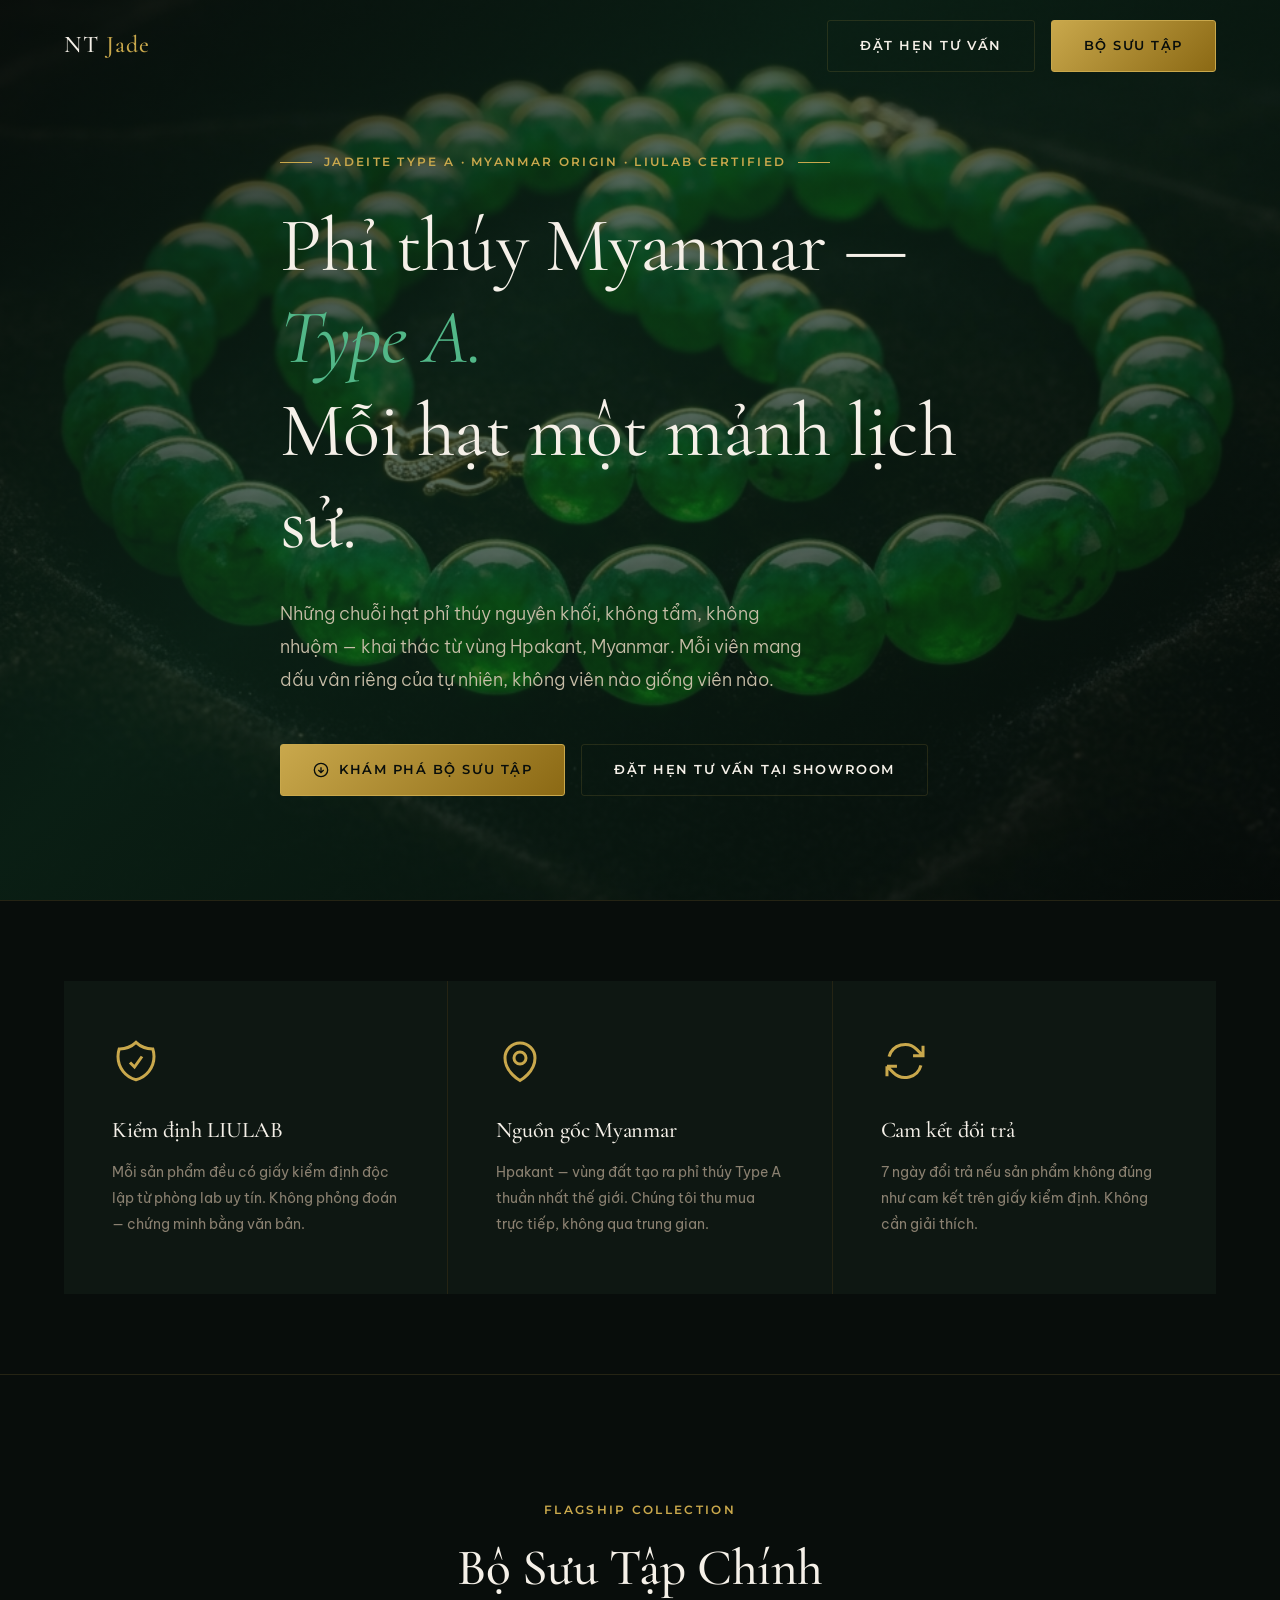
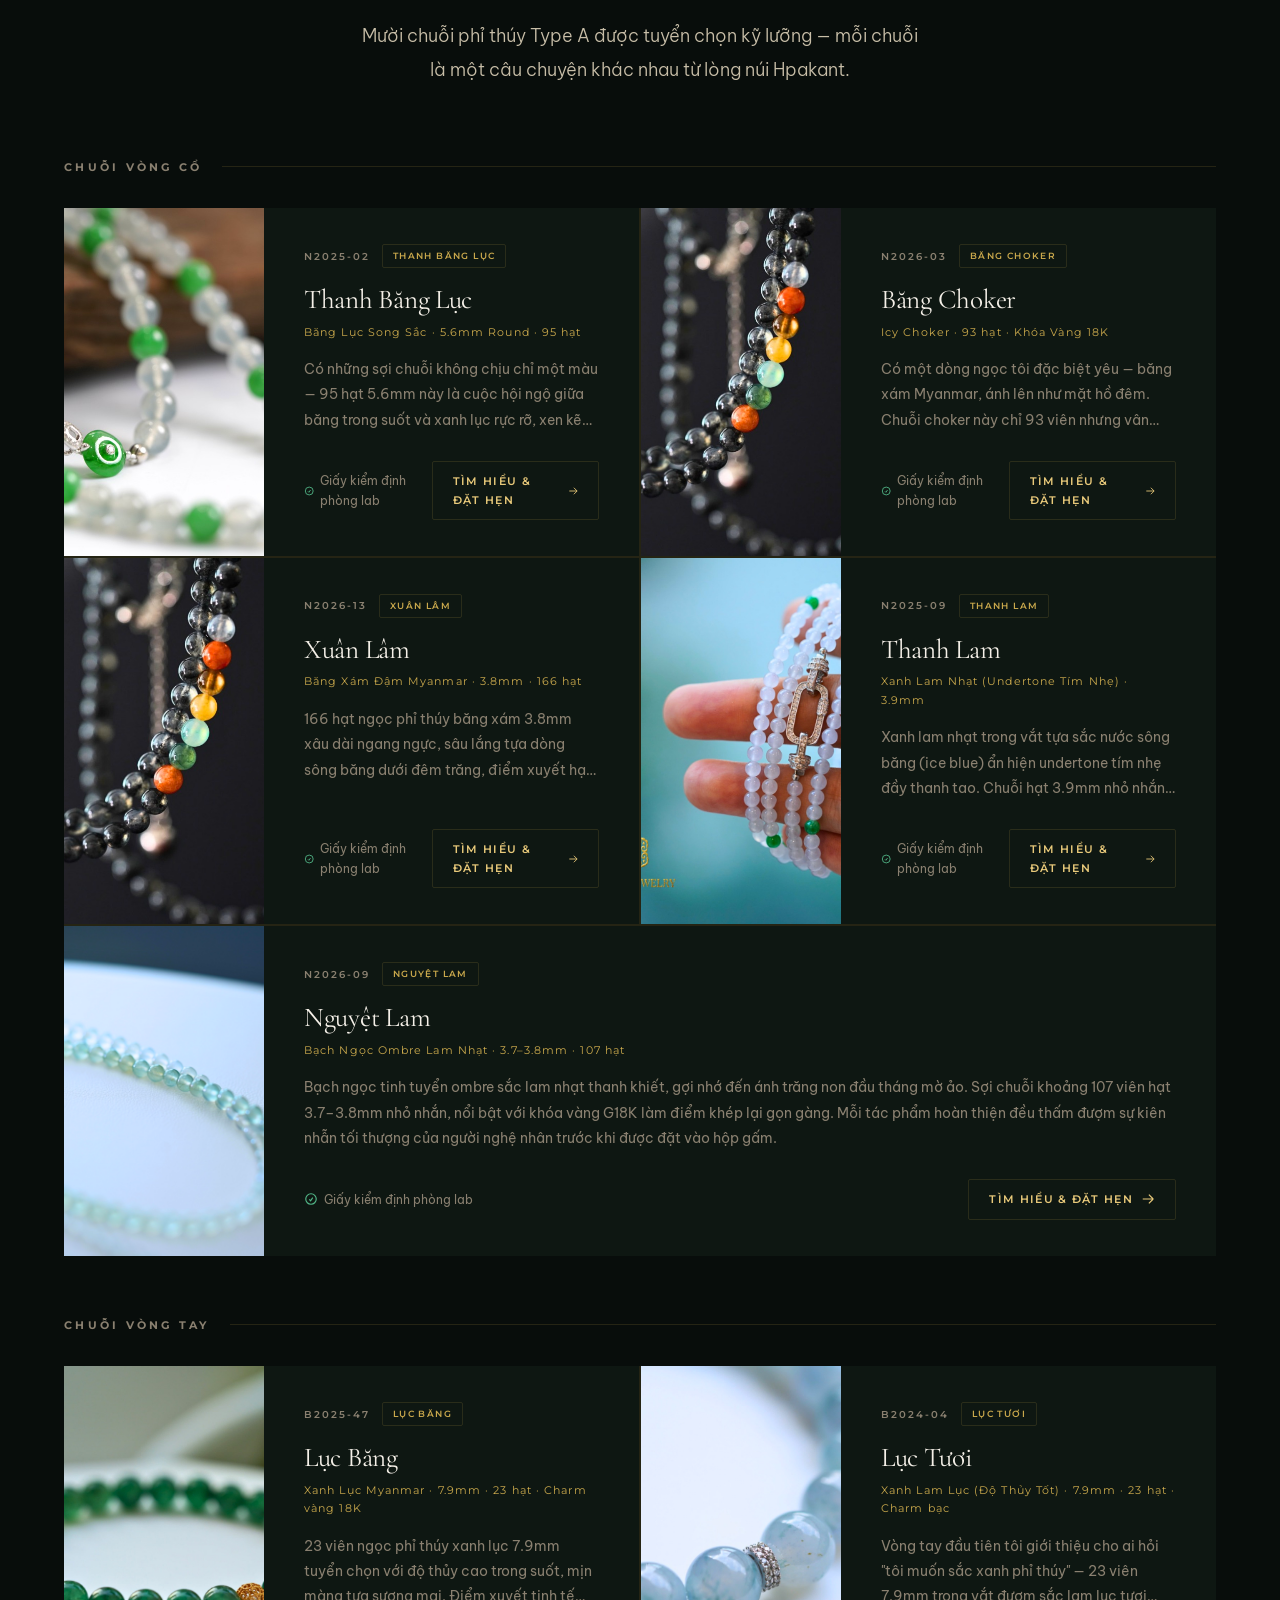
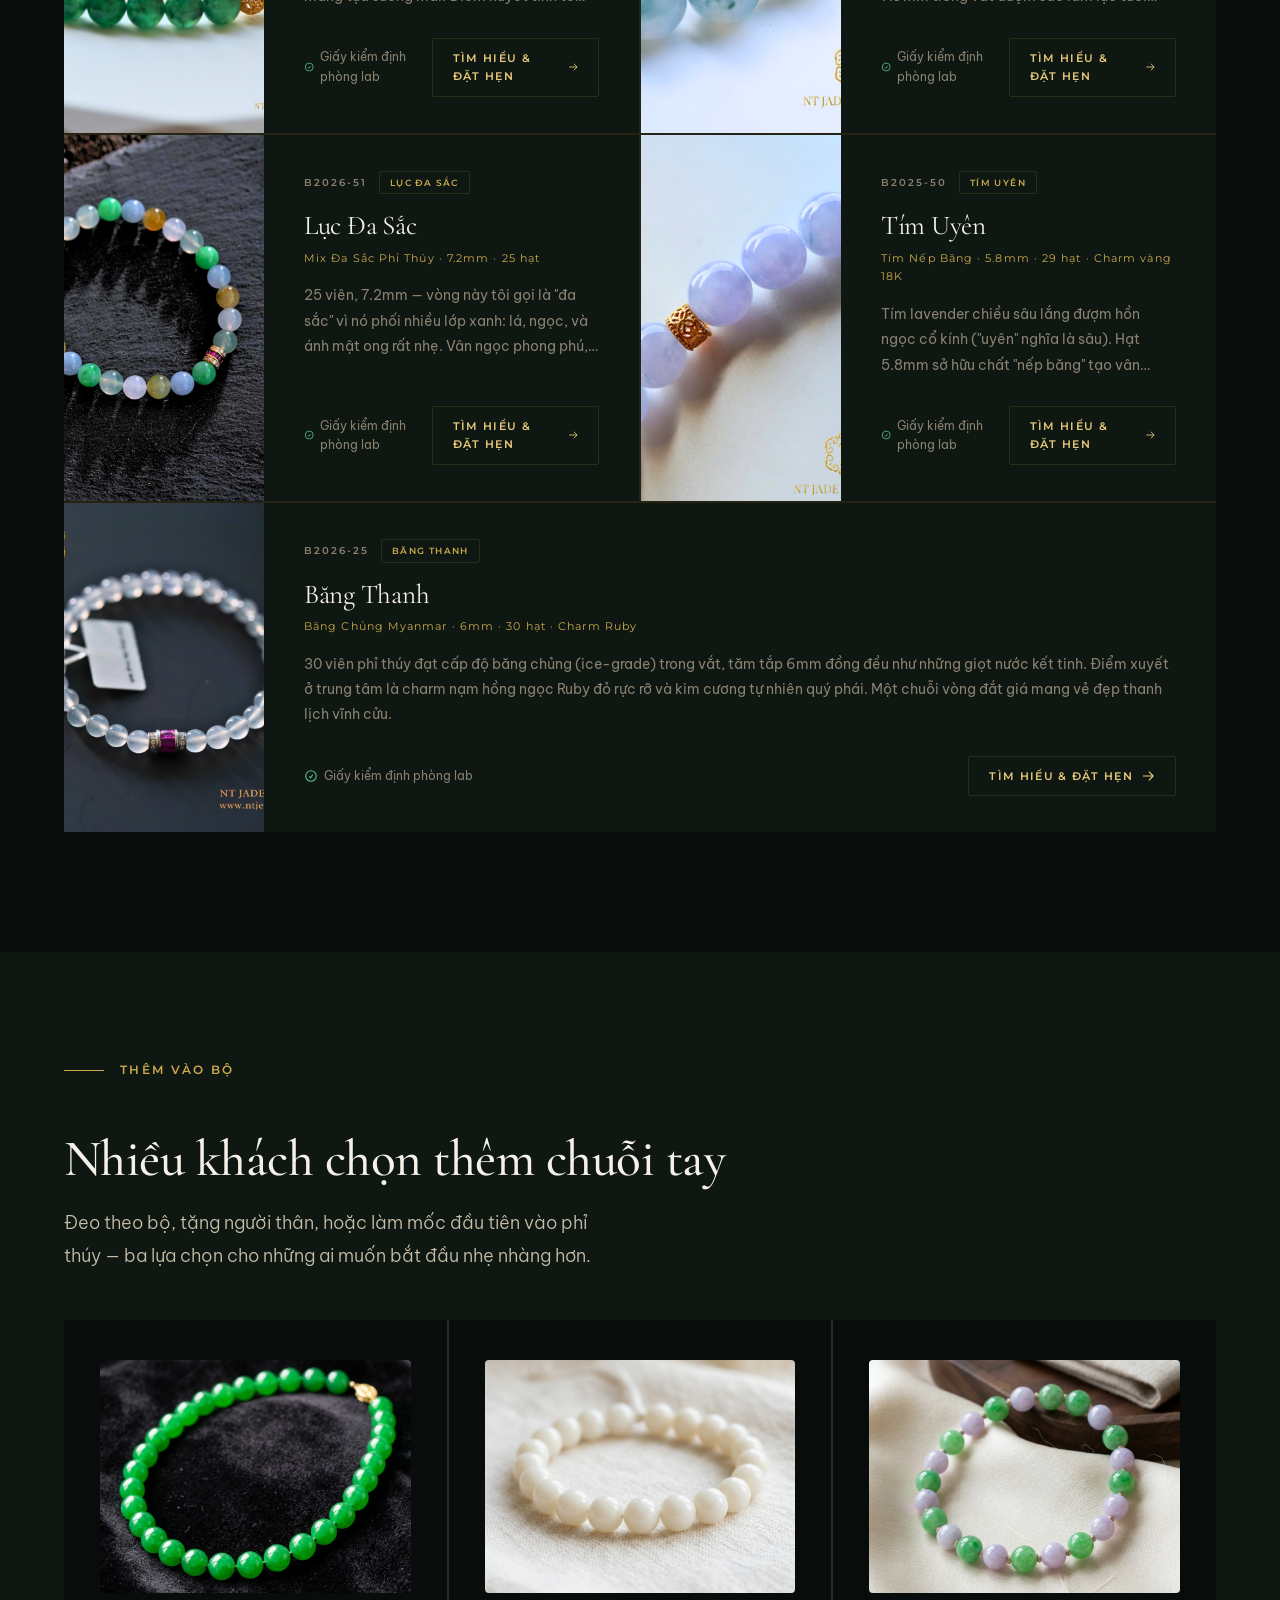
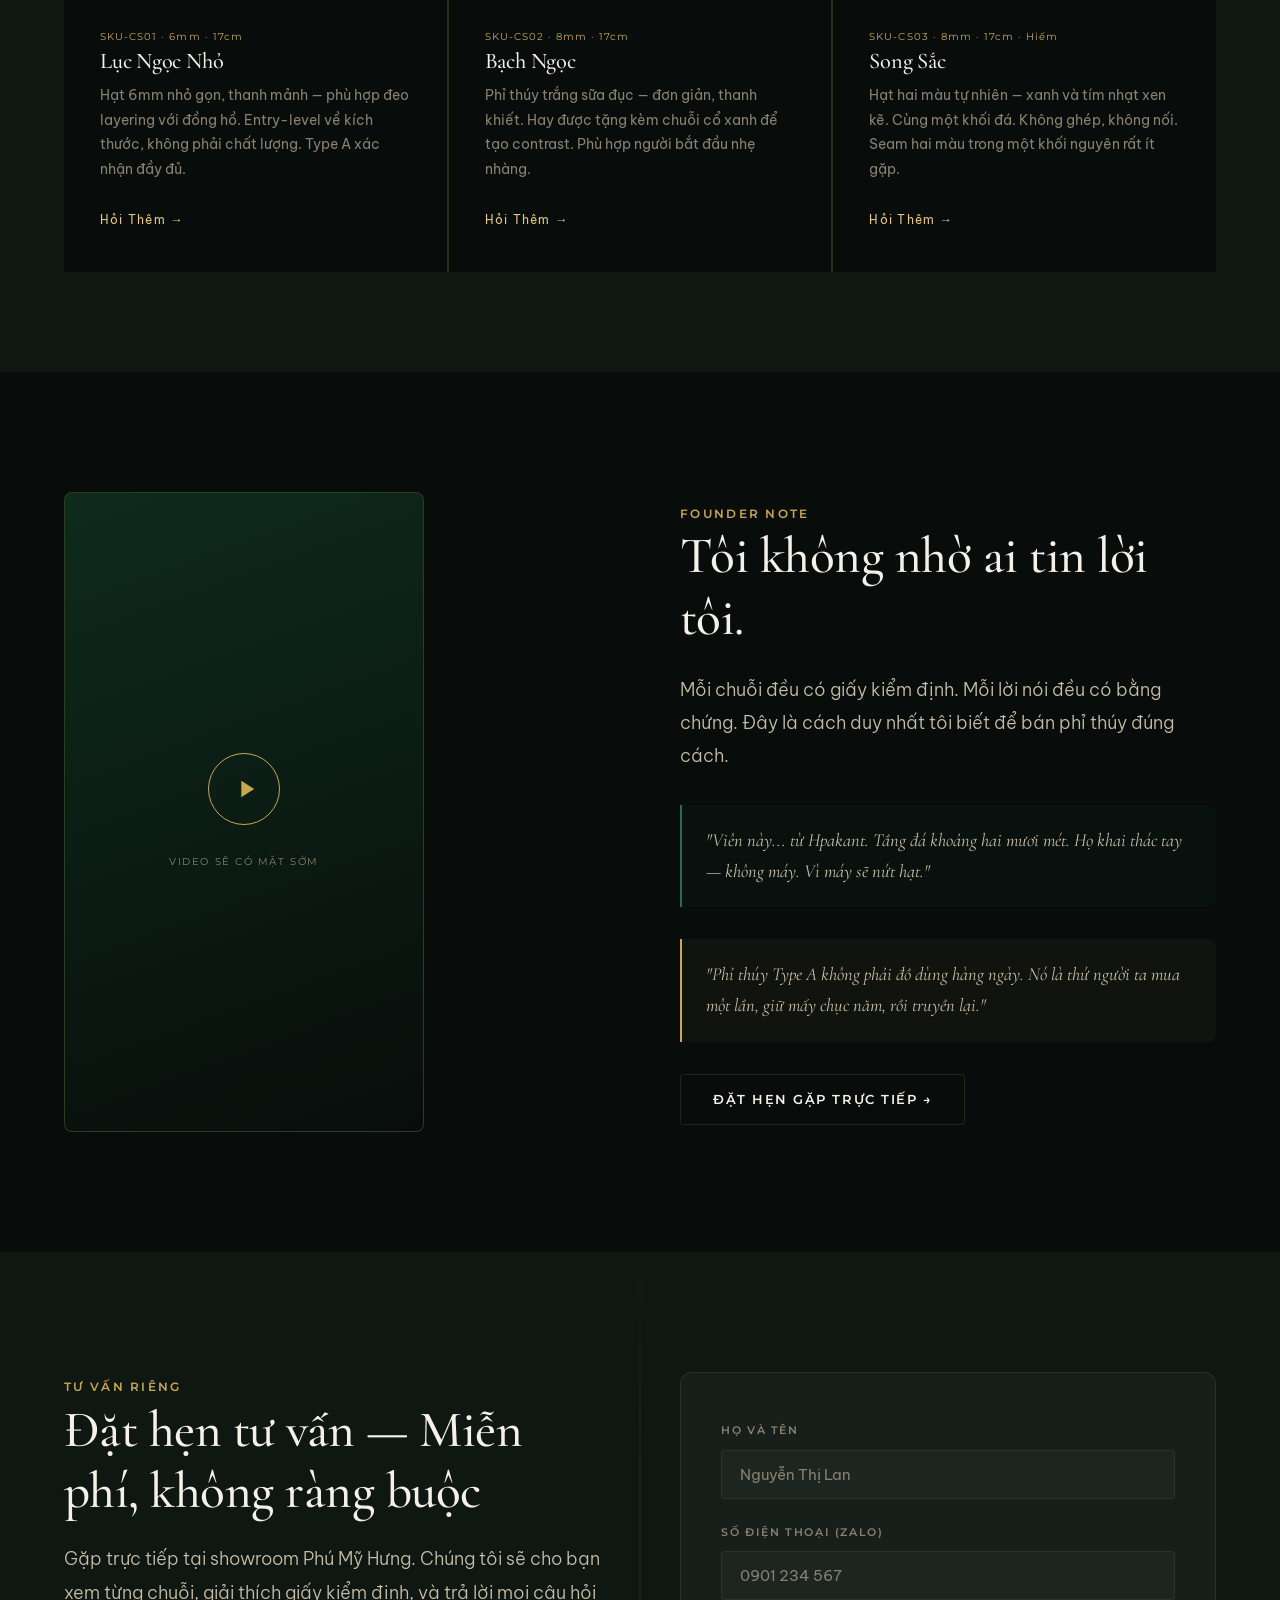
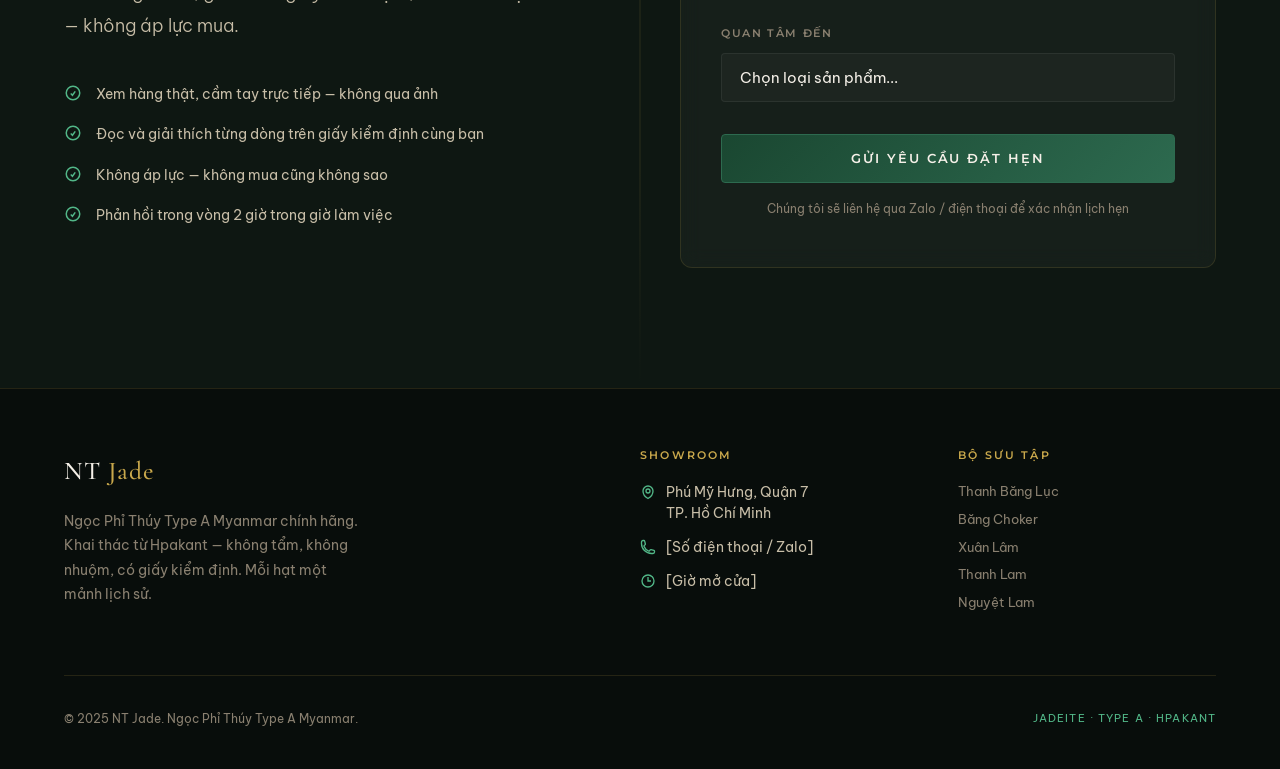
==== commit 5cf7043b: "Update Băng Thanh B2026-25 bracelet: correct image, name from Lục Ấm to Băng Thanh, specs (30 beads " ====
--- a/index.html
+++ b/index.html
@@ -374,17 +374,17 @@
       <!-- SKU-B05 -->
       <article class="sku-card reveal" id="sku-b05" style="grid-column: 1 / -1;">
         <div class="sku-card-image">
-          <img src="images/sku-deep-forest-t.jpg" alt="Vòng tay phỉ thúy Lục Ấm" loading="lazy" />
+          <img src="images/sku-bang-thanh-t.jpg" alt="Vòng tay phỉ thúy Băng Thanh" loading="lazy" />
         </div>
         <div class="sku-card-body">
           <div>
             <div class="sku-meta">
               <span class="sku-id">B2026-25</span>
-              <span class="sku-badge">Lục Ấm</span>
-            </div>
-            <h3 class="sku-name">Lục Ấm</h3>
-            <p class="sku-subtitle">Warm Green Bracelet · 6mm · 30 hạt</p>
-            <p class="sku-desc">Trong bộ này có một vòng mang tone ấm — không phải vàng, mà là lục pha một chút ánh mật ong. 30 viên 6mm, size này thường hợp với cổ tay thanh tú mảnh mai. Một chị từng đến tôi bảo: "Tôi thấy vòng này không giống ngọc, giống như đang nói dịu dàng với tôi." Tôi ghi nhớ câu đó.</p>
+              <span class="sku-badge">Băng Thanh</span>
+            </div>
+            <h3 class="sku-name">Băng Thanh</h3>
+            <p class="sku-subtitle">Băng Chủng Myanmar · 6mm · 30 hạt · Charm Ruby</p>
+            <p class="sku-desc">30 viên phỉ thúy đạt cấp độ băng chủng (ice-grade) trong vắt, tăm tắp 6mm đồng đều như những giọt nước kết tinh. Điểm xuyết ở trung tâm là charm nạm hồng ngọc Ruby đỏ rực rỡ và kim cương tự nhiên quý phái. Một chuỗi vòng đắt giá mang vẻ đẹp thanh lịch vĩnh cửu.</p>
           </div>
           <div class="sku-footer">
             <span class="sku-cert">
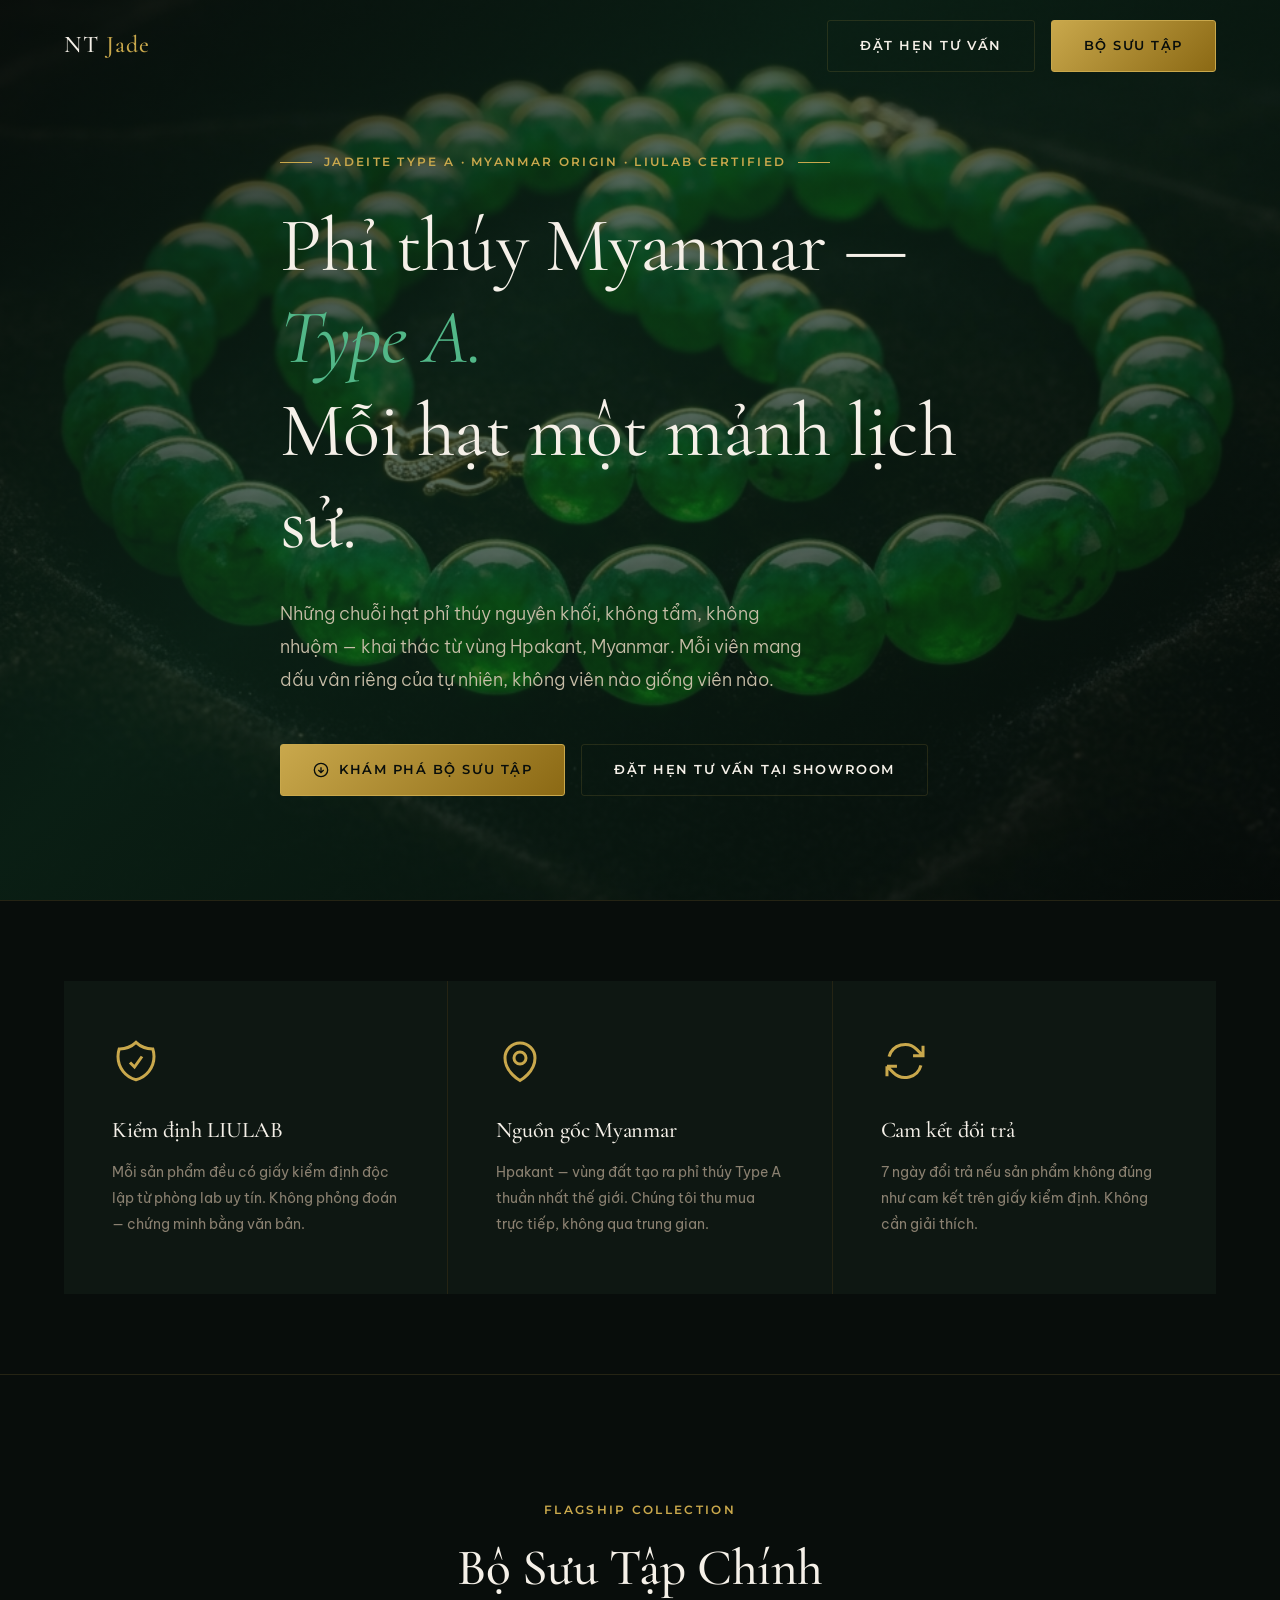
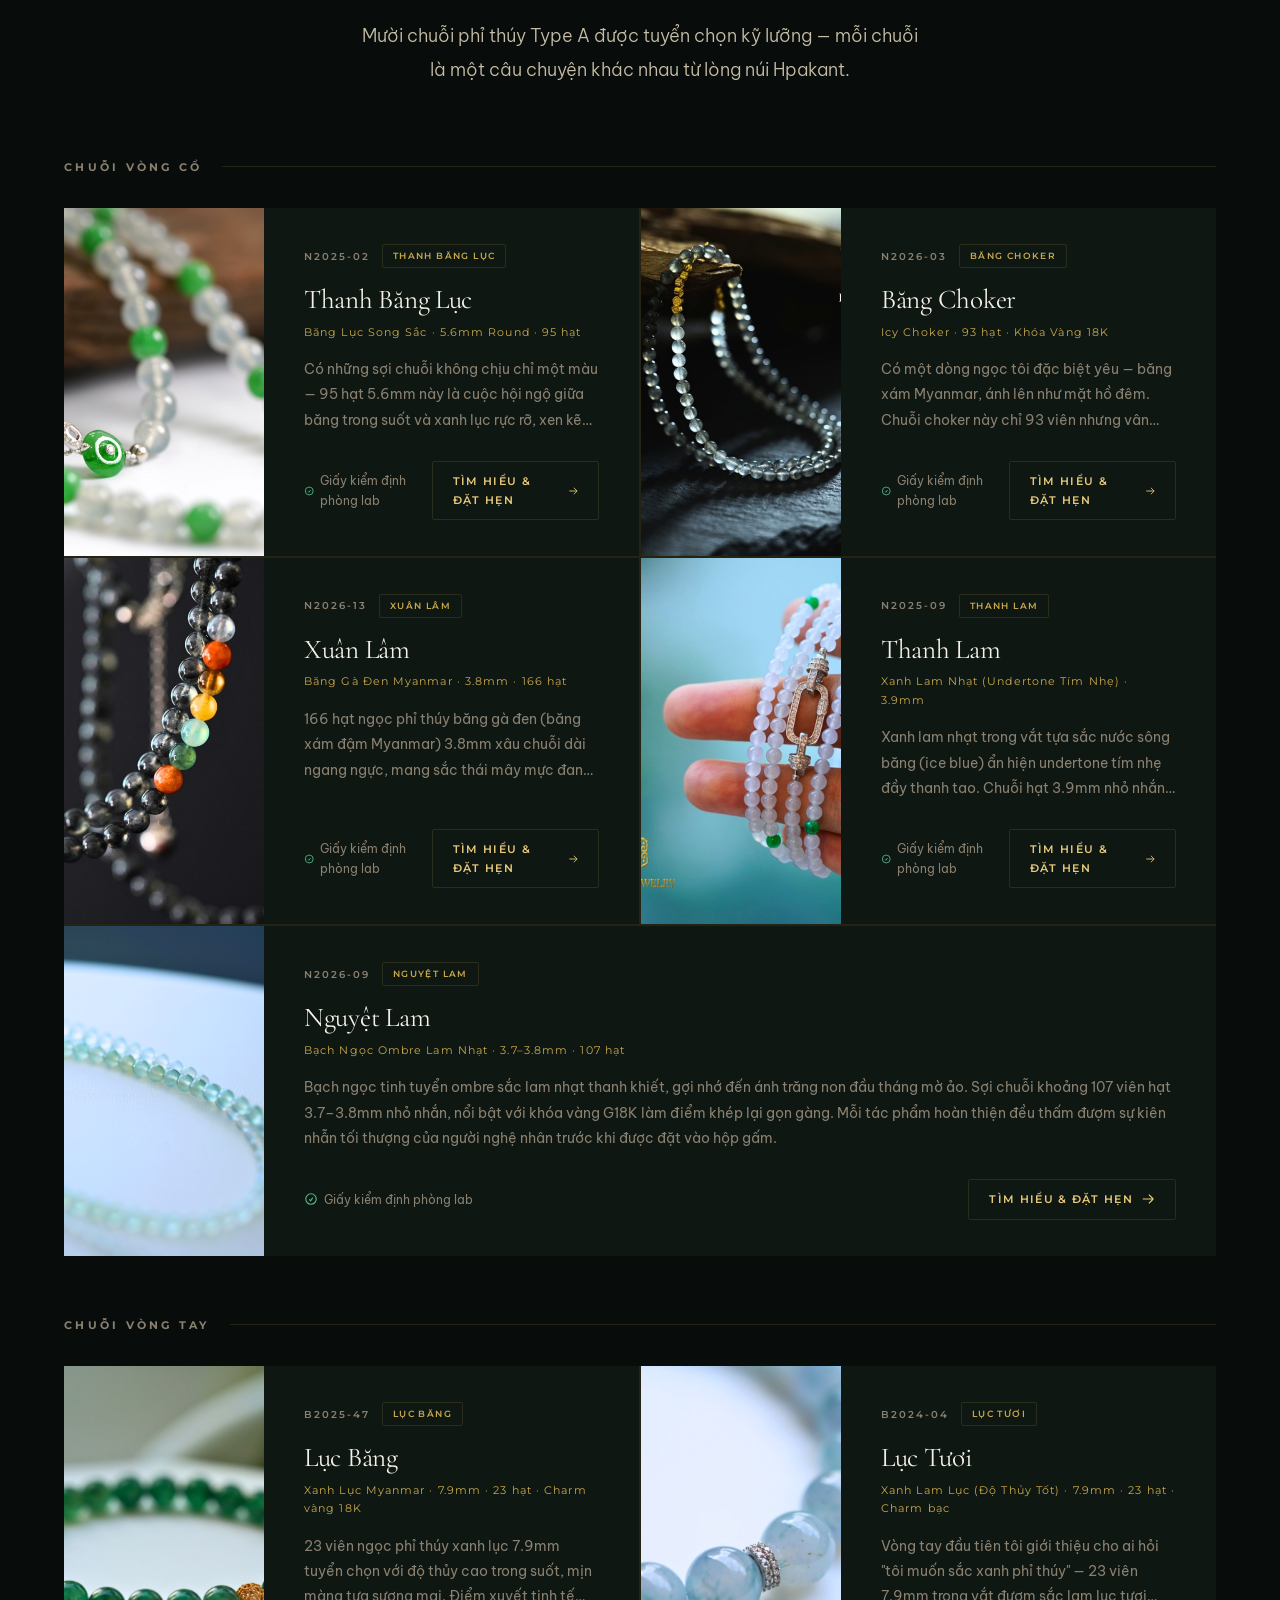
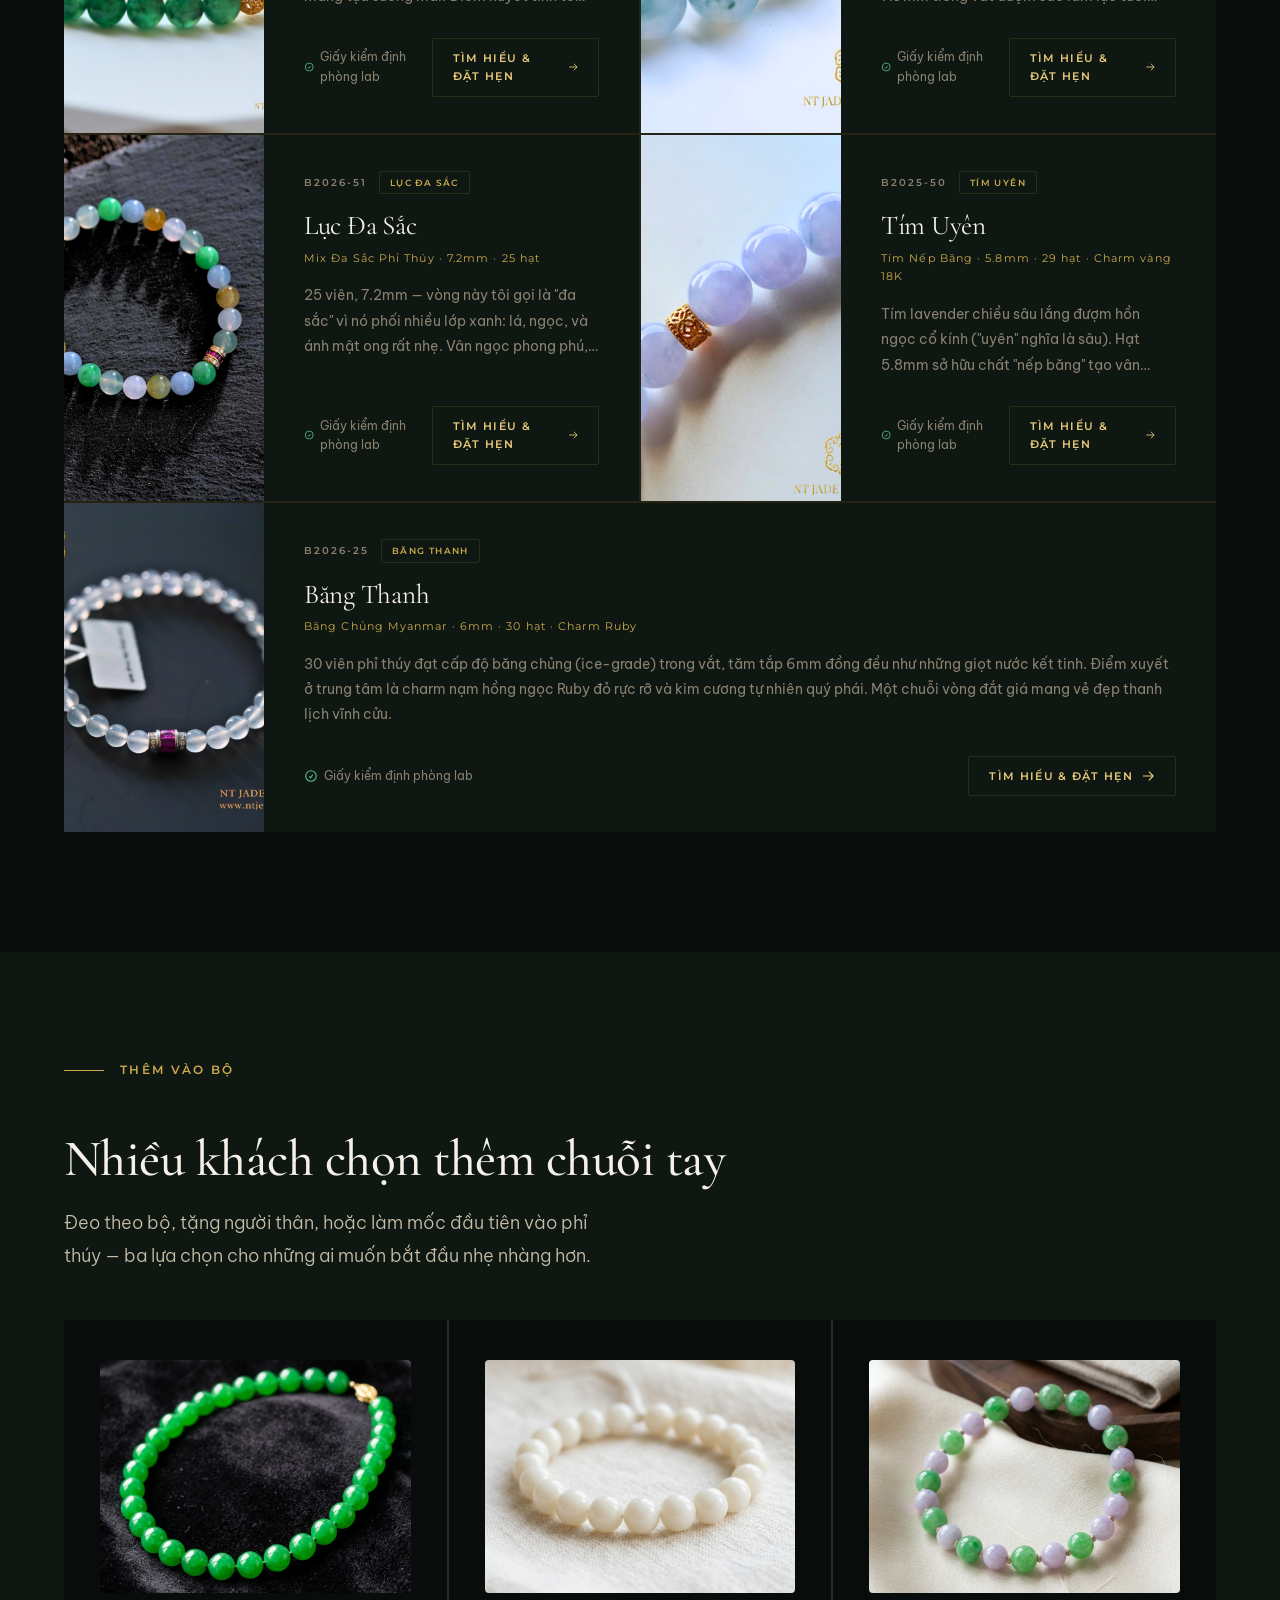
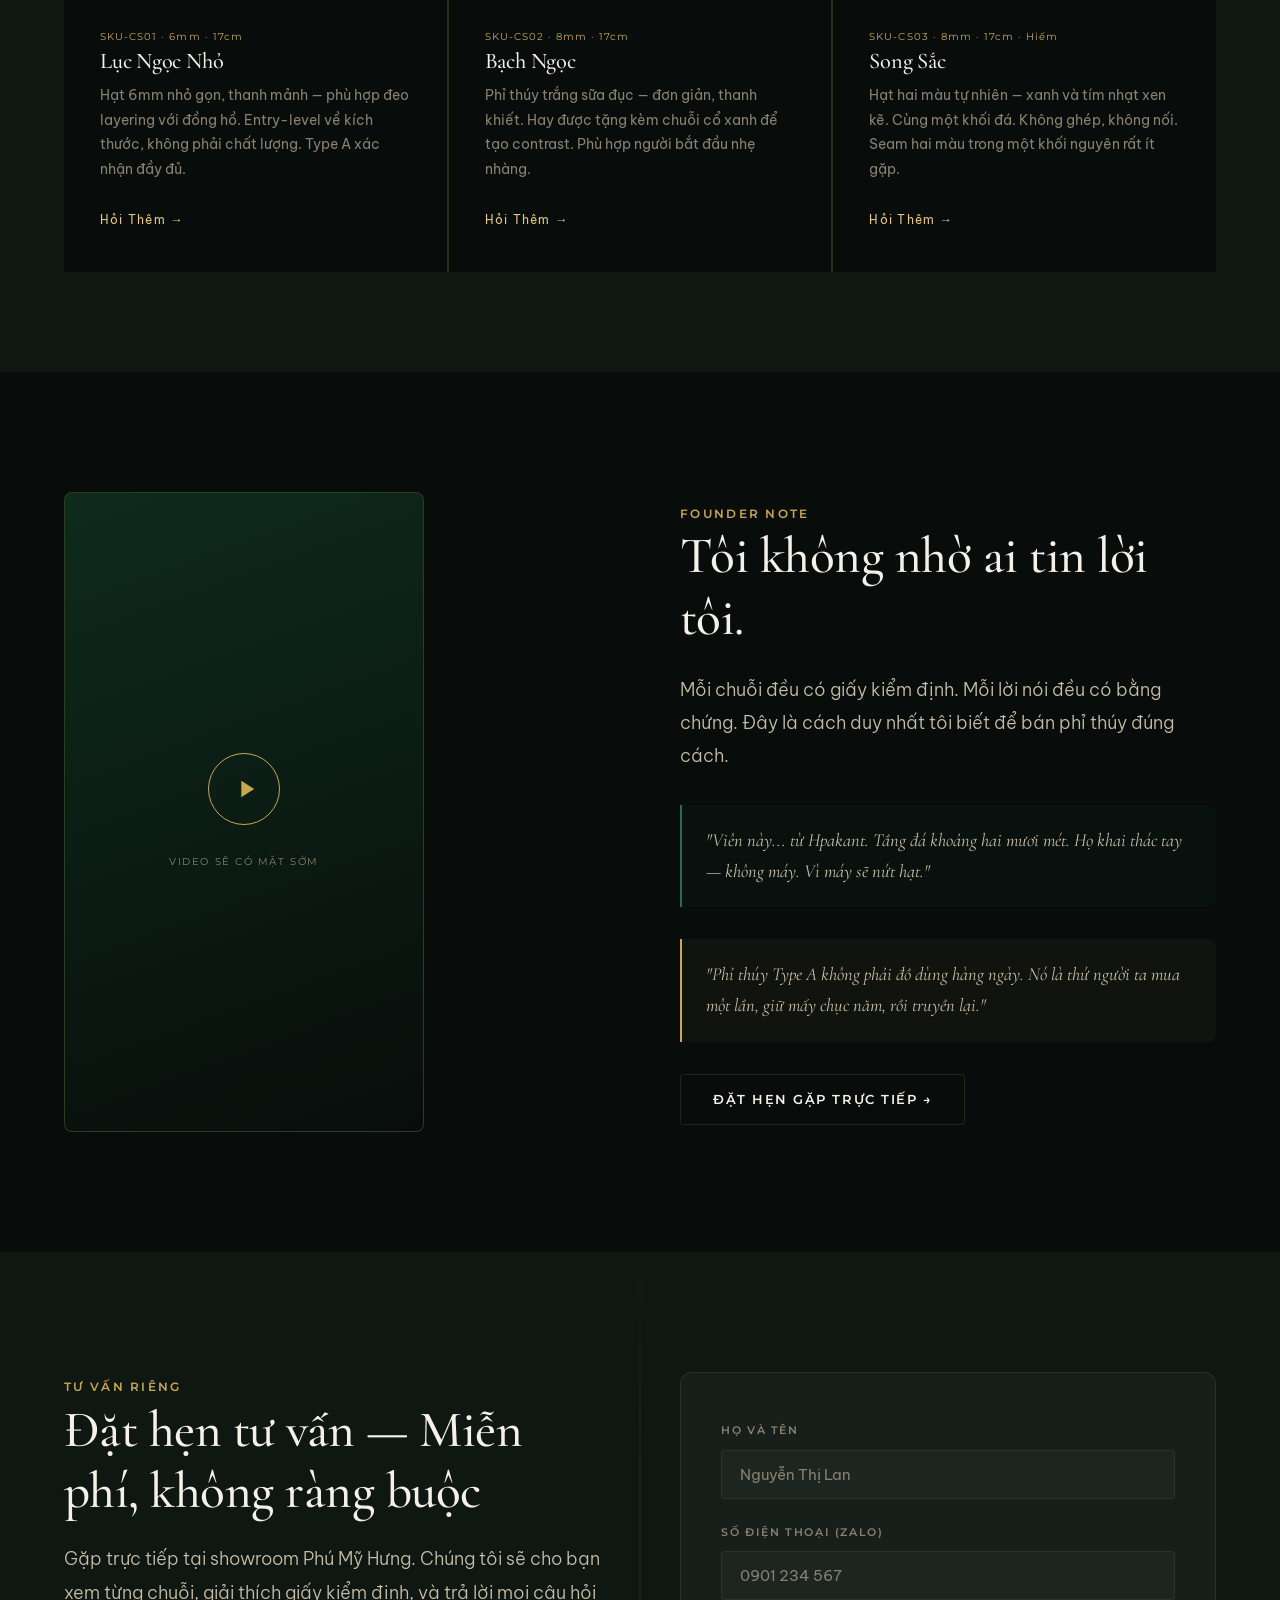
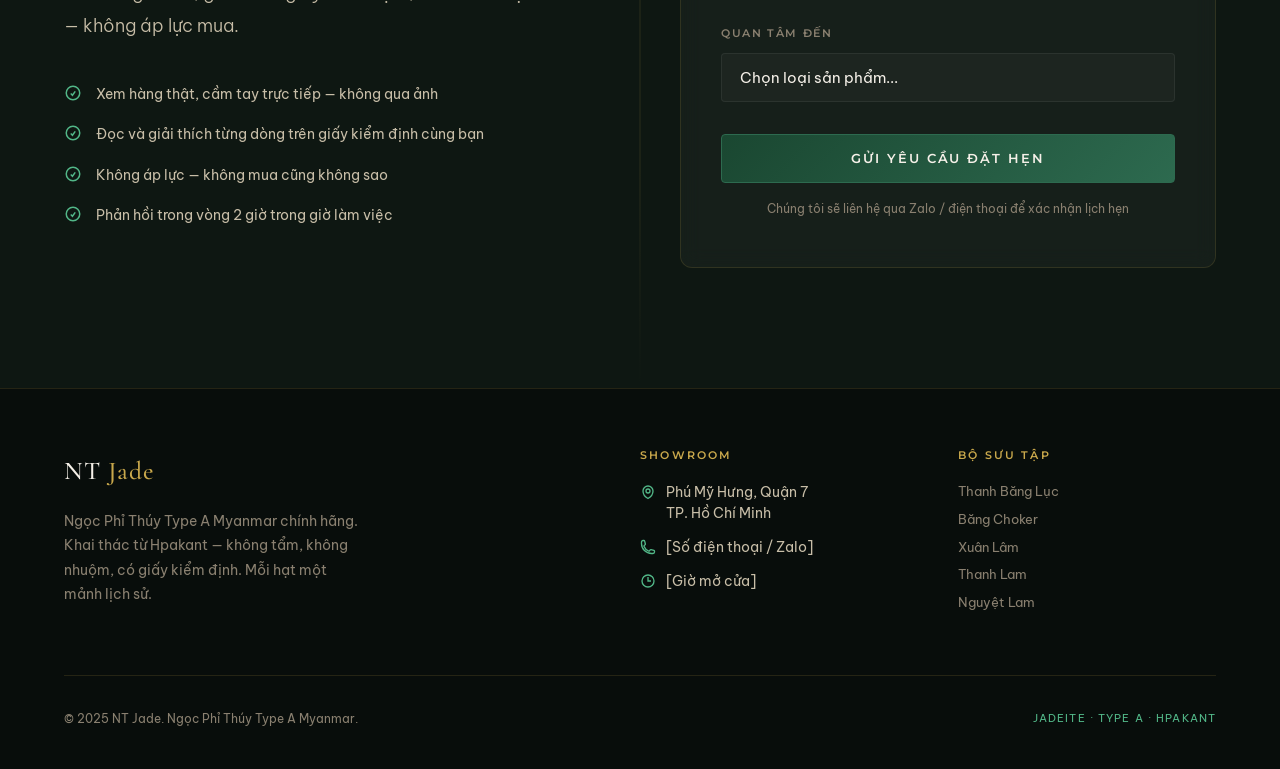
==== commit 4f50ba8b: "Correct image for Băng Choker N2026-03 and Xuân Lâm N2026-13, and update Xuân Lâm description/specs " ====
--- a/index.html
+++ b/index.html
@@ -181,8 +181,8 @@
               <span class="sku-badge">Xuân Lâm</span>
             </div>
             <h3 class="sku-name">Xuân Lâm</h3>
-            <p class="sku-subtitle">Băng Xám Đậm Myanmar · 3.8mm · 166 hạt</p>
-            <p class="sku-desc">166 hạt ngọc phỉ thúy băng xám 3.8mm xâu dài ngang ngực, sâu lắng tựa dòng sông băng dưới đêm trăng, điểm xuyết hạt màu accent sinh động. Có người phụ nữ chọn mang chuỗi ngọc này mỗi khi chồng đi xa, như một điểm tựa tĩnh lặng neo giữ sự an yên nơi tâm trí. Tôi không quên câu chuyện ấy.</p>
+            <p class="sku-subtitle">Băng Gà Đen Myanmar · 3.8mm · 166 hạt</p>
+            <p class="sku-desc">166 hạt ngọc phỉ thúy băng gà đen (băng xám đậm Myanmar) 3.8mm xâu chuỗi dài ngang ngực, mang sắc thái mây mực đan xen trầm lắng mà cực kỳ trong suốt. Một chuỗi ngọc dài thanh lịch được đeo như sợi dây neo yên bình cho tâm hồn.</p>
           </div>
           <div class="sku-footer">
             <span class="sku-cert">
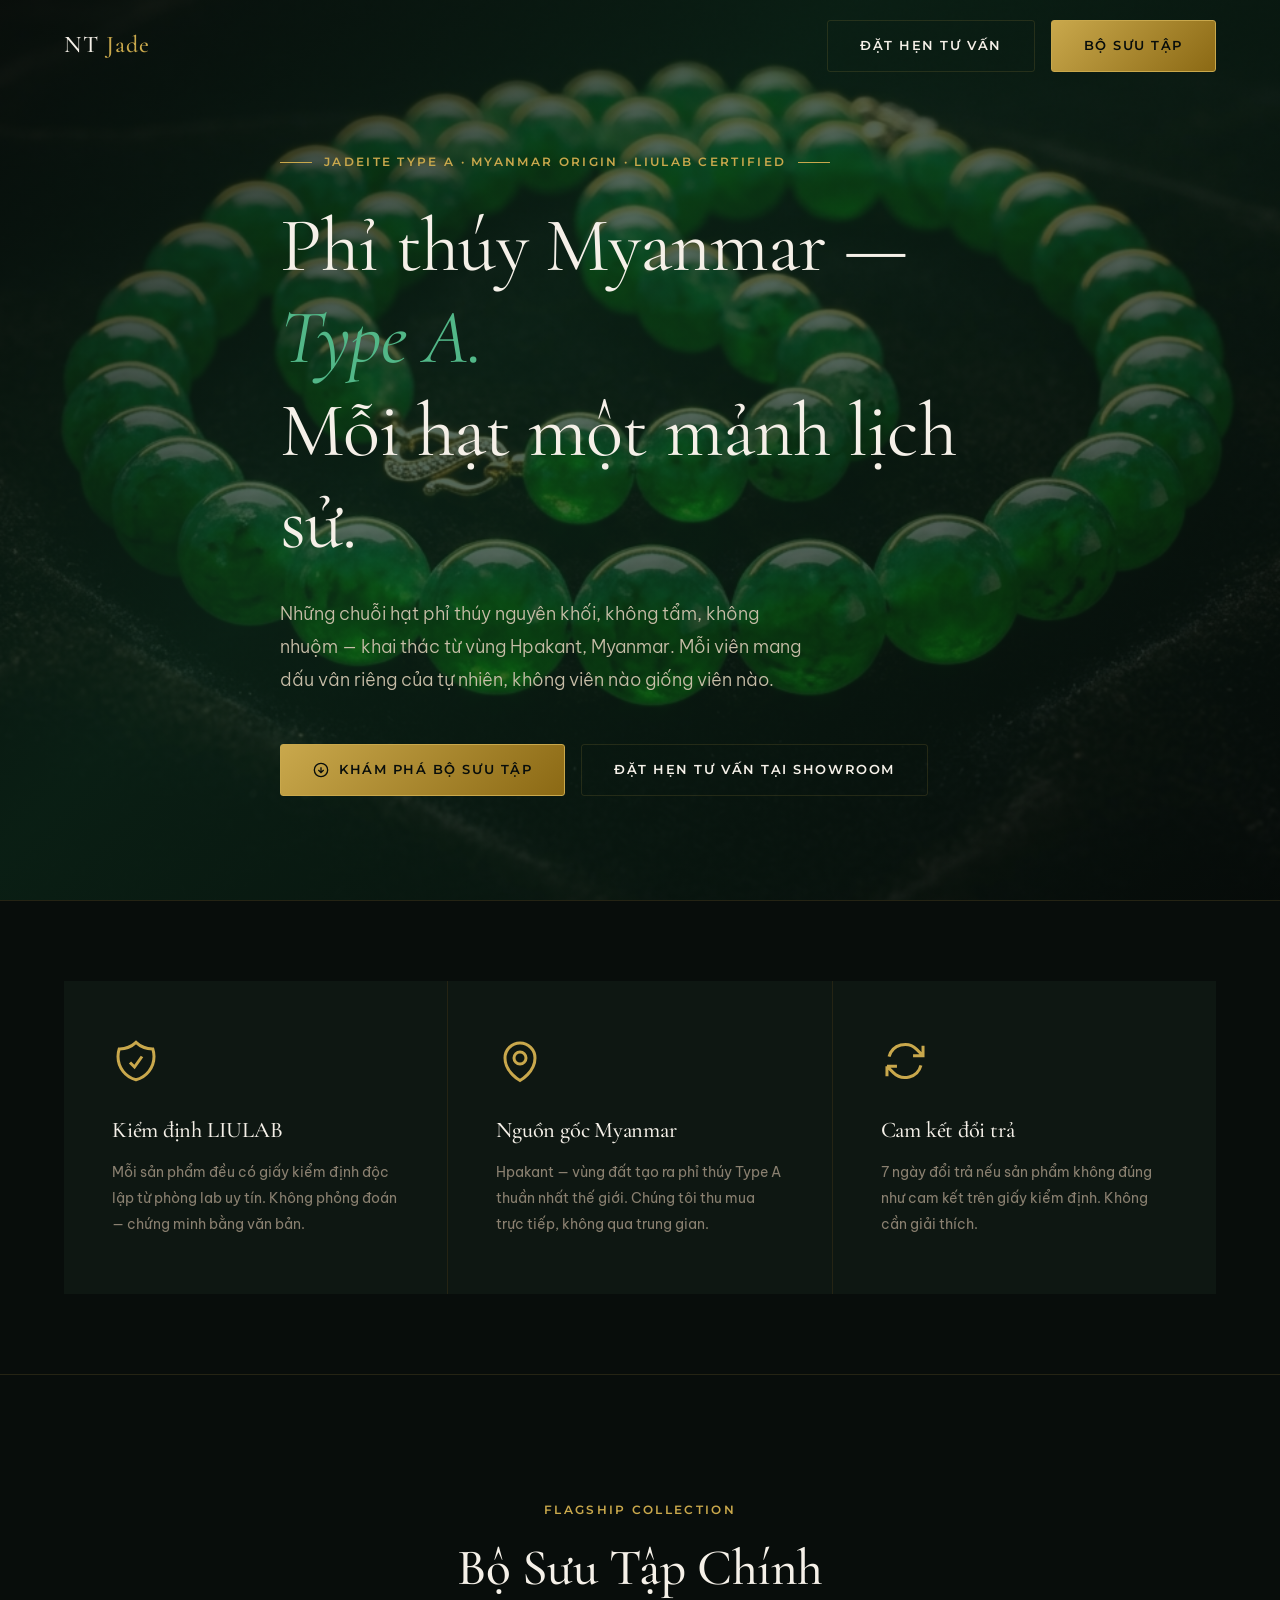
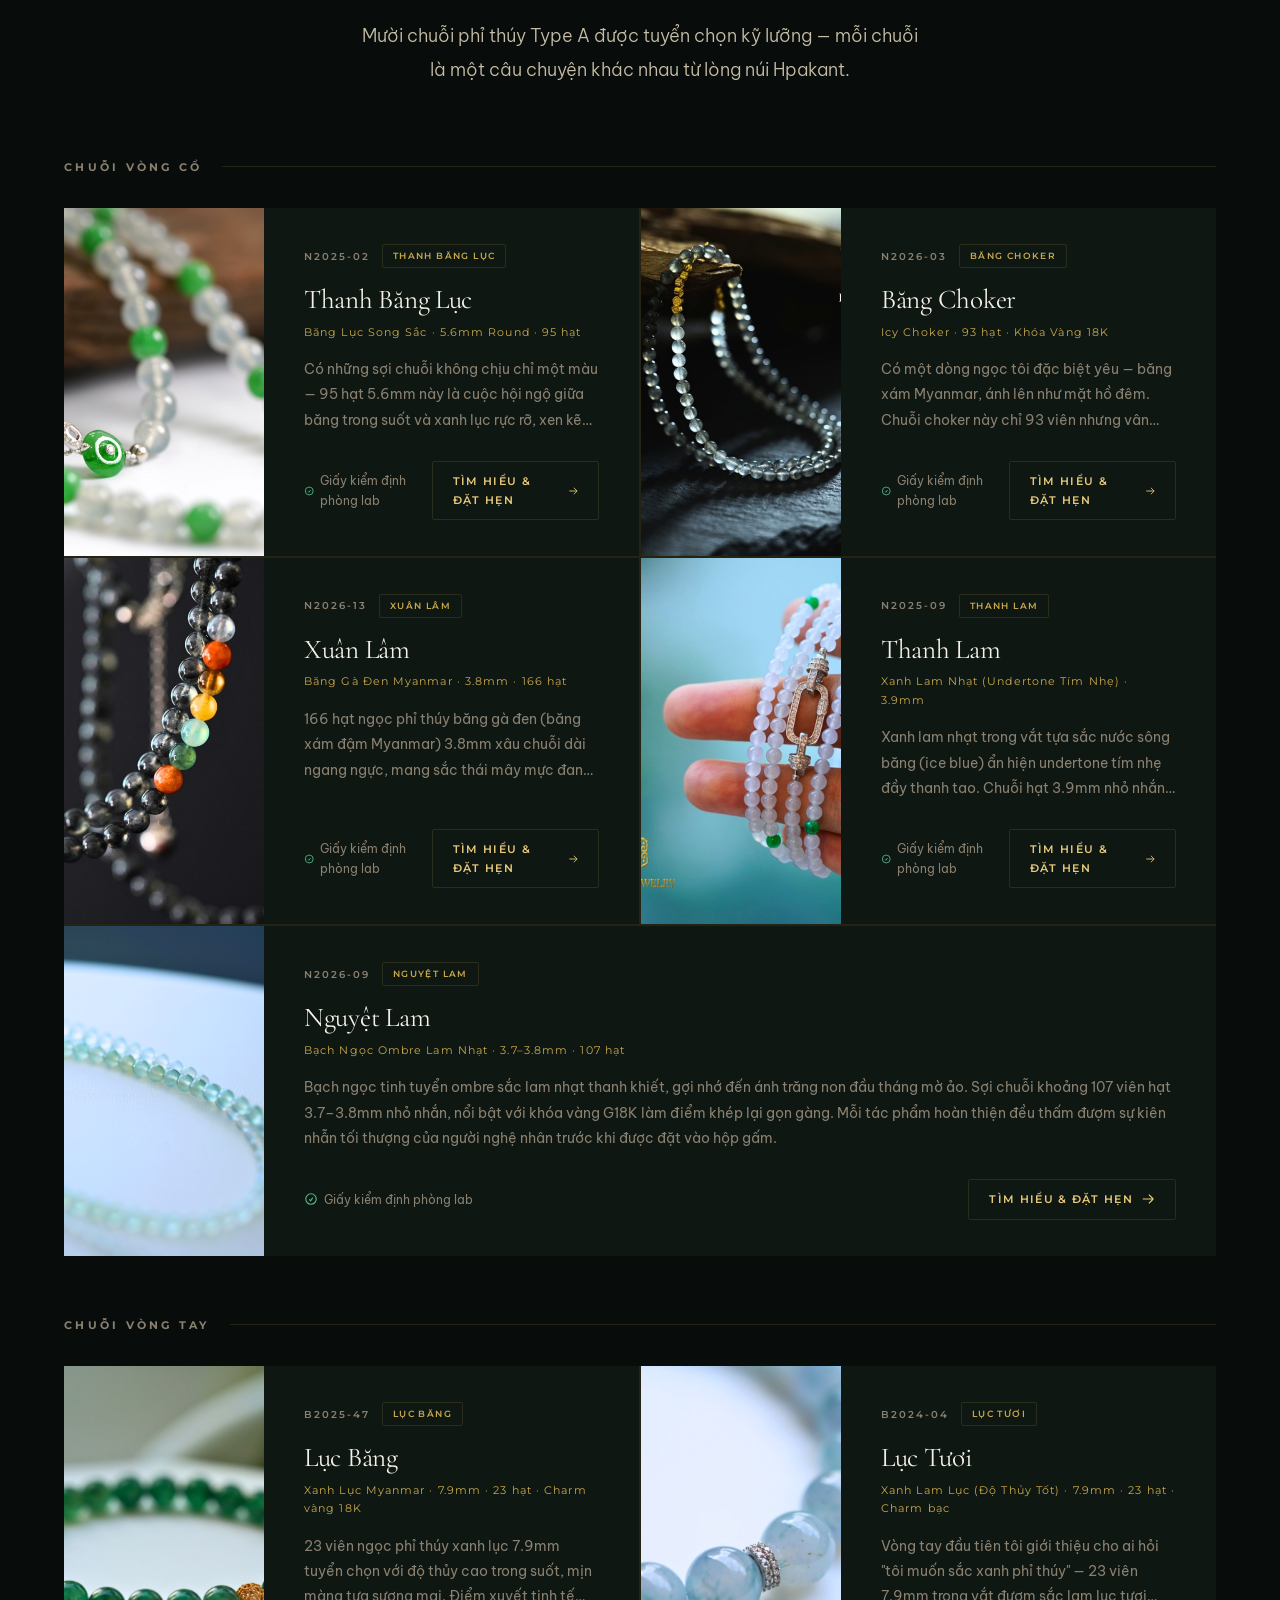
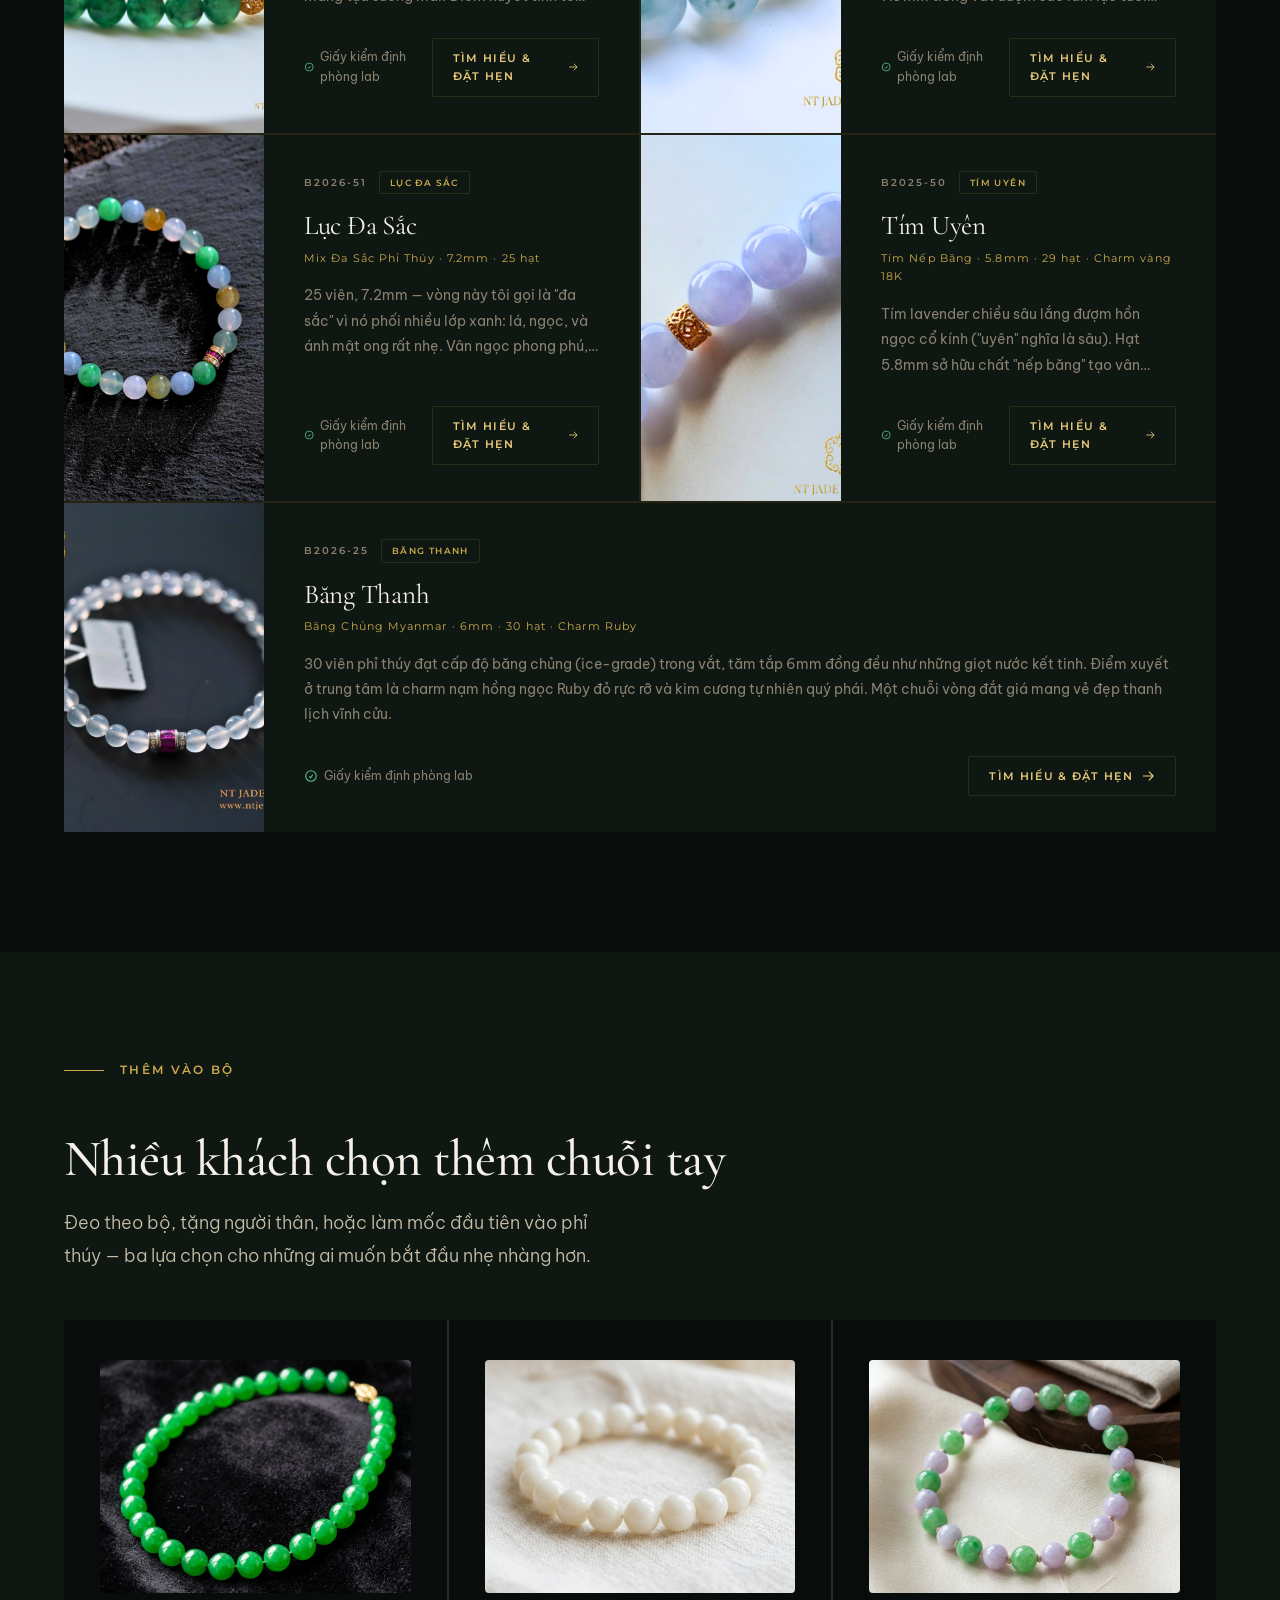
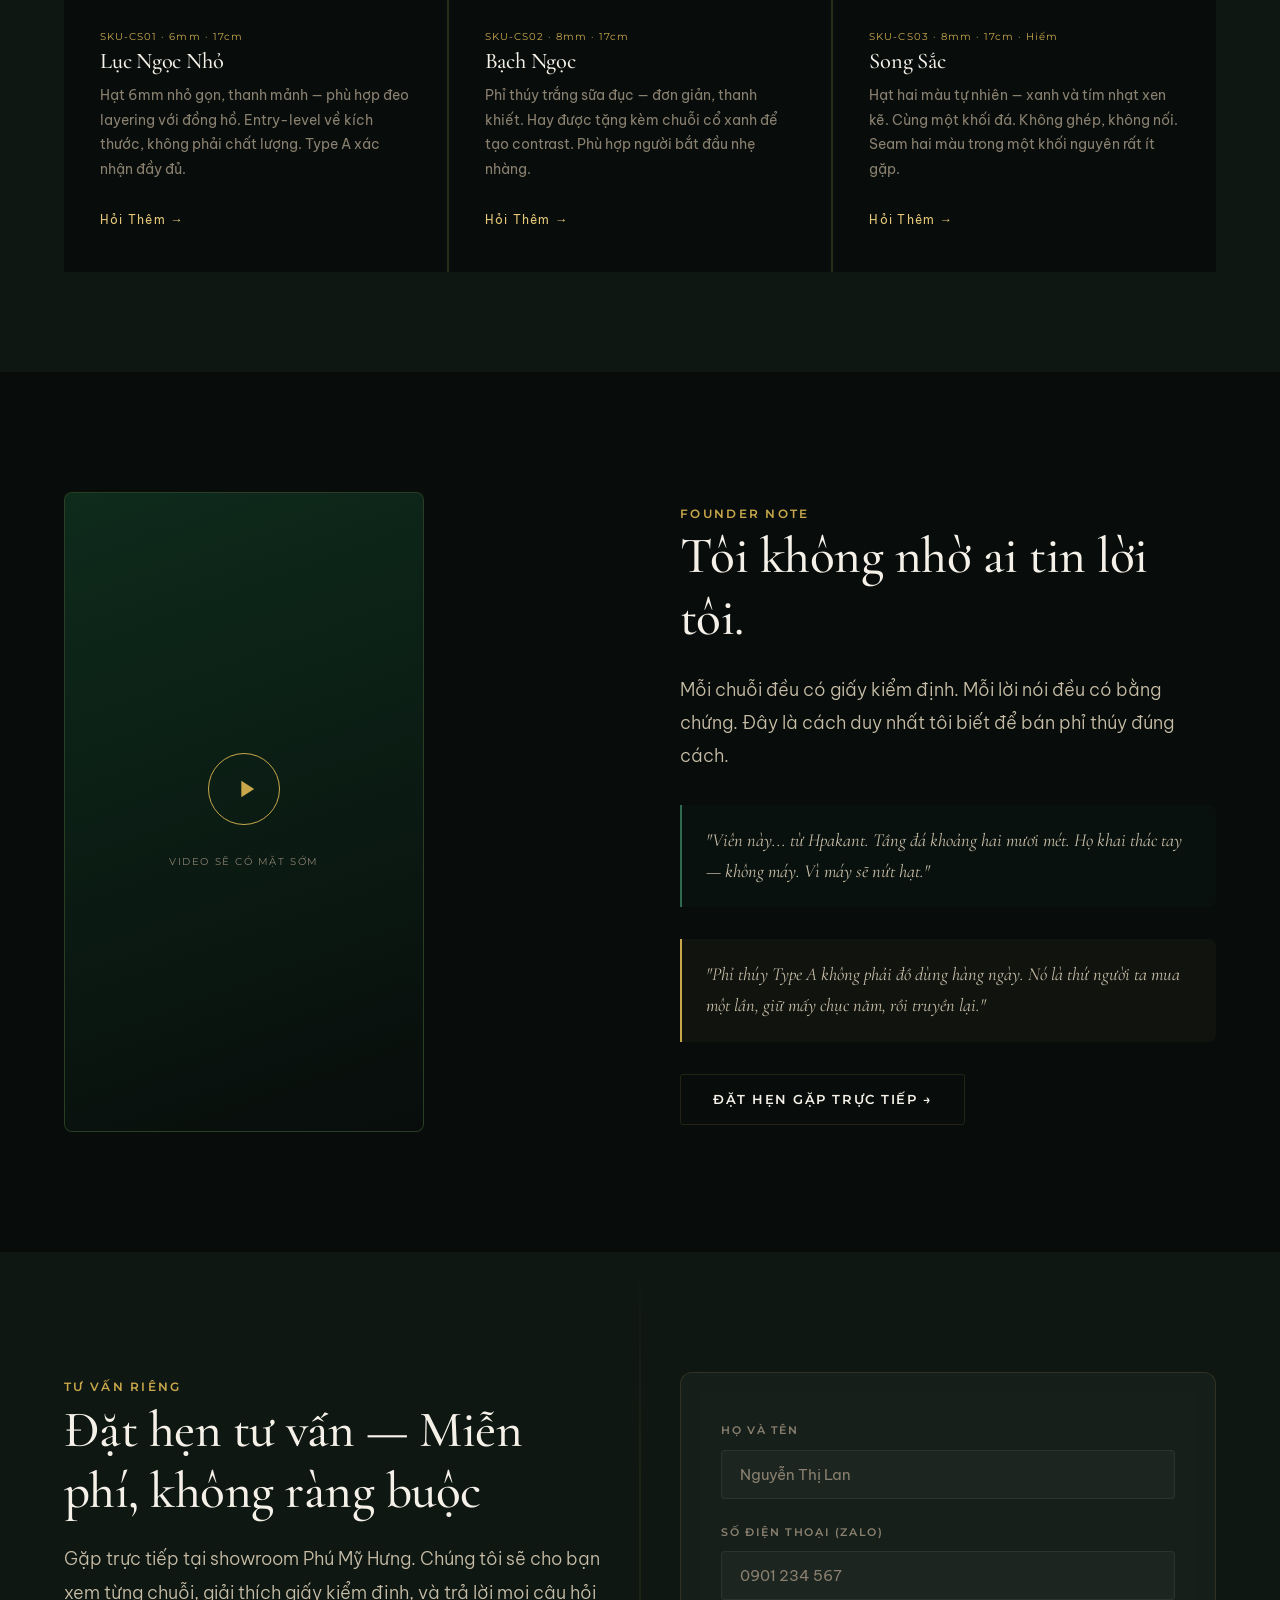
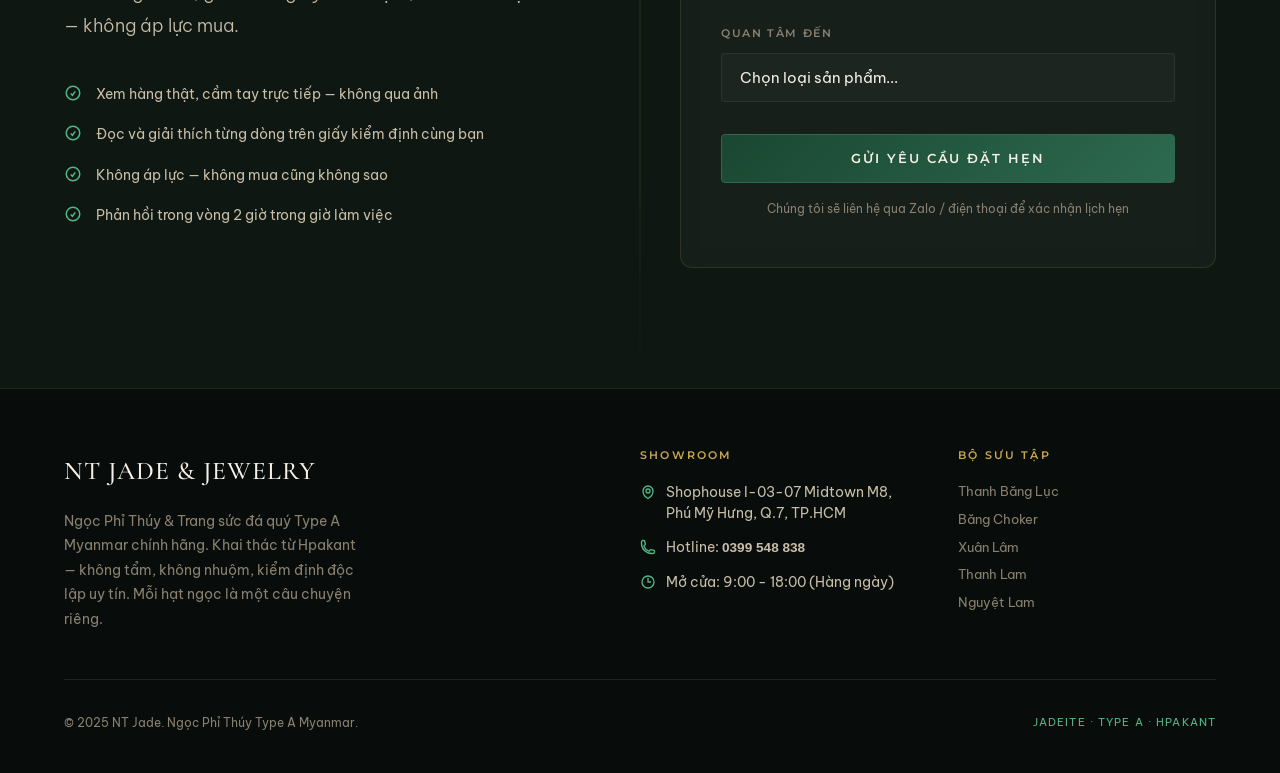
==== commit 57d22cbd: "Add official contact details, address, opening hours, and brand name NT JADE & JEWELRY in footer" ====
--- a/index.html
+++ b/index.html
@@ -571,23 +571,23 @@
     <div class="footer-inner">
 
       <div class="footer-brand">
-        <span class="nav-logo">NT <span>Jade</span></span>
-        <p>Ngọc Phỉ Thúy Type A Myanmar chính hãng. Khai thác từ Hpakant — không tẩm, không nhuộm, có giấy kiểm định. Mỗi hạt một mảnh lịch sử.</p>
+        <span class="nav-logo" style="font-size:1.6rem;">NT JADE & JEWELRY</span>
+        <p>Ngọc Phỉ Thúy & Trang sức đá quý Type A Myanmar chính hãng. Khai thác từ Hpakant — không tẩm, không nhuộm, kiểm định độc lập uy tín. Mỗi hạt ngọc là một câu chuyện riêng.</p>
       </div>
 
       <div class="footer-col">
         <h4>Showroom</h4>
         <div class="footer-info-item">
           <svg viewBox="0 0 24 24" fill="none" stroke="currentColor" stroke-width="2"><path d="M15 10.5a3 3 0 11-6 0 3 3 0 016 0z"/><path d="M19.5 10.5c0 7.142-7.5 11.25-7.5 11.25S4.5 17.642 4.5 10.5a7.5 7.5 0 1115 0z"/></svg>
-          <span>Phú Mỹ Hưng, Quận 7<br/>TP. Hồ Chí Minh</span>
+          <span>Shophouse I-03-07 Midtown M8,<br/>Phú Mỹ Hưng, Q.7, TP.HCM</span>
         </div>
         <div class="footer-info-item">
           <svg viewBox="0 0 24 24" fill="none" stroke="currentColor" stroke-width="2"><path d="M2.25 6.75c0 8.284 6.716 15 15 15h2.25a2.25 2.25 0 002.25-2.25v-1.372c0-.516-.351-.966-.852-1.091l-4.423-1.106c-.44-.11-.902.055-1.173.417l-.97 1.293c-.282.376-.769.542-1.21.38a12.035 12.035 0 01-7.143-7.143c-.162-.441.004-.928.38-1.21l1.293-.97c.363-.271.527-.734.417-1.173L6.963 3.102a1.125 1.125 0 00-1.091-.852H4.5A2.25 2.25 0 002.25 4.5v2.25z"/></svg>
-          <span>[Số điện thoại / Zalo]</span>
+          <span>Hotline: <a href="tel:0399548838" style="color:inherit;text-decoration:none;font-weight:600;transition:color 0.3s;" onmouseover="this.style.color='var(--gold-light)'" onmouseout="this.style.color='inherit'">0399 548 838</a></span>
         </div>
         <div class="footer-info-item">
           <svg viewBox="0 0 24 24" fill="none" stroke="currentColor" stroke-width="2"><path d="M12 6v6h4.5m4.5 0a9 9 0 11-18 0 9 9 0 0118 0z"/></svg>
-          <span>[Giờ mở cửa]</span>
+          <span>Mở cửa: 9:00 - 18:00 (Hàng ngày)</span>
         </div>
       </div>
 
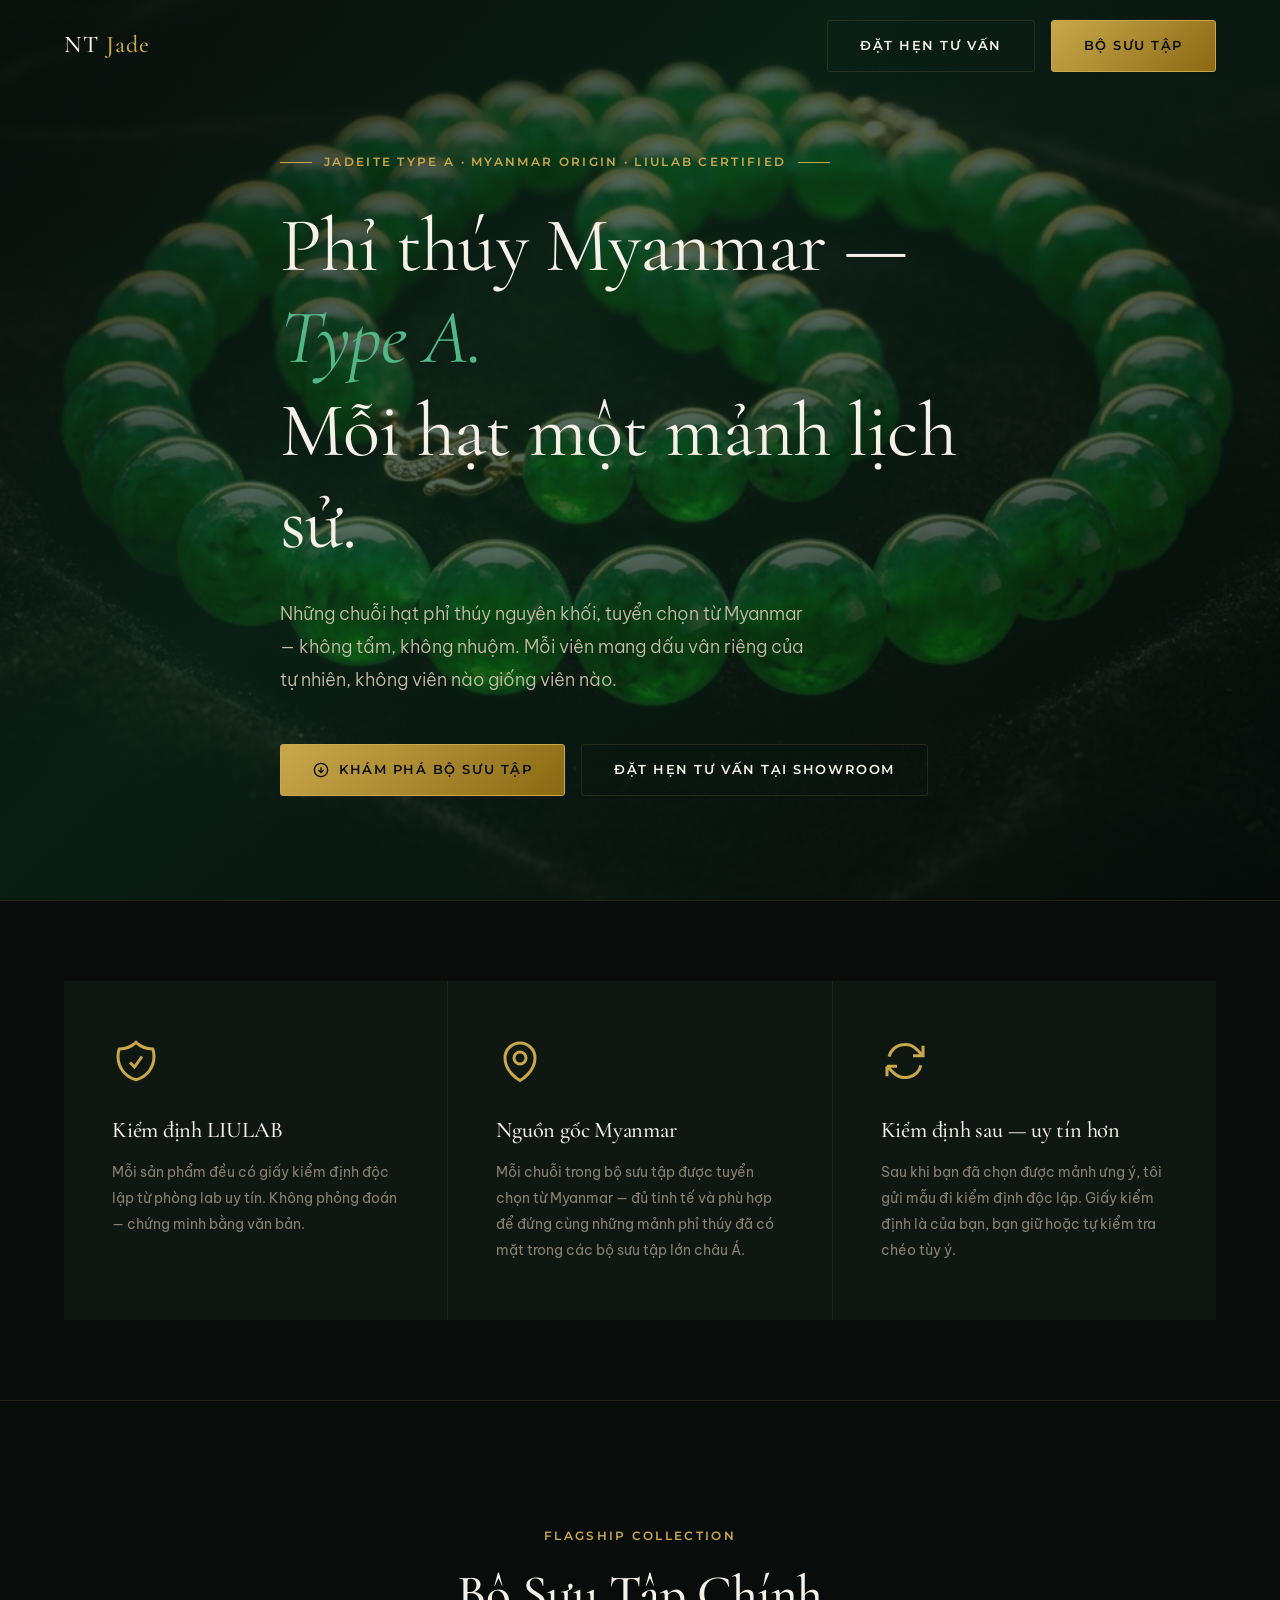
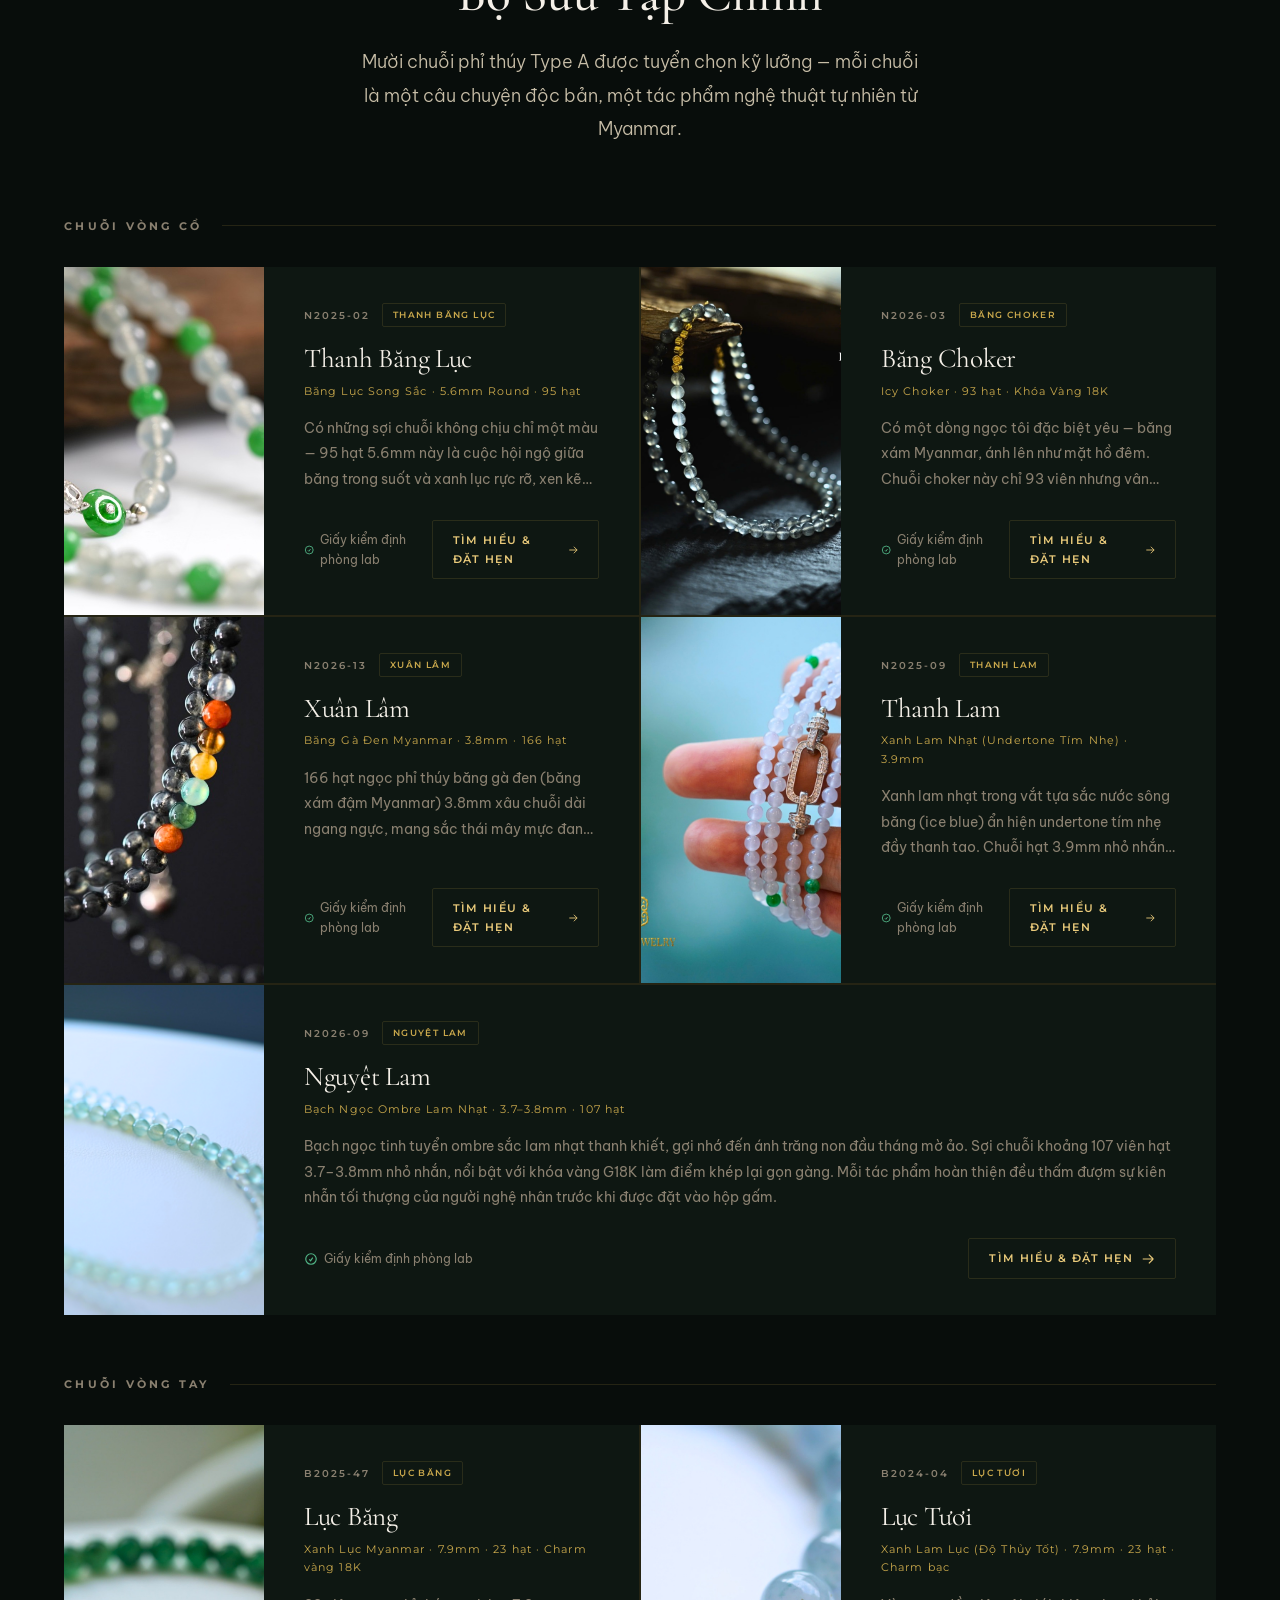
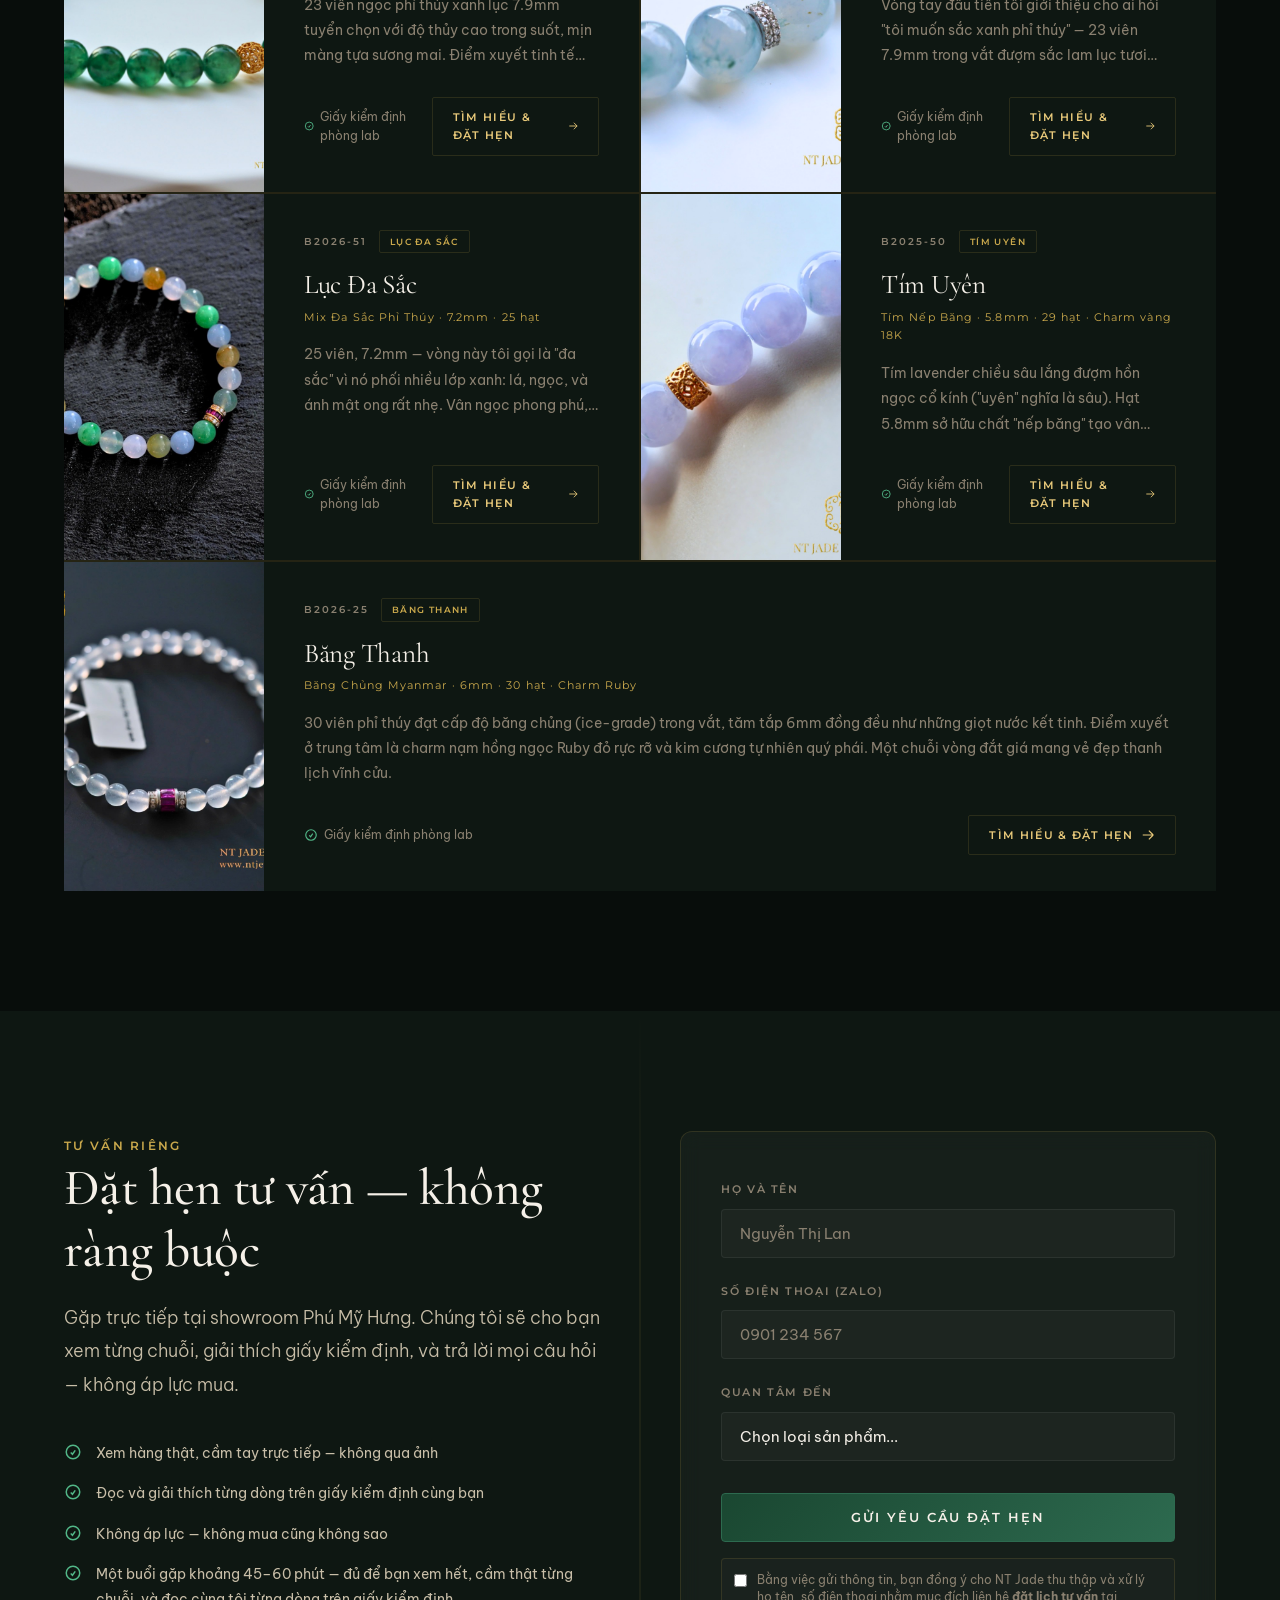
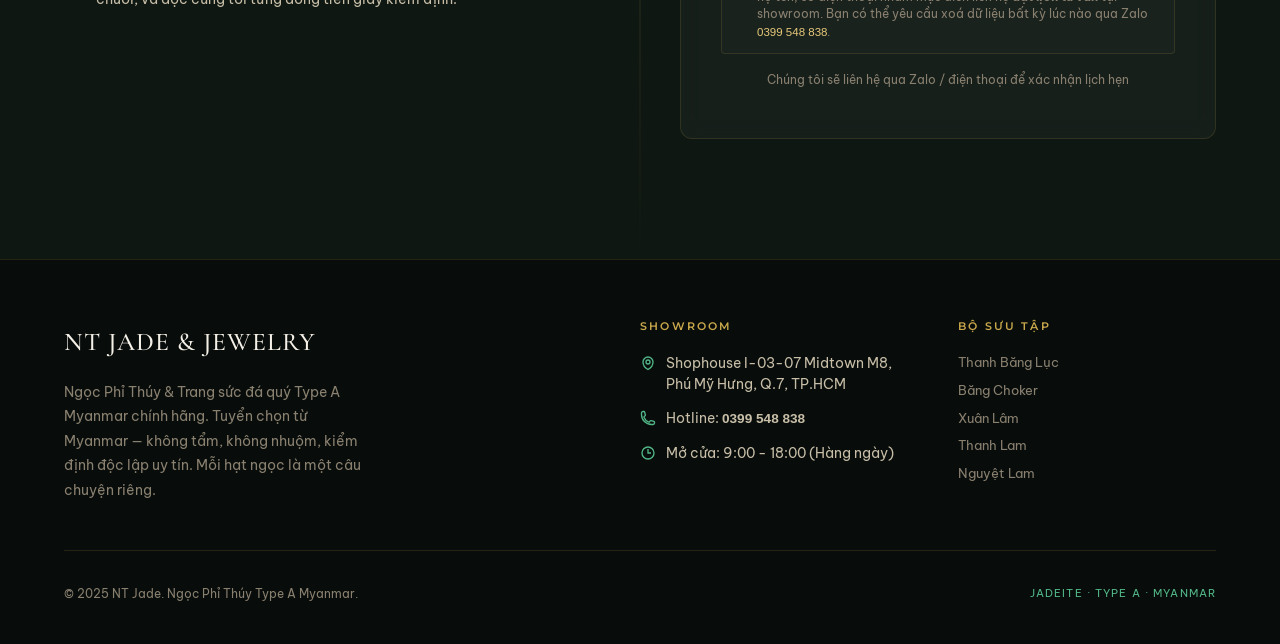
==== commit 9a6ee2aa: "Premium updates: remove Hpakant, remove Cross-sell and Founder Video, update refund/cert policies, u" ====
--- a/index.html
+++ b/index.html
@@ -4,7 +4,7 @@
   <meta charset="UTF-8" />
   <meta name="viewport" content="width=device-width, initial-scale=1.0" />
   <title>NT Jade — Ngọc Phỉ Thúy Type A Myanmar | Chuỗi Hạt Cao Cấp</title>
-  <meta name="description" content="Chuỗi ngọc phỉ thúy Type A Myanmar chính hãng — khai thác từ Hpakant, không tẩm, không nhuộm, có giấy kiểm định độc lập. Showroom tại Phú Mỹ Hưng, Q7, TP.HCM." />
+  <meta name="description" content="Chuỗi ngọc phỉ thúy Type A Myanmar chính hãng — tuyển chọn từ Myanmar, không tẩm, không nhuộm, có giấy kiểm định độc lập. Showroom tại Phú Mỹ Hưng, Q7, TP.HCM." />
   <meta property="og:title" content="NT Jade — Ngọc Phỉ Thúy Type A Myanmar" />
   <meta property="og:description" content="Chuỗi hạt phỉ thúy nguyên khối, không tẩm, không nhuộm. Mỗi hạt một mảnh lịch sử." />
   <meta property="og:type" content="website" />
@@ -45,7 +45,7 @@
       </h1>
 
       <p class="lead hero-sub">
-        Những chuỗi hạt phỉ thúy nguyên khối, không tẩm, không nhuộm — khai thác từ vùng Hpakant, Myanmar. Mỗi viên mang dấu vân riêng của tự nhiên, không viên nào giống viên nào.
+        Những chuỗi hạt phỉ thúy nguyên khối, tuyển chọn từ Myanmar — không tẩm, không nhuộm. Mỗi viên mang dấu vân riêng của tự nhiên, không viên nào giống viên nào.
       </p>
 
       <div class="hero-cta-group">
@@ -82,15 +82,15 @@
           <path d="M19.5 10.5c0 7.142-7.5 11.25-7.5 11.25S4.5 17.642 4.5 10.5a7.5 7.5 0 1115 0z"/>
         </svg>
         <h3 class="trust-title">Nguồn gốc Myanmar</h3>
-        <p class="trust-body">Hpakant — vùng đất tạo ra phỉ thúy Type A thuần nhất thế giới. Chúng tôi thu mua trực tiếp, không qua trung gian.</p>
+        <p class="trust-body">Mỗi chuỗi trong bộ sưu tập được tuyển chọn từ Myanmar — đủ tinh tế và phù hợp để đứng cùng những mảnh phỉ thúy đã có mặt trong các bộ sưu tập lớn châu Á.</p>
       </div>
 
       <div class="trust-item reveal reveal-delay-4">
         <svg class="trust-icon" viewBox="0 0 24 24" fill="none" stroke="currentColor" stroke-width="1.5">
           <path d="M16.023 9.348h4.992v-.001M2.985 19.644v-4.992m0 0h4.992m-4.993 0l3.181 3.183a8.25 8.25 0 0013.803-3.7M4.031 9.865a8.25 8.25 0 0113.803-3.7l3.181 3.182m0-4.991v4.99"/>
         </svg>
-        <h3 class="trust-title">Cam kết đổi trả</h3>
-        <p class="trust-body">7 ngày đổi trả nếu sản phẩm không đúng như cam kết trên giấy kiểm định. Không cần giải thích.</p>
+        <h3 class="trust-title">Kiểm định sau — uy tín hơn</h3>
+        <p class="trust-body">Sau khi bạn đã chọn được mảnh ưng ý, tôi gửi mẫu đi kiểm định độc lập. Giấy kiểm định là của bạn, bạn giữ hoặc tự kiểm tra chéo tùy ý.</p>
       </div>
 
     </div>
@@ -106,7 +106,7 @@
     <div class="section-header reveal">
       <span class="eyebrow">Flagship Collection</span>
       <h2>Bộ Sưu Tập Chính</h2>
-      <p class="lead">Mười chuỗi phỉ thúy Type A được tuyển chọn kỹ lưỡng — mỗi chuỗi là một câu chuyện khác nhau từ lòng núi Hpakant.</p>
+      <p class="lead">Mười chuỗi phỉ thúy Type A được tuyển chọn kỹ lưỡng — mỗi chuỗi là một câu chuyện độc bản, một tác phẩm nghệ thuật tự nhiên từ Myanmar.</p>
     </div>
 
     <!-- 5 Chuỗi Vòng Cổ -->
@@ -403,92 +403,7 @@
   </div>
 </section>
 
-<!-- ═══════════════════════════════════════════════════════
-     KHỐI 4 — CROSS-SELL TAY
-═══════════════════════════════════════════════════════ -->
-<section id="crosssell">
-  <div class="container">
-    <div class="crosssell-label reveal">
-      <span class="eyebrow">Thêm Vào Bộ</span>
-    </div>
-    <div class="reveal">
-      <h2>Nhiều khách chọn thêm chuỗi tay</h2>
-      <p class="lead" style="margin-top:16px;max-width:560px;">Đeo theo bộ, tặng người thân, hoặc làm mốc đầu tiên vào phỉ thúy — ba lựa chọn cho những ai muốn bắt đầu nhẹ nhàng hơn.</p>
-    </div>
-
-    <div class="crosssell-grid" style="margin-top:48px;">
-
-      <div class="crosssell-card reveal">
-        <div class="cs-image">
-          <img src="images/sku-imperial-green.jpg" alt="Vòng tay phỉ thúy Lục Ngọc Nhỏ" loading="lazy" style="width:100%;height:100%;object-fit:cover;" />
-        </div>
-        <span class="cs-sub">SKU-CS01 · 6mm · 17cm</span>
-        <h3 class="cs-name">Lục Ngọc Nhỏ</h3>
-        <p class="cs-desc">Hạt 6mm nhỏ gọn, thanh mảnh — phù hợp đeo layering với đồng hồ. Entry-level về kích thước, không phải chất lượng. Type A xác nhận đầy đủ.</p>
-        <a href="#form-cta" class="btn-ghost">Hỏi Thêm →</a>
-      </div>
-
-      <div class="crosssell-card reveal reveal-delay-2">
-        <div class="cs-image">
-          <img src="images/sku-white.jpg" alt="Vòng tay phỉ thúy Bạch Ngọc" loading="lazy" style="width:100%;height:100%;object-fit:cover;" />
-        </div>
-        <span class="cs-sub">SKU-CS02 · 8mm · 17cm</span>
-        <h3 class="cs-name">Bạch Ngọc</h3>
-        <p class="cs-desc">Phỉ thúy trắng sữa đục — đơn giản, thanh khiết. Hay được tặng kèm chuỗi cổ xanh để tạo contrast. Phù hợp người bắt đầu nhẹ nhàng.</p>
-        <a href="#form-cta" class="btn-ghost">Hỏi Thêm →</a>
-      </div>
-
-      <div class="crosssell-card reveal reveal-delay-4">
-        <div class="cs-image">
-          <img src="images/sku-bi-color.jpg" alt="Vòng tay phỉ thúy Song Sắc" loading="lazy" style="width:100%;height:100%;object-fit:cover;" />
-        </div>
-        <span class="cs-sub">SKU-CS03 · 8mm · 17cm · Hiếm</span>
-        <h3 class="cs-name">Song Sắc</h3>
-        <p class="cs-desc">Hạt hai màu tự nhiên — xanh và tím nhạt xen kẽ. Cùng một khối đá. Không ghép, không nối. Seam hai màu trong một khối nguyên rất ít gặp.</p>
-        <a href="#form-cta" class="btn-ghost">Hỏi Thêm →</a>
-      </div>
-
-    </div>
-  </div>
-</section>
-
-<!-- ═══════════════════════════════════════════════════════
-     KHỐI 5 — VIDEO FOUNDER
-═══════════════════════════════════════════════════════ -->
-<section id="founder-video">
-  <div class="container">
-    <div class="video-inner">
-
-      <div class="video-frame reveal">
-        <div class="video-placeholder">
-          <div class="video-play-btn" id="play-btn" role="button" aria-label="Xem video founder">
-            <svg viewBox="0 0 24 24" fill="currentColor"><path d="M8 5v14l11-7z"/></svg>
-          </div>
-          <p style="font-family:'Montserrat',sans-serif;font-size:0.65rem;letter-spacing:0.15em;color:var(--text-muted);text-transform:uppercase;margin-top:12px;">Video sẽ có mặt sớm</p>
-        </div>
-      </div>
-
-      <div class="video-content reveal reveal-delay-2">
-        <span class="eyebrow">Founder Note</span>
-        <h2>Tôi không nhờ ai tin lời tôi.</h2>
-        <p class="lead">Mỗi chuỗi đều có giấy kiểm định. Mỗi lời nói đều có bằng chứng. Đây là cách duy nhất tôi biết để bán phỉ thúy đúng cách.</p>
-
-        <div class="script-preview">
-          <p>"Viên này... từ Hpakant. Tầng đá khoảng hai mươi mét. Họ khai thác tay — không máy. Vì máy sẽ nứt hạt."</p>
-        </div>
-
-        <div class="script-preview" style="border-color:var(--gold);background:rgba(201,168,76,0.04);margin-top:16px;">
-          <p>"Phỉ thúy Type A không phải đồ dùng hàng ngày. Nó là thứ người ta mua một lần, giữ mấy chục năm, rồi truyền lại."</p>
-        </div>
-
-        <div style="margin-top:32px;">
-          <a href="#form-cta" class="btn btn-outline">Đặt Hẹn Gặp Trực Tiếp →</a>
-        </div>
-      </div>
-
-    </div>
-  </div>
-</section>
+
 
 <!-- ═══════════════════════════════════════════════════════
      KHỐI 6 — FORM CTA
@@ -499,7 +414,7 @@
 
       <div class="form-left reveal">
         <span class="eyebrow">Tư Vấn Riêng</span>
-        <h2>Đặt hẹn tư vấn — Miễn phí, không ràng buộc</h2>
+        <h2>Đặt hẹn tư vấn — không ràng buộc</h2>
         <p class="lead">Gặp trực tiếp tại showroom Phú Mỹ Hưng. Chúng tôi sẽ cho bạn xem từng chuỗi, giải thích giấy kiểm định, và trả lời mọi câu hỏi — không áp lực mua.</p>
 
         <div class="form-promises" style="margin-top:40px;">
@@ -517,7 +432,7 @@
           </div>
           <div class="form-promise-item">
             <svg viewBox="0 0 24 24" fill="none" stroke="currentColor" stroke-width="2"><path d="M9 12.75L11.25 15 15 9.75M21 12a9 9 0 11-18 0 9 9 0 0118 0z"/></svg>
-            <span>Phản hồi trong vòng 2 giờ trong giờ làm việc</span>
+            <span>Một buổi gặp khoảng 45–60 phút — đủ để bạn xem hết, cầm thật từng chuỗi, và đọc cùng tôi từng dòng trên giấy kiểm định.</span>
           </div>
         </div>
       </div>
@@ -555,6 +470,16 @@
           <button type="submit" class="form-submit" id="form-submit-btn">
             Gửi Yêu Cầu Đặt Hẹn
           </button>
+
+          <div class="form-consent">
+            <label class="consent-row">
+              <input type="checkbox" id="consent" name="consent" required />
+              <span class="consent-text">
+                Bằng việc gửi thông tin, bạn đồng ý cho NT Jade thu thập và xử lý họ tên, số điện thoại nhằm mục đích liên hệ <strong>đặt lịch tư vấn</strong> tại showroom. Bạn có thể yêu cầu xoá dữ liệu bất kỳ lúc nào qua Zalo <a href="https://zalo.me/0399548838" target="_blank">0399 548 838</a>.
+              </span>
+            </label>
+          </div>
+
           <p class="form-note">Chúng tôi sẽ liên hệ qua Zalo / điện thoại để xác nhận lịch hẹn</p>
         </form>
       </div>
@@ -572,7 +497,7 @@
 
       <div class="footer-brand">
         <span class="nav-logo" style="font-size:1.6rem;">NT JADE & JEWELRY</span>
-        <p>Ngọc Phỉ Thúy & Trang sức đá quý Type A Myanmar chính hãng. Khai thác từ Hpakant — không tẩm, không nhuộm, kiểm định độc lập uy tín. Mỗi hạt ngọc là một câu chuyện riêng.</p>
+        <p>Ngọc Phỉ Thúy & Trang sức đá quý Type A Myanmar chính hãng. Tuyển chọn từ Myanmar — không tẩm, không nhuộm, kiểm định độc lập uy tín. Mỗi hạt ngọc là một câu chuyện riêng.</p>
       </div>
 
       <div class="footer-col">
@@ -606,7 +531,7 @@
 
     <div class="footer-bottom">
       <span>© 2025 NT Jade. Ngọc Phỉ Thúy Type A Myanmar.</span>
-      <span style="color:var(--jade-glow);font-size:0.7rem;letter-spacing:0.1em;">JADEITE · TYPE A · HPAKANT</span>
+      <span style="color:var(--jade-glow);font-size:0.7rem;letter-spacing:0.1em;">JADEITE · TYPE A · MYANMAR</span>
     </div>
   </div>
 </footer>
--- a/styles/main.css
+++ b/styles/main.css
@@ -883,6 +883,40 @@
   box-shadow: 0 8px 30px rgba(82, 183, 136, 0.2);
 }
 
+
+.form-consent {
+  margin: 16px 0;
+  background: rgba(255, 255, 255, 0.02);
+  border: 1px solid var(--border);
+  border-radius: 4px;
+  padding: 12px;
+}
+.consent-row {
+  display: flex;
+  align-items: flex-start;
+  gap: 10px;
+  cursor: pointer;
+}
+.consent-row input[type="checkbox"] {
+  margin-top: 3px;
+  cursor: pointer;
+  accent-color: var(--jade-glow);
+}
+.consent-text {
+  font-size: 0.72rem;
+  line-height: 1.5;
+  color: var(--text-muted);
+}
+.consent-text a {
+  color: var(--gold-light);
+  text-decoration: none;
+  font-weight: 500;
+  transition: var(--transition);
+}
+.consent-text a:hover {
+  color: var(--jade-glow);
+}
+
 .form-note {
   text-align: center;
   font-size: 0.75rem;
